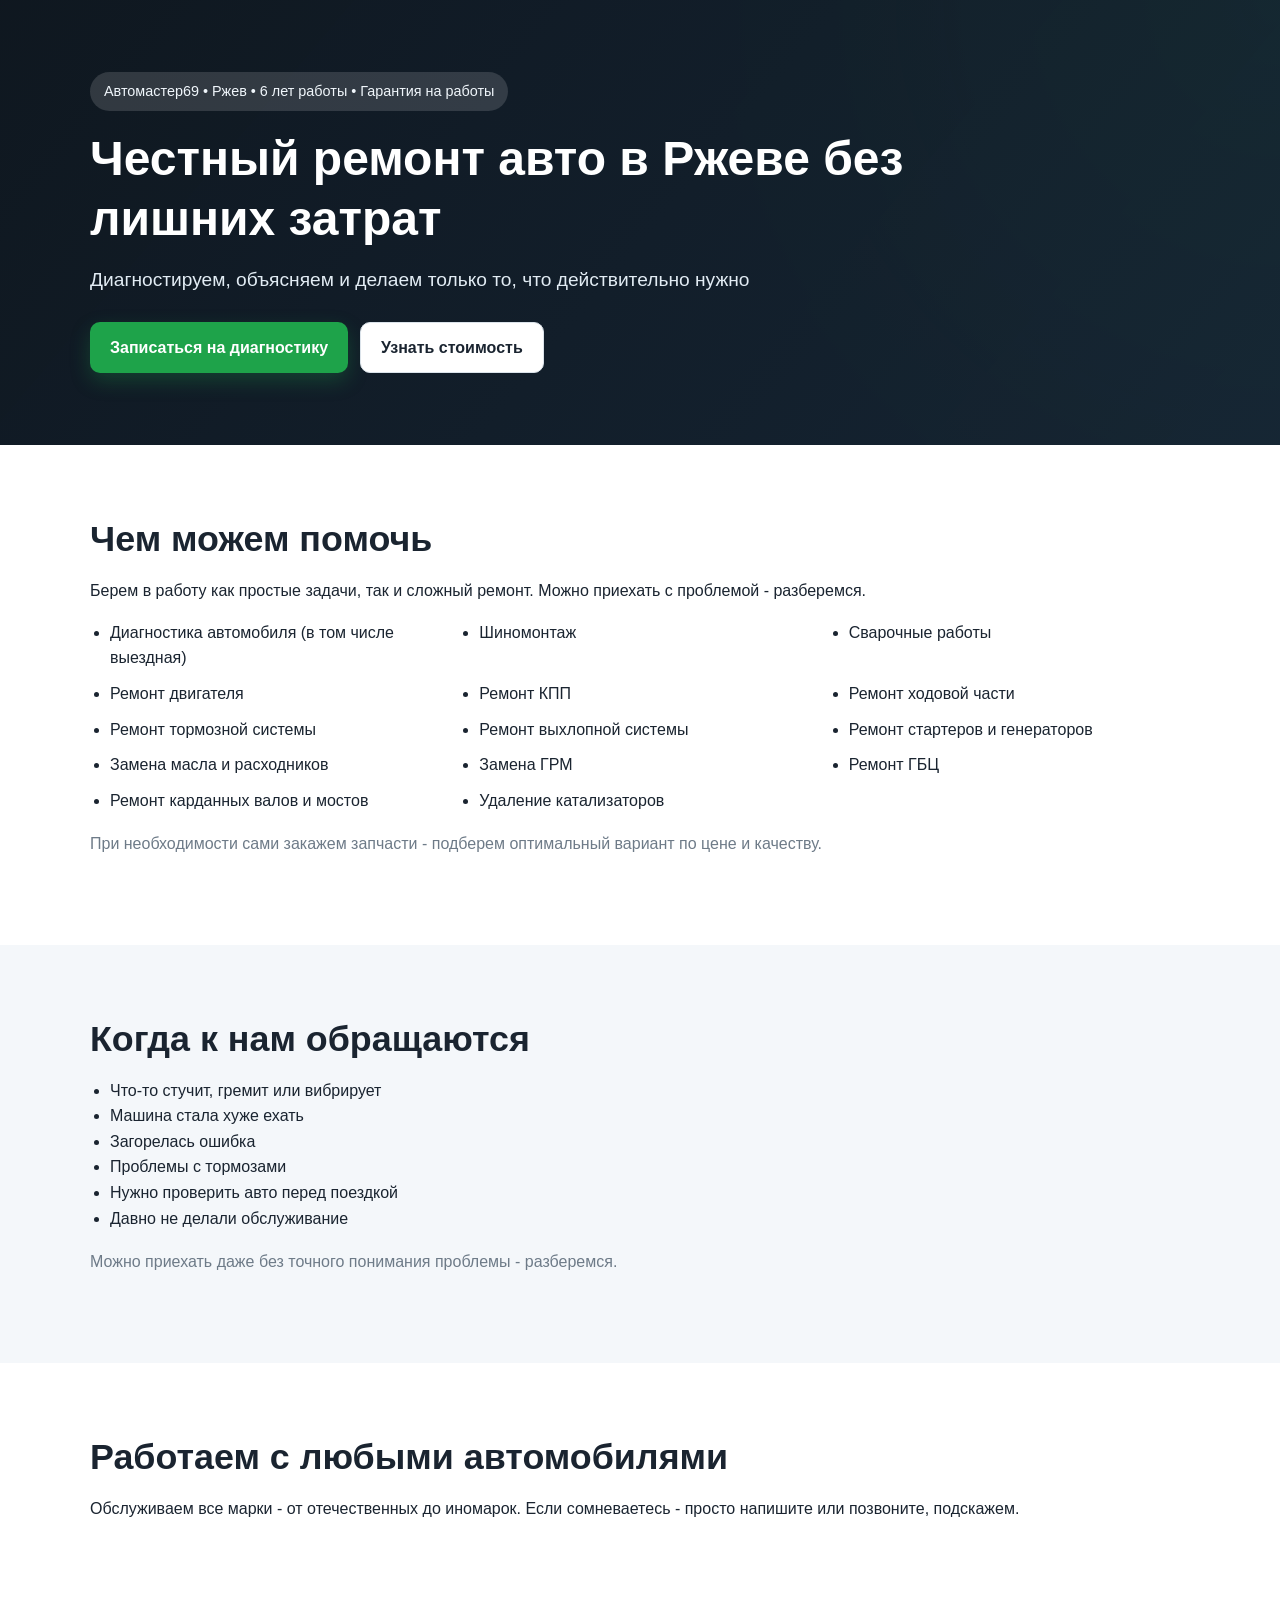
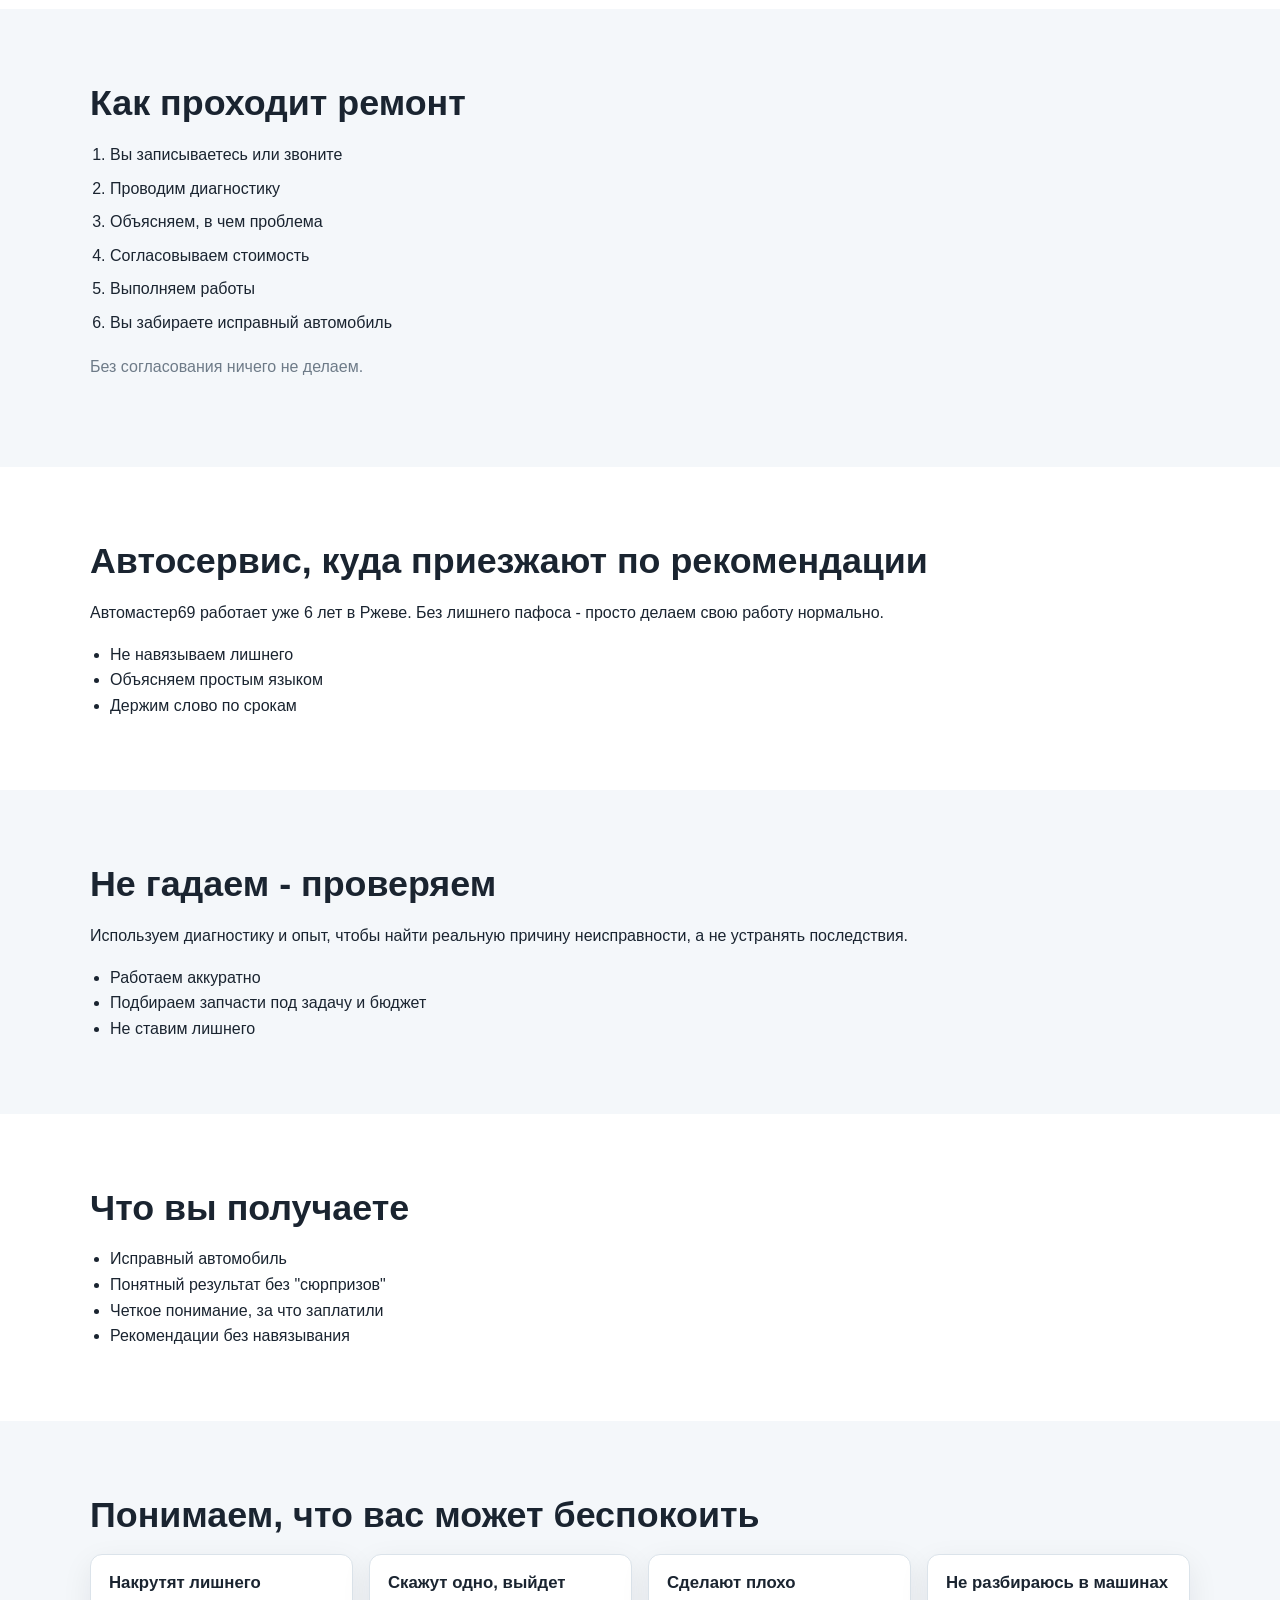
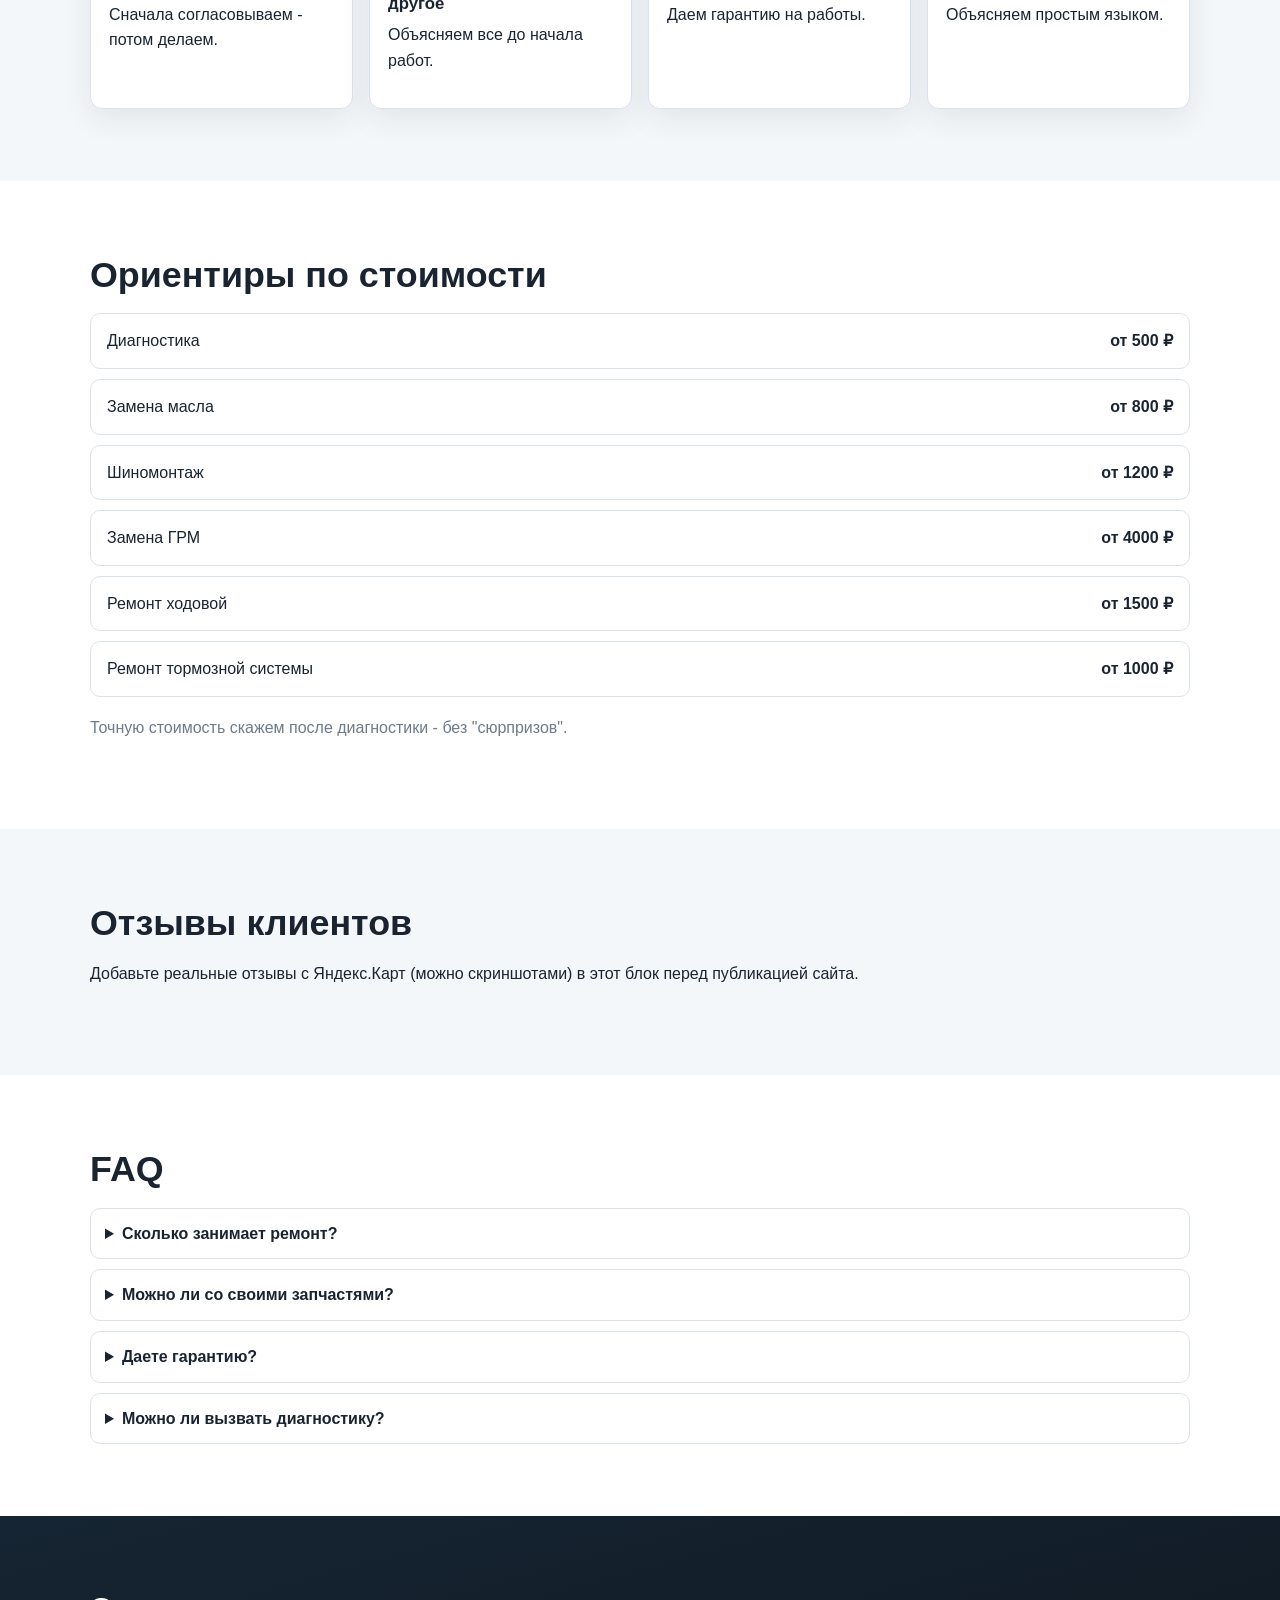
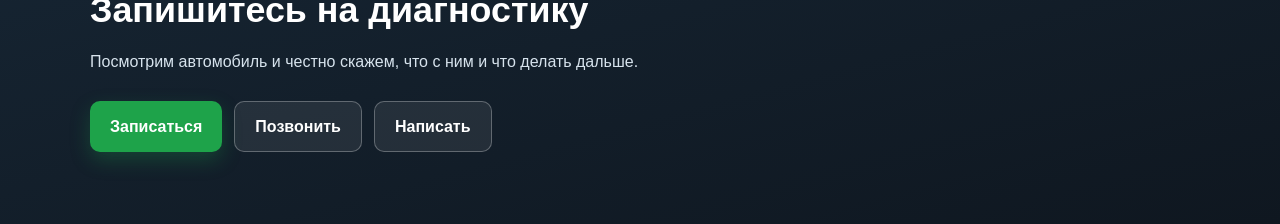
==== index.html @ cd86e425 "изменения" ====
<!DOCTYPE html>
<html lang="ru">
<head>
  <meta charset="UTF-8">
  <meta name="viewport" content="width=device-width, initial-scale=1.0">
  <meta name="description" content="Автомастер69 в Ржеве - честный ремонт авто без лишних затрат. Диагностика, ремонт, шиномонтаж, гарантия на работы.">
  <title>Автомастер69 - Ремонт авто в Ржеве</title>
  <link rel="stylesheet" href="styles.css">
</head>
<body>
  <header class="hero section">
    <div class="container">
      <p class="label">Автомастер69 • Ржев • 6 лет работы • Гарантия на работы</p>
      <h1>Честный ремонт авто в Ржеве без лишних затрат</h1>
      <p class="lead">Диагностируем, объясняем и делаем только то, что действительно нужно</p>
      <div class="actions">
        <a class="btn btn-primary" href="#contact">Записаться на диагностику</a>
        <a class="btn btn-secondary" href="#prices">Узнать стоимость</a>
      </div>
    </div>
  </header>

  <main>
    <section class="section">
      <div class="container">
        <h2>Чем можем помочь</h2>
        <p>Берем в работу как простые задачи, так и сложный ремонт. Можно приехать с проблемой - разберемся.</p>
        <ul class="grid-list">
          <li>Диагностика автомобиля (в том числе выездная)</li>
          <li>Шиномонтаж</li>
          <li>Сварочные работы</li>
          <li>Ремонт двигателя</li>
          <li>Ремонт КПП</li>
          <li>Ремонт ходовой части</li>
          <li>Ремонт тормозной системы</li>
          <li>Ремонт выхлопной системы</li>
          <li>Ремонт стартеров и генераторов</li>
          <li>Замена масла и расходников</li>
          <li>Замена ГРМ</li>
          <li>Ремонт ГБЦ</li>
          <li>Ремонт карданных валов и мостов</li>
          <li>Удаление катализаторов</li>
        </ul>
        <p class="note">При необходимости сами закажем запчасти - подберем оптимальный вариант по цене и качеству.</p>
      </div>
    </section>

    <section class="section alt">
      <div class="container">
        <h2>Когда к нам обращаются</h2>
        <ul class="simple-list">
          <li>Что-то стучит, гремит или вибрирует</li>
          <li>Машина стала хуже ехать</li>
          <li>Загорелась ошибка</li>
          <li>Проблемы с тормозами</li>
          <li>Нужно проверить авто перед поездкой</li>
          <li>Давно не делали обслуживание</li>
        </ul>
        <p class="note">Можно приехать даже без точного понимания проблемы - разберемся.</p>
      </div>
    </section>

    <section class="section">
      <div class="container">
        <h2>Работаем с любыми автомобилями</h2>
        <p>Обслуживаем все марки - от отечественных до иномарок. Если сомневаетесь - просто напишите или позвоните, подскажем.</p>
      </div>
    </section>

    <section class="section alt">
      <div class="container">
        <h2>Как проходит ремонт</h2>
        <ol class="steps">
          <li>Вы записываетесь или звоните</li>
          <li>Проводим диагностику</li>
          <li>Объясняем, в чем проблема</li>
          <li>Согласовываем стоимость</li>
          <li>Выполняем работы</li>
          <li>Вы забираете исправный автомобиль</li>
        </ol>
        <p class="note">Без согласования ничего не делаем.</p>
      </div>
    </section>

    <section class="section">
      <div class="container">
        <h2>Автосервис, куда приезжают по рекомендации</h2>
        <p>Автомастер69 работает уже 6 лет в Ржеве. Без лишнего пафоса - просто делаем свою работу нормально.</p>
        <ul class="simple-list">
          <li>Не навязываем лишнего</li>
          <li>Объясняем простым языком</li>
          <li>Держим слово по срокам</li>
        </ul>
      </div>
    </section>

    <section class="section alt">
      <div class="container">
        <h2>Не гадаем - проверяем</h2>
        <p>Используем диагностику и опыт, чтобы найти реальную причину неисправности, а не устранять последствия.</p>
        <ul class="simple-list">
          <li>Работаем аккуратно</li>
          <li>Подбираем запчасти под задачу и бюджет</li>
          <li>Не ставим лишнего</li>
        </ul>
      </div>
    </section>

    <section class="section">
      <div class="container">
        <h2>Что вы получаете</h2>
        <ul class="simple-list">
          <li>Исправный автомобиль</li>
          <li>Понятный результат без "сюрпризов"</li>
          <li>Четкое понимание, за что заплатили</li>
          <li>Рекомендации без навязывания</li>
        </ul>
      </div>
    </section>

    <section class="section alt">
      <div class="container">
        <h2>Понимаем, что вас может беспокоить</h2>
        <div class="fear-list">
          <article class="fear-item">
            <h3>Накрутят лишнего</h3>
            <p>Сначала согласовываем - потом делаем.</p>
          </article>
          <article class="fear-item">
            <h3>Скажут одно, выйдет другое</h3>
            <p>Объясняем все до начала работ.</p>
          </article>
          <article class="fear-item">
            <h3>Сделают плохо</h3>
            <p>Даем гарантию на работы.</p>
          </article>
          <article class="fear-item">
            <h3>Не разбираюсь в машинах</h3>
            <p>Объясняем простым языком.</p>
          </article>
        </div>
      </div>
    </section>

    <section class="section" id="prices">
      <div class="container">
        <h2>Ориентиры по стоимости</h2>
        <ul class="price-list">
          <li><span>Диагностика</span><strong>от 500 ₽</strong></li>
          <li><span>Замена масла</span><strong>от 800 ₽</strong></li>
          <li><span>Шиномонтаж</span><strong>от 1200 ₽</strong></li>
          <li><span>Замена ГРМ</span><strong>от 4000 ₽</strong></li>
          <li><span>Ремонт ходовой</span><strong>от 1500 ₽</strong></li>
          <li><span>Ремонт тормозной системы</span><strong>от 1000 ₽</strong></li>
        </ul>
        <p class="note">Точную стоимость скажем после диагностики - без "сюрпризов".</p>
      </div>
    </section>

    <section class="section alt">
      <div class="container">
        <h2>Отзывы клиентов</h2>
        <p>Добавьте реальные отзывы с Яндекс.Карт (можно скриншотами) в этот блок перед публикацией сайта.</p>
      </div>
    </section>

    <section class="section">
      <div class="container">
        <h2>FAQ</h2>
        <div class="faq-list">
          <details>
            <summary>Сколько занимает ремонт?</summary>
            <p>Зависит от задачи - скажем после диагностики.</p>
          </details>
          <details>
            <summary>Можно ли со своими запчастями?</summary>
            <p>Да, можно.</p>
          </details>
          <details>
            <summary>Даете гарантию?</summary>
            <p>Да, на выполненные работы.</p>
          </details>
          <details>
            <summary>Можно ли вызвать диагностику?</summary>
            <p>Да, есть выезд.</p>
          </details>
        </div>
      </div>
    </section>

    <section class="section cta" id="contact">
      <div class="container">
        <h2>Запишитесь на диагностику</h2>
        <p>Посмотрим автомобиль и честно скажем, что с ним и что делать дальше.</p>
        <div class="actions">
          <a class="btn btn-primary" href="tel:+79000000000">Записаться</a>
          <a class="btn btn-secondary" href="tel:+79000000000">Позвонить</a>
          <a class="btn btn-secondary" href="https://wa.me/79000000000">Написать</a>
        </div>
      </div>
    </section>
  </main>
</body>
</html>
---- styles.css ----
:root {
  --bg: #0f1720;
  --surface: #ffffff;
  --surface-muted: #f4f7fa;
  --text: #1a2430;
  --text-light: #6e7b88;
  --primary: #1ea34a;
  --primary-dark: #13823a;
  --border: #dbe3ea;
  --shadow: 0 10px 30px rgba(7, 24, 39, 0.08);
}

*,
*::before,
*::after {
  box-sizing: border-box;
}

body {
  margin: 0;
  font-family: "Segoe UI", Tahoma, Arial, sans-serif;
  color: var(--text);
  background: #eef2f5;
  line-height: 1.6;
}

.container {
  width: min(1100px, 92%);
  margin: 0 auto;
}

.section {
  padding: 72px 0;
  background: var(--surface);
}

.section.alt {
  background: var(--surface-muted);
}

h1,
h2,
h3 {
  margin: 0 0 16px;
  line-height: 1.25;
}

h1 {
  font-size: clamp(2rem, 4vw, 3rem);
  max-width: 900px;
}

h2 {
  font-size: clamp(1.6rem, 2.8vw, 2.25rem);
}

p {
  margin: 0 0 16px;
}

.hero {
  color: #fff;
  background: linear-gradient(130deg, rgba(15, 23, 32, 0.93), rgba(22, 38, 53, 0.9)),
    radial-gradient(circle at top right, rgba(30, 163, 74, 0.45), transparent 45%),
    var(--bg);
}

.hero .lead {
  font-size: clamp(1rem, 2vw, 1.2rem);
  max-width: 700px;
  color: #e2ecf4;
}

.label {
  display: inline-block;
  margin-bottom: 18px;
  padding: 8px 14px;
  border-radius: 999px;
  background: rgba(255, 255, 255, 0.14);
  color: #f0f6fb;
  font-size: 0.9rem;
}

.actions {
  display: flex;
  flex-wrap: wrap;
  gap: 12px;
  margin-top: 26px;
}

.btn {
  display: inline-flex;
  align-items: center;
  justify-content: center;
  padding: 12px 20px;
  border-radius: 10px;
  text-decoration: none;
  font-weight: 600;
  transition: transform 0.2s ease, box-shadow 0.2s ease, background 0.2s ease;
}

.btn:hover {
  transform: translateY(-2px);
}

.btn-primary {
  color: #fff;
  background: var(--primary);
  box-shadow: 0 8px 20px rgba(30, 163, 74, 0.28);
}

.btn-primary:hover {
  background: var(--primary-dark);
}

.btn-secondary {
  color: var(--text);
  background: #fff;
  border: 1px solid var(--border);
}

.grid-list,
.simple-list,
.steps,
.price-list {
  margin: 0;
  padding-left: 20px;
}

.grid-list {
  display: grid;
  grid-template-columns: repeat(auto-fit, minmax(260px, 1fr));
  gap: 10px 28px;
  padding-left: 20px;
}

.note {
  margin-top: 18px;
  color: var(--text-light);
}

.steps li {
  margin-bottom: 8px;
}

.fear-list {
  display: grid;
  grid-template-columns: repeat(auto-fit, minmax(230px, 1fr));
  gap: 16px;
}

.fear-item {
  padding: 18px;
  border: 1px solid var(--border);
  border-radius: 12px;
  background: #fff;
  box-shadow: var(--shadow);
}

.fear-item h3 {
  font-size: 1.05rem;
  margin-bottom: 8px;
}

.price-list {
  list-style: none;
  padding: 0;
}

.price-list li {
  display: flex;
  justify-content: space-between;
  gap: 20px;
  margin-bottom: 10px;
  padding: 14px 16px;
  border-radius: 10px;
  border: 1px solid var(--border);
  background: #fff;
}

.faq-list {
  display: grid;
  gap: 10px;
}

details {
  border: 1px solid var(--border);
  border-radius: 10px;
  background: #fff;
  padding: 12px 14px;
}

summary {
  cursor: pointer;
  font-weight: 600;
}

details p {
  margin-top: 10px;
  color: var(--text-light);
}

.cta {
  background: linear-gradient(165deg, #162533, #0f1720);
  color: #fff;
}

.cta p {
  color: #d7e3ed;
  max-width: 700px;
}

.cta .btn-secondary {
  background: rgba(255, 255, 255, 0.08);
  color: #fff;
  border-color: rgba(255, 255, 255, 0.28);
}

@media (max-width: 640px) {
  .section {
    padding: 56px 0;
  }

  .price-list li {
    flex-direction: column;
    align-items: flex-start;
    gap: 4px;
  }
}
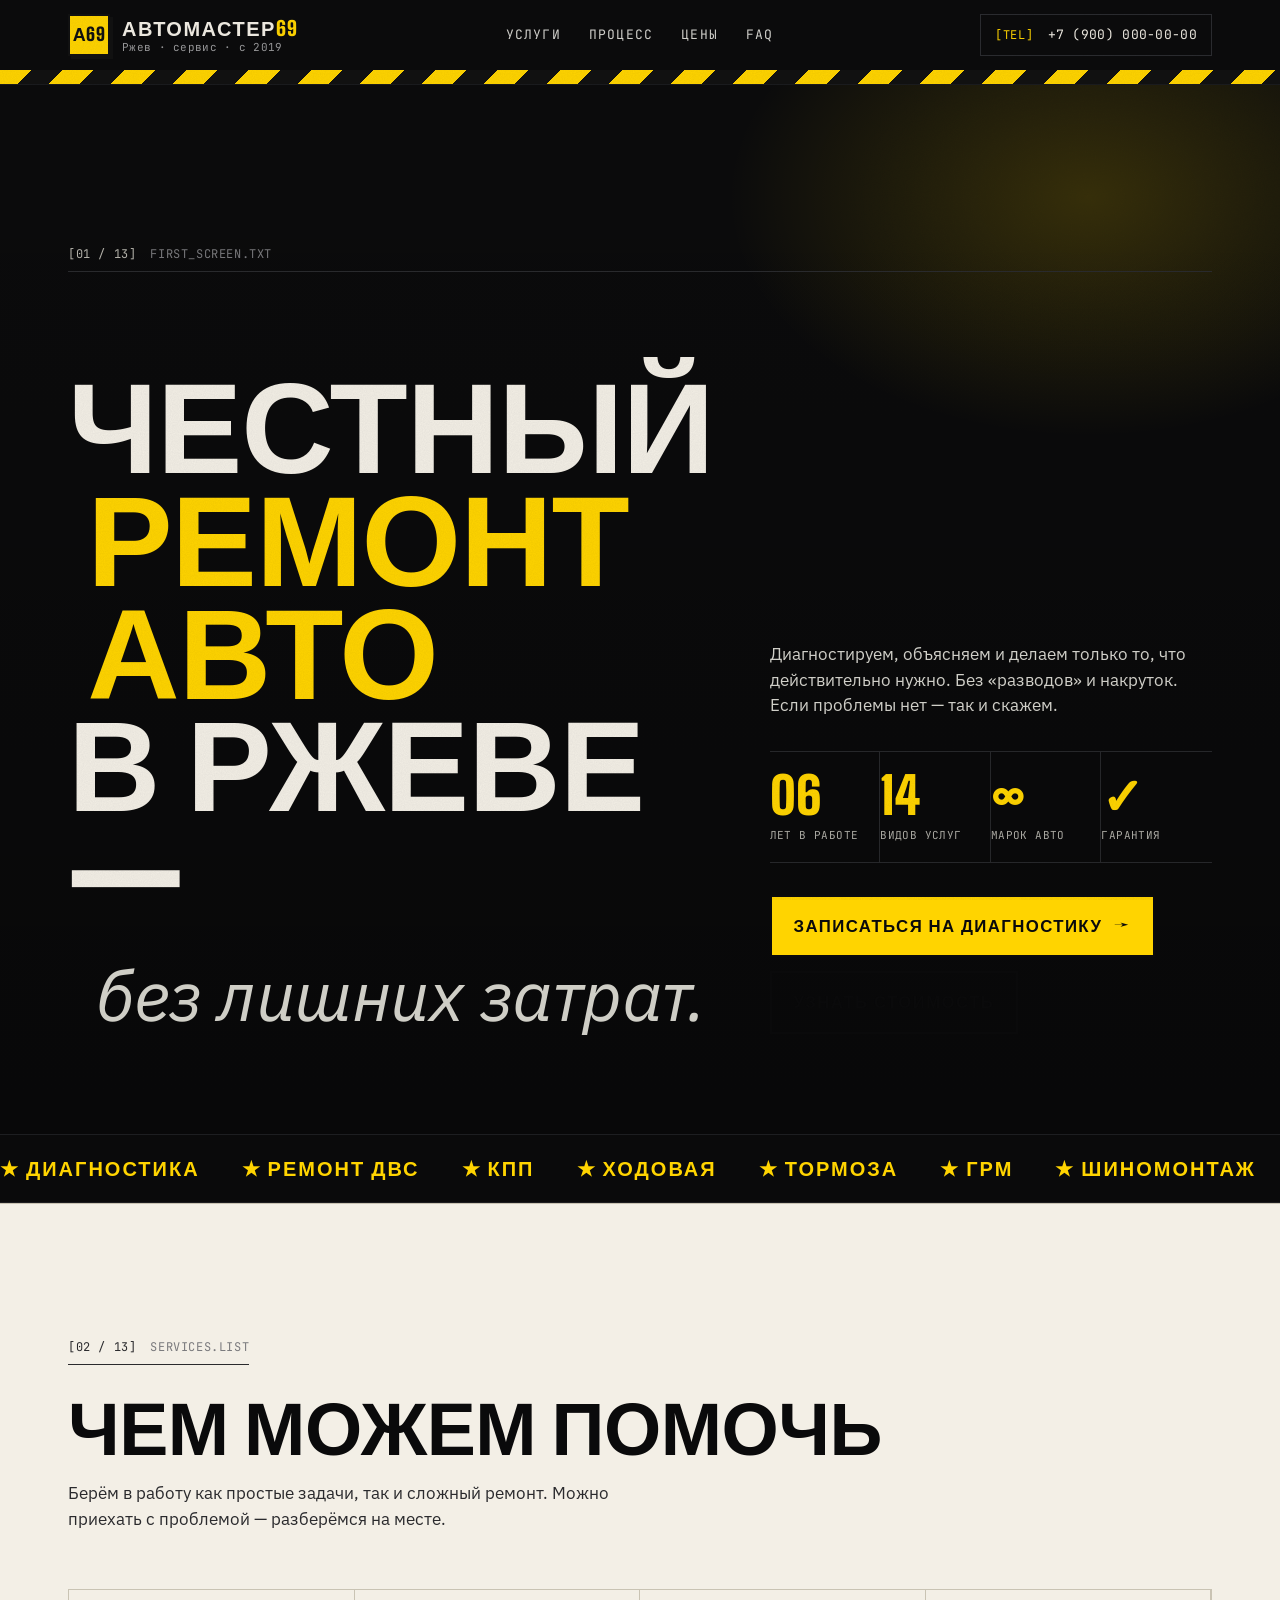
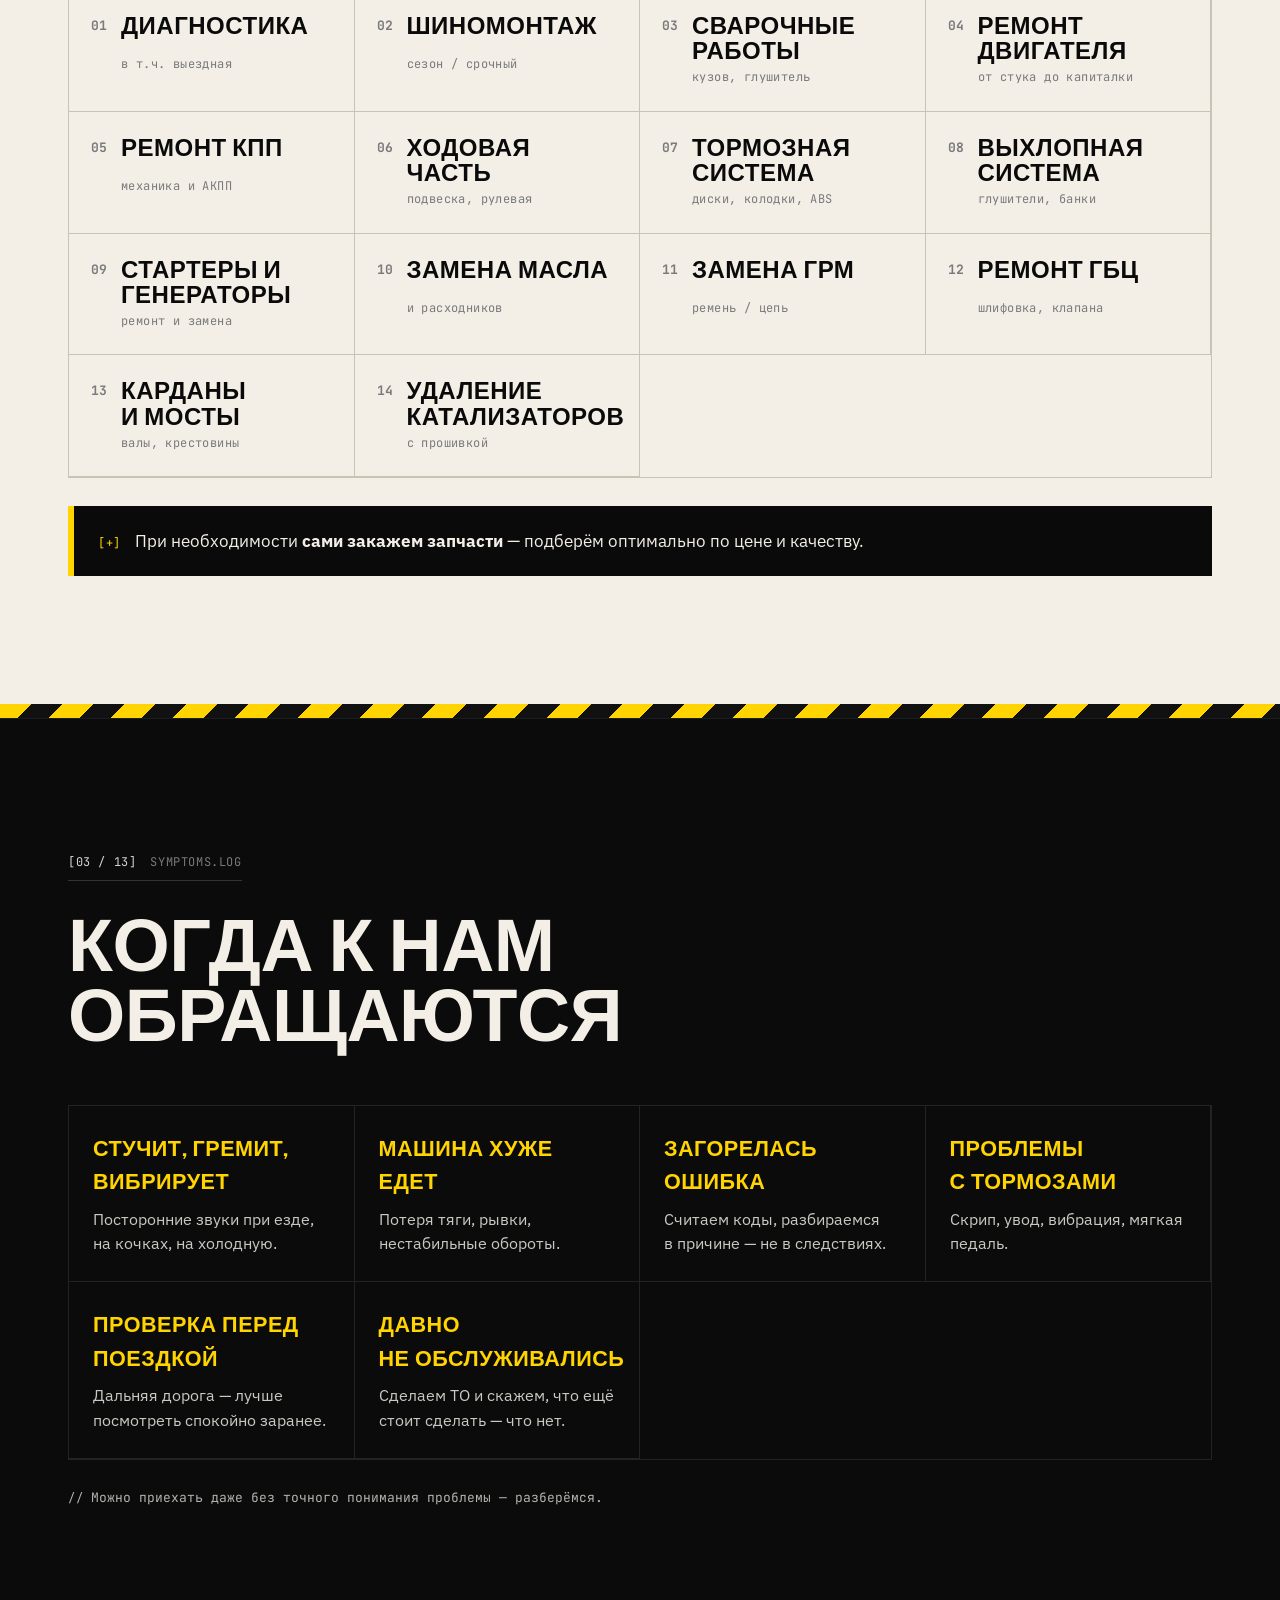
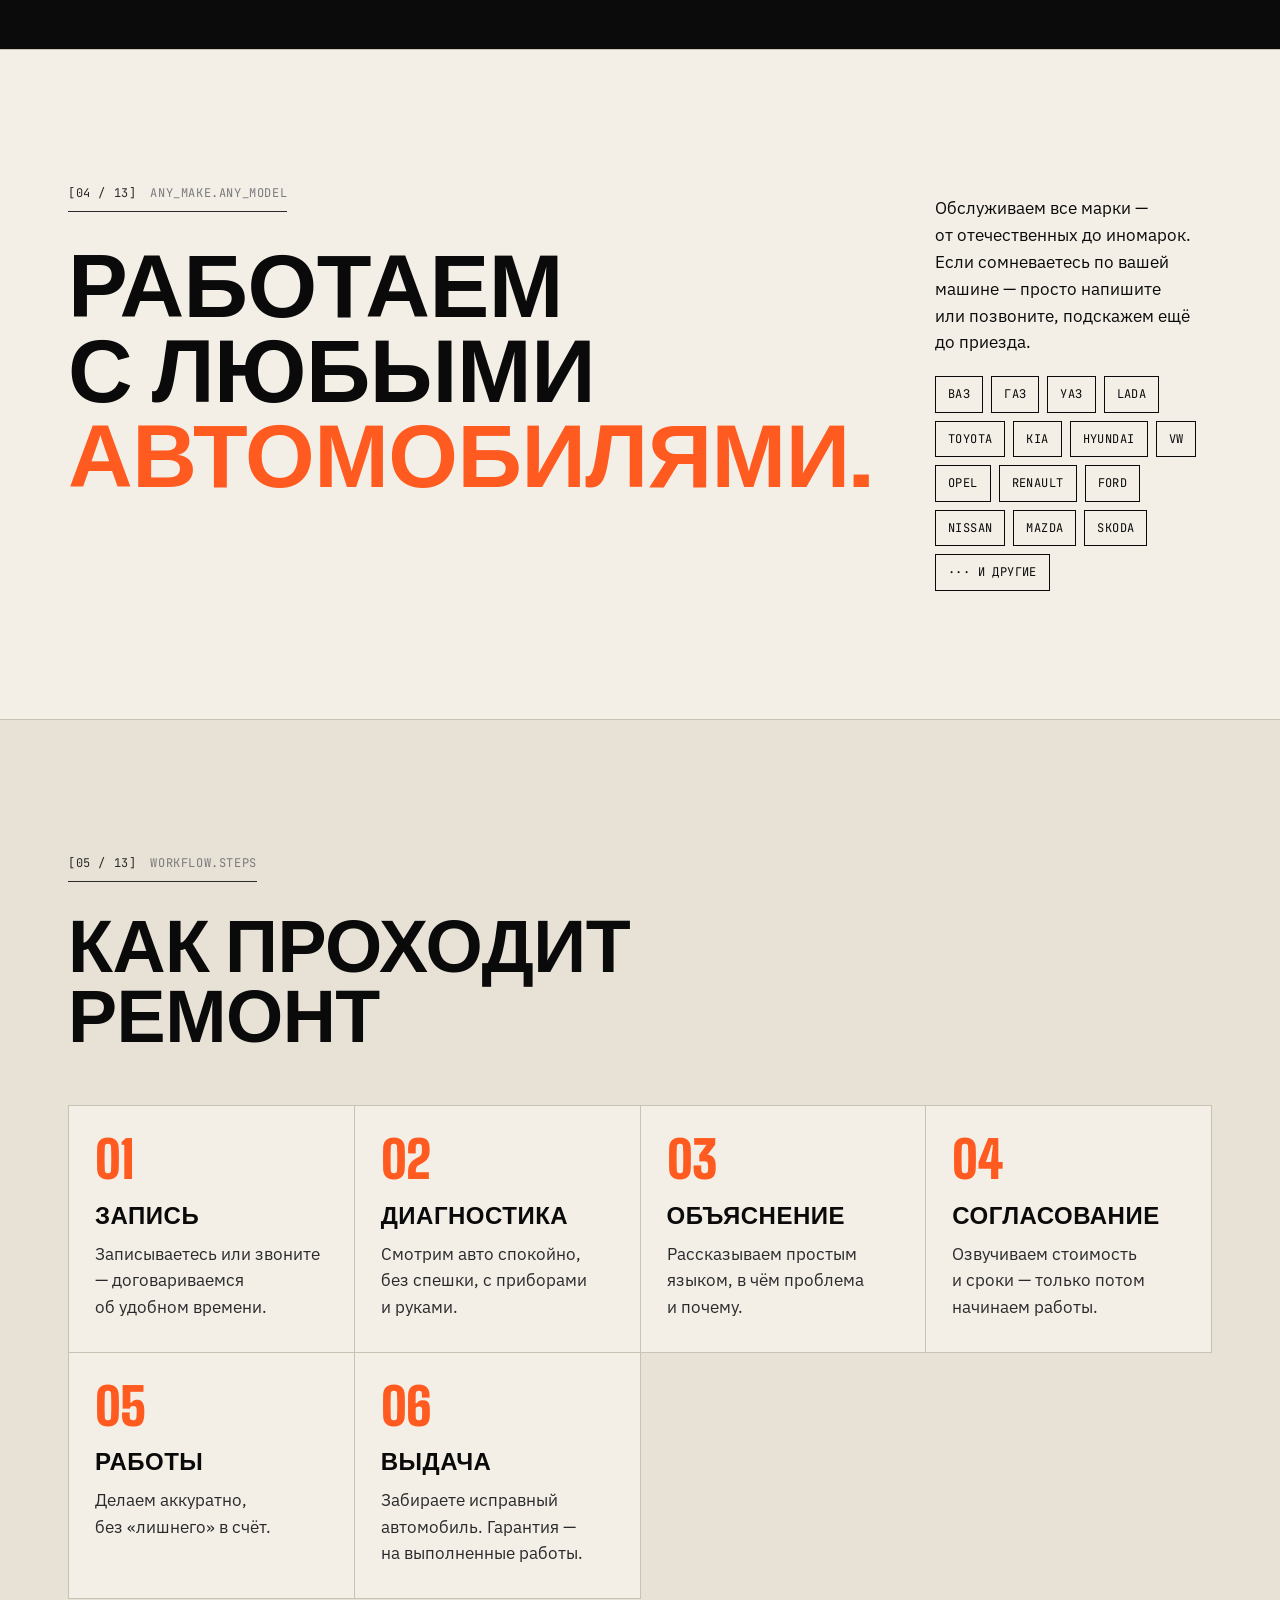
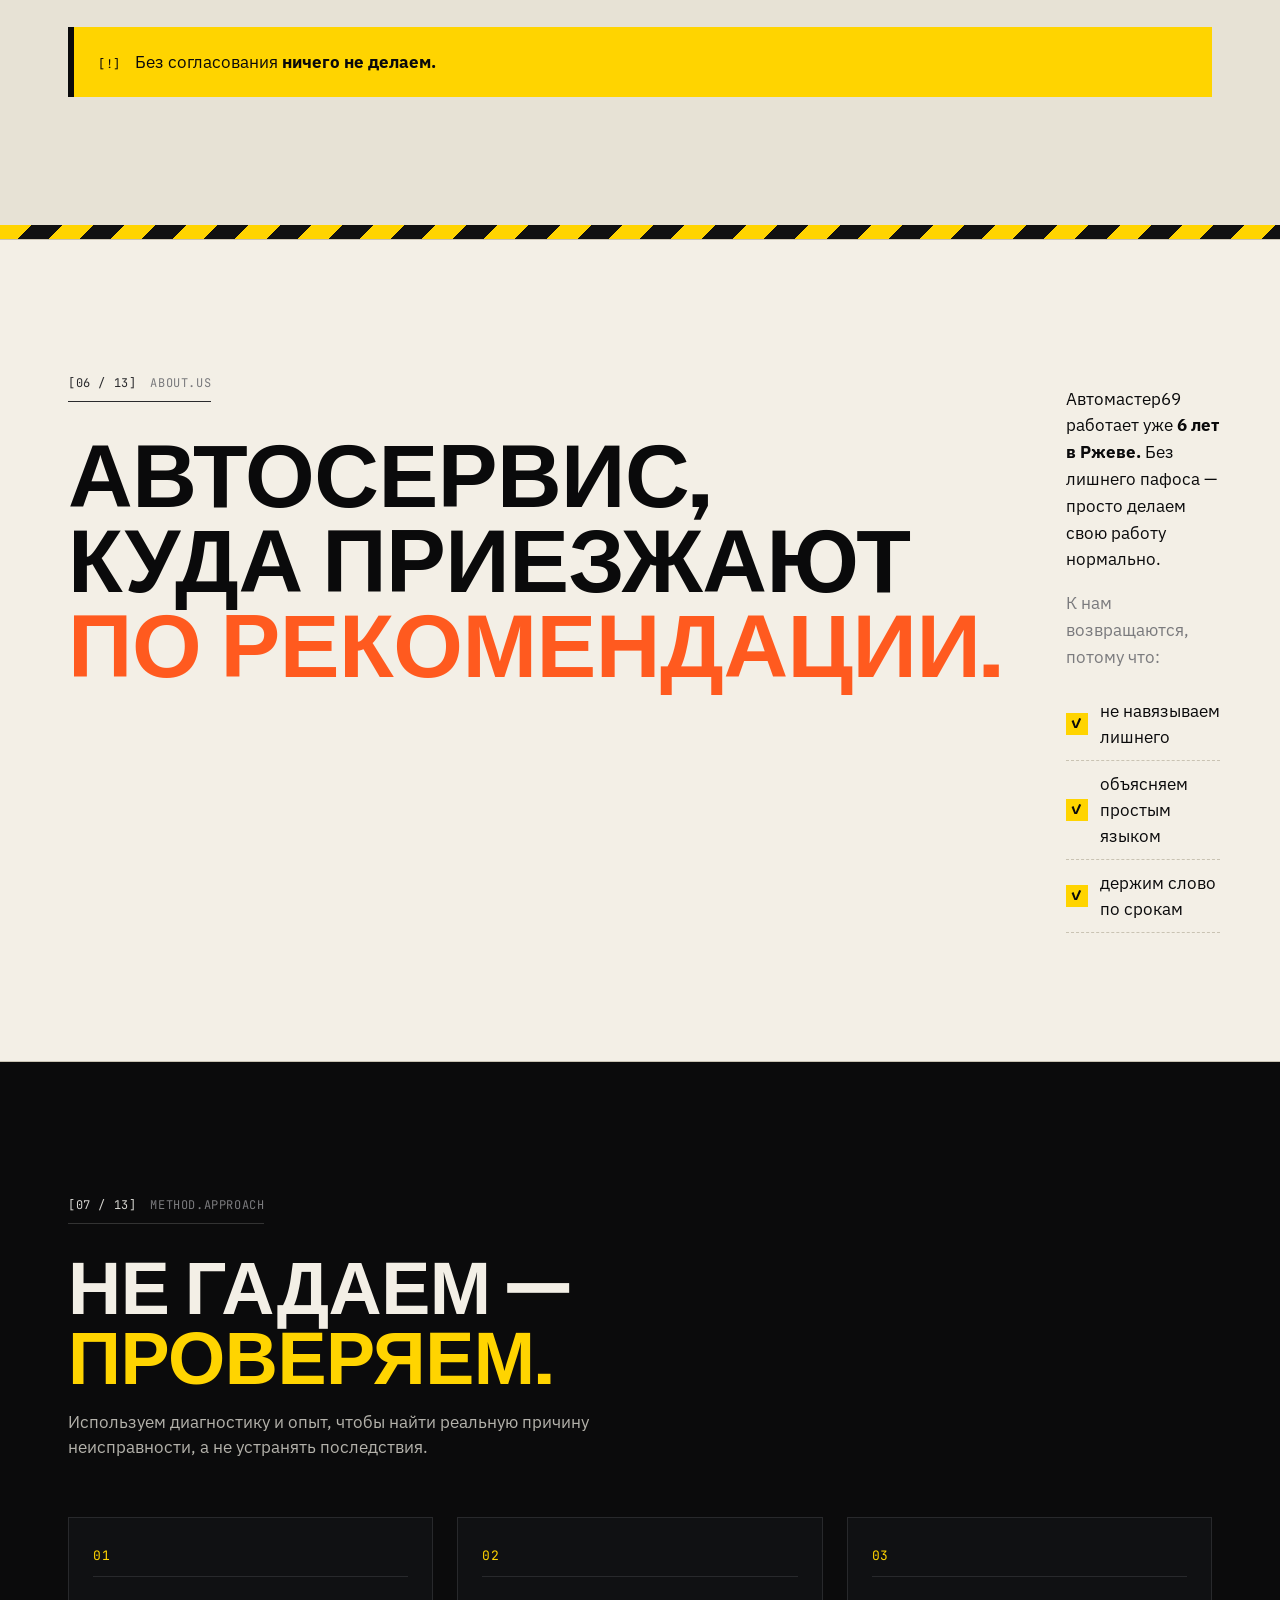
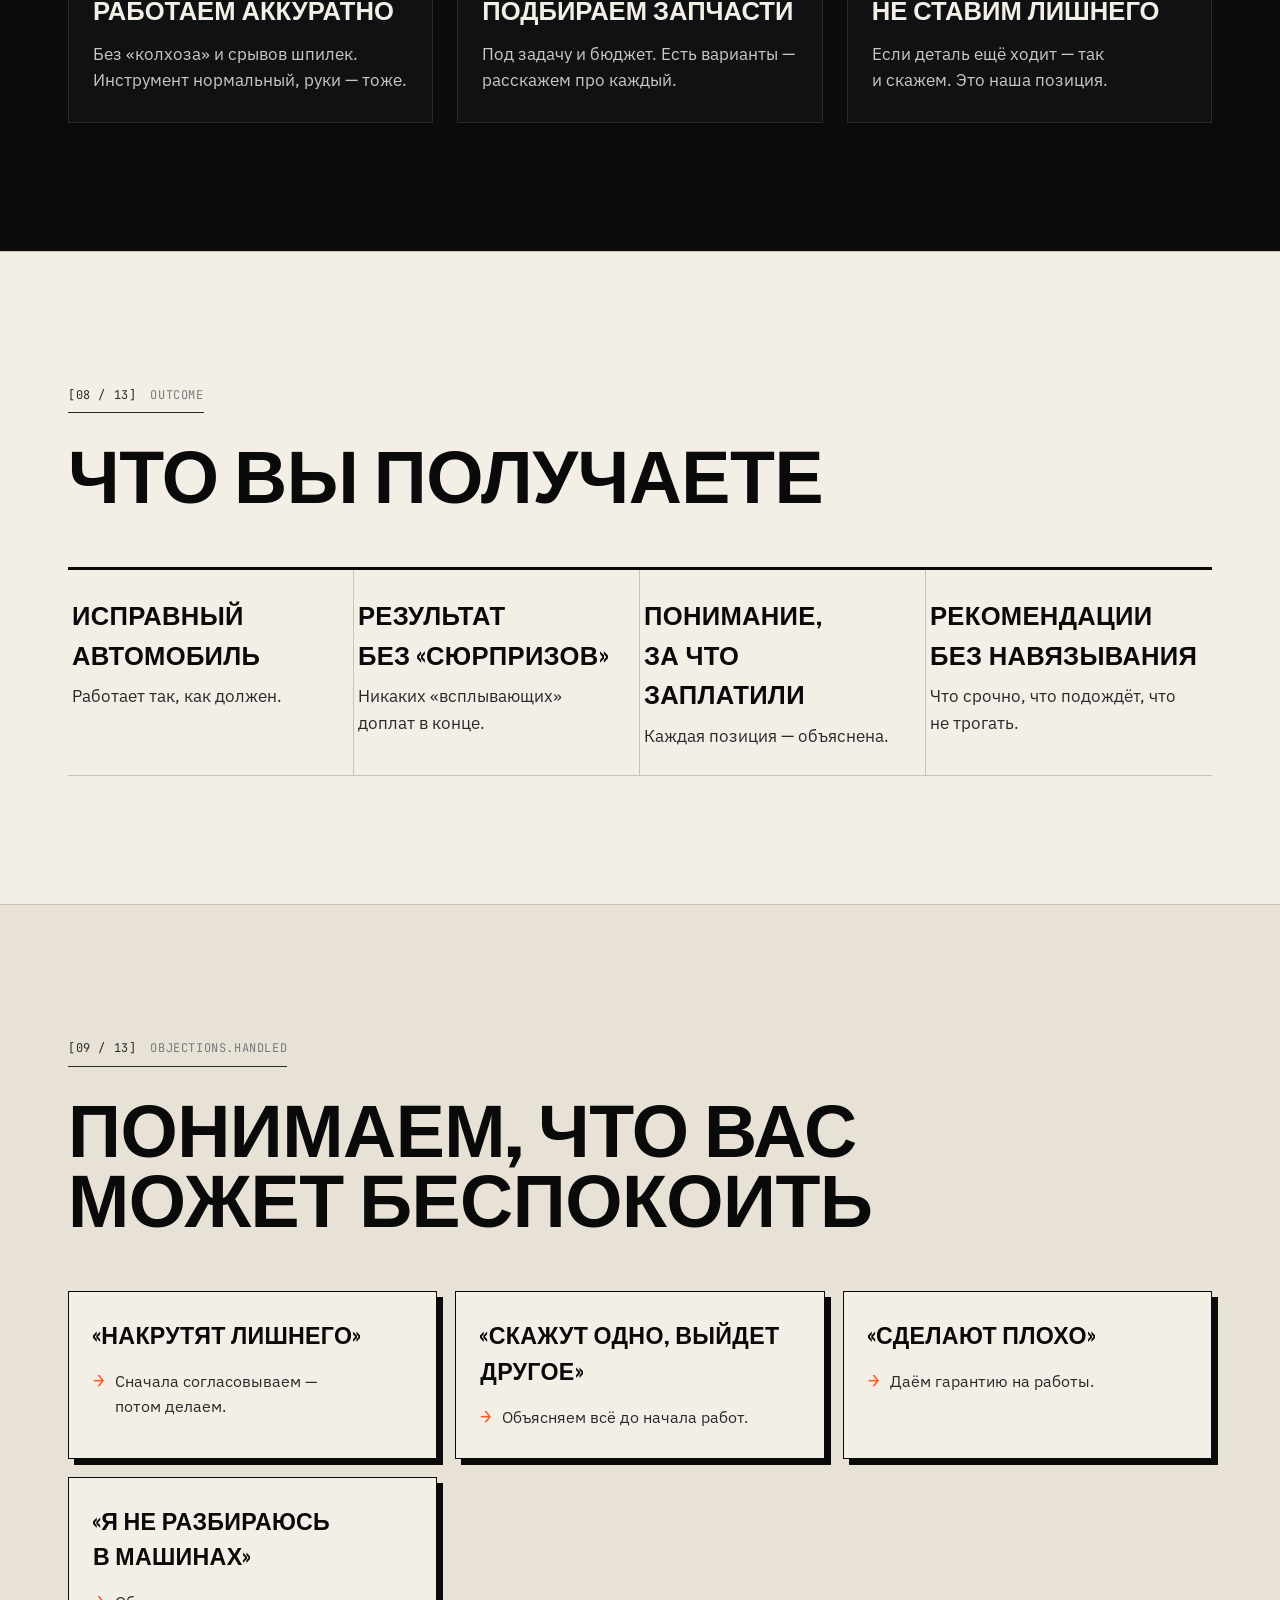
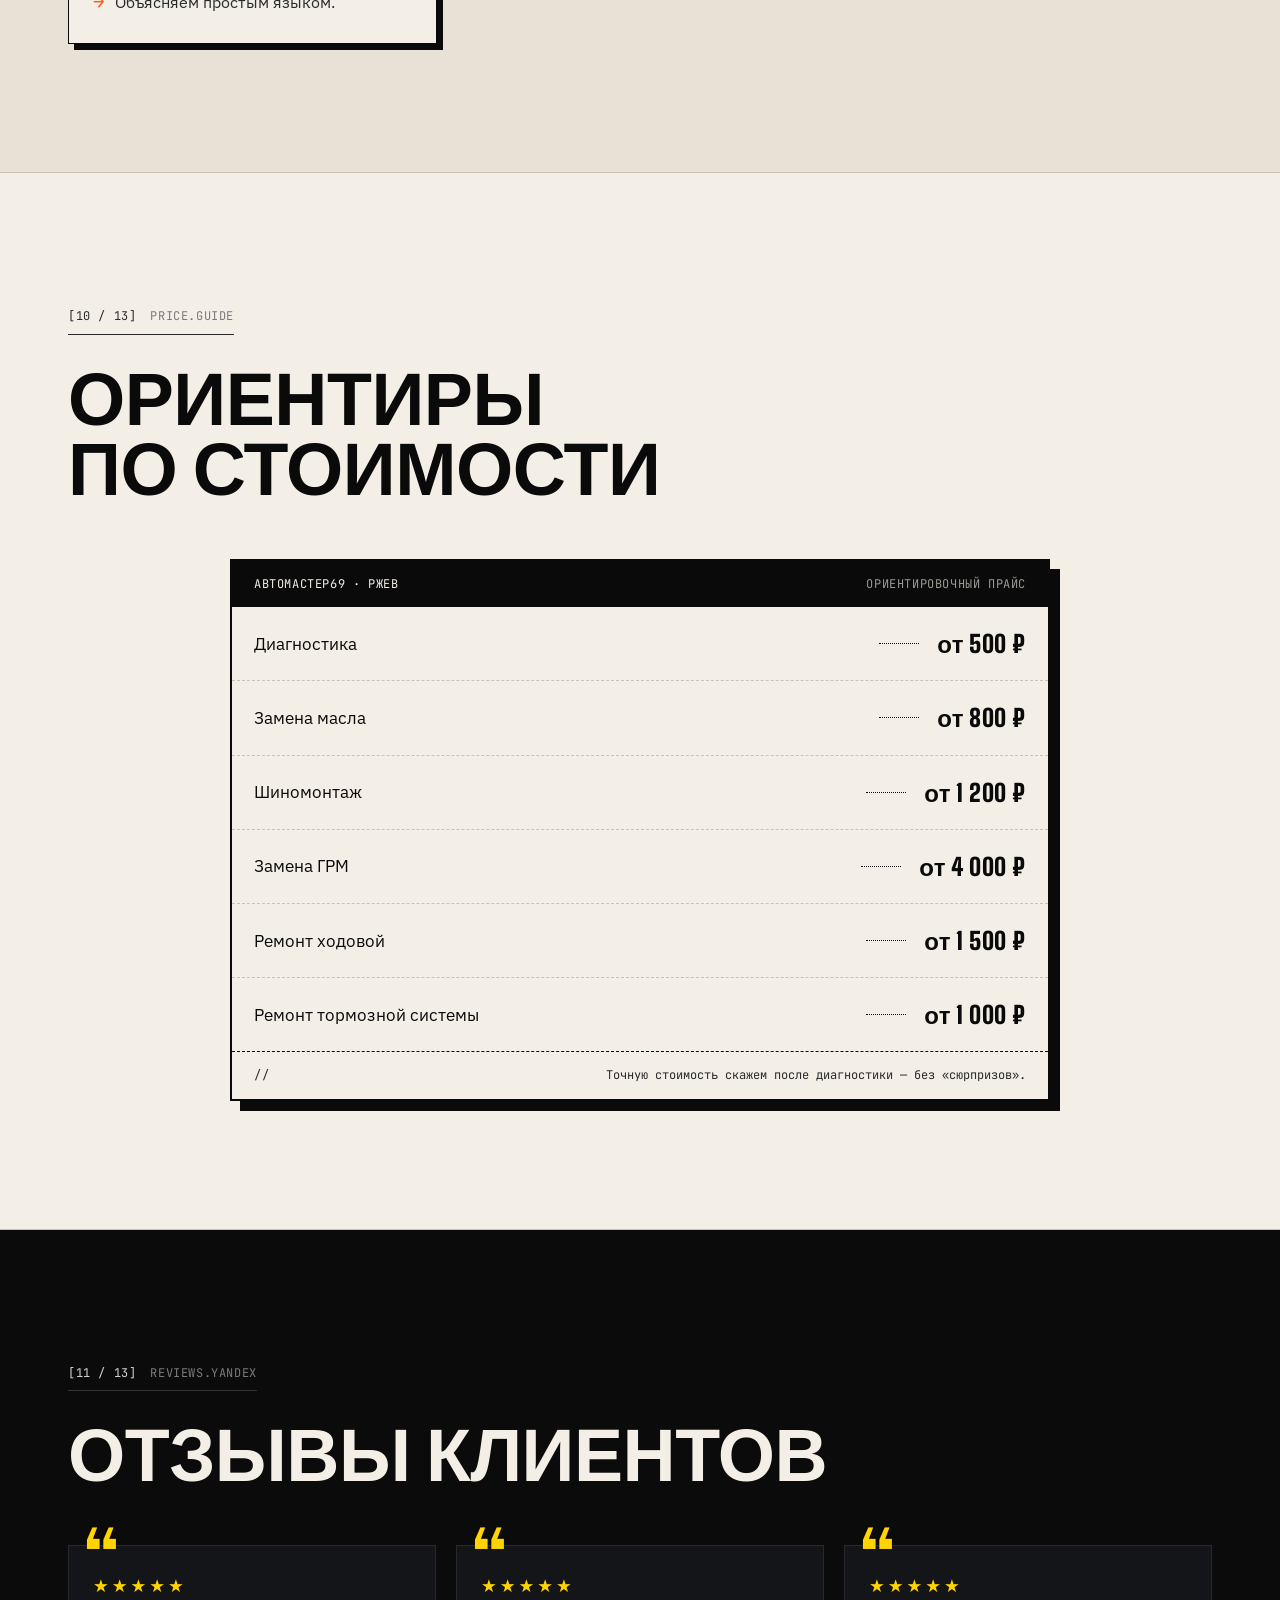
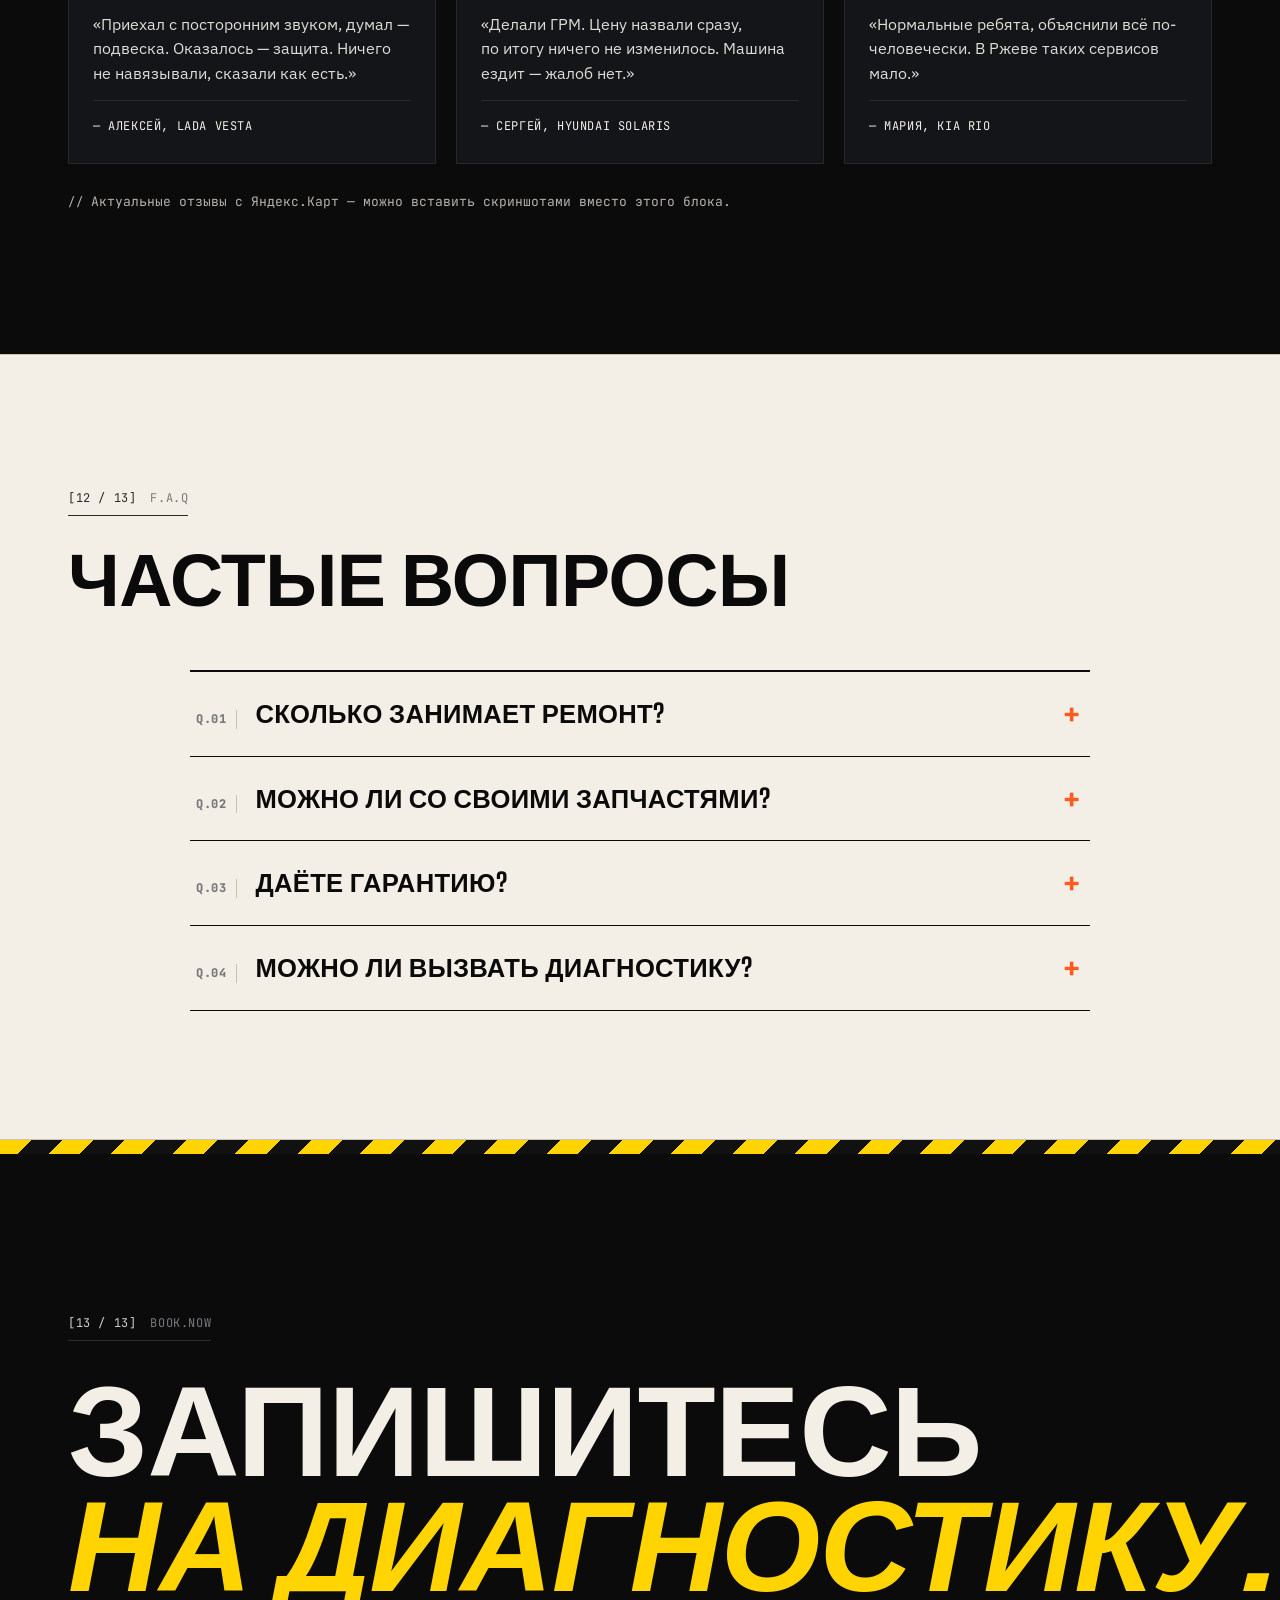
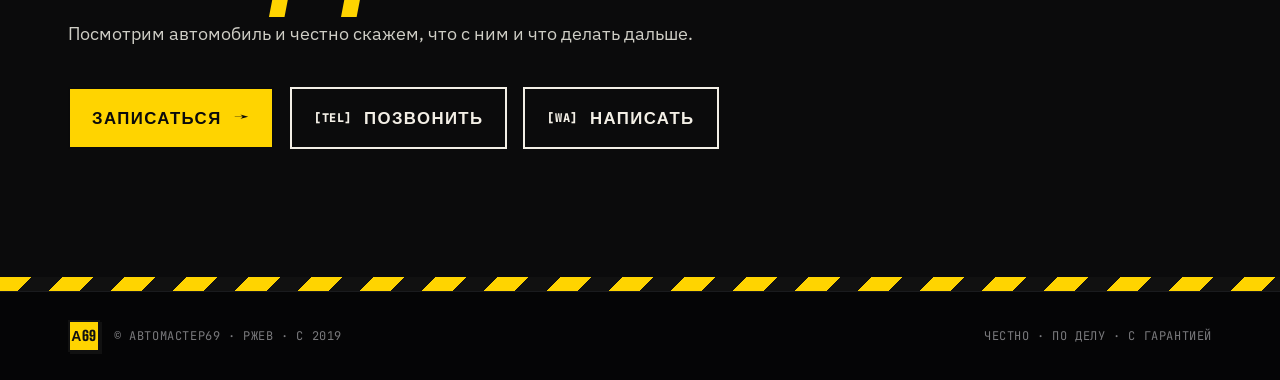
==== commit 37bba45b: "изменение стиля" ====
--- a/index.html
+++ b/index.html
@@ -3,202 +3,458 @@
 <head>
   <meta charset="UTF-8">
   <meta name="viewport" content="width=device-width, initial-scale=1.0">
-  <meta name="description" content="Автомастер69 в Ржеве - честный ремонт авто без лишних затрат. Диагностика, ремонт, шиномонтаж, гарантия на работы.">
-  <title>Автомастер69 - Ремонт авто в Ржеве</title>
+  <meta name="description" content="Автомастер69 — автосервис в Ржеве. Честный ремонт, диагностика, гарантия на работы. 6 лет опыта.">
+  <title>Автомастер69 · Ржев — Честный ремонт авто</title>
+
+  <link rel="preconnect" href="https://fonts.googleapis.com">
+  <link rel="preconnect" href="https://fonts.gstatic.com" crossorigin>
+  <link href="https://fonts.googleapis.com/css2?family=Big+Shoulders+Display:wght@700;800;900&family=IBM+Plex+Sans:wght@400;500;600&family=JetBrains+Mono:wght@400;500;700&display=swap" rel="stylesheet">
+
   <link rel="stylesheet" href="styles.css">
 </head>
 <body>
-  <header class="hero section">
-    <div class="container">
-      <p class="label">Автомастер69 • Ржев • 6 лет работы • Гарантия на работы</p>
-      <h1>Честный ремонт авто в Ржеве без лишних затрат</h1>
-      <p class="lead">Диагностируем, объясняем и делаем только то, что действительно нужно</p>
-      <div class="actions">
-        <a class="btn btn-primary" href="#contact">Записаться на диагностику</a>
-        <a class="btn btn-secondary" href="#prices">Узнать стоимость</a>
-      </div>
+
+  <div class="grain" aria-hidden="true"></div>
+
+  <header class="topbar">
+    <div class="container topbar__inner">
+      <a class="brand" href="#top" aria-label="Автомастер69">
+        <span class="brand__mark">А69</span>
+        <span class="brand__meta">
+          <span class="brand__name">АВТОМАСТЕР<span class="brand__num">69</span></span>
+          <span class="brand__sub">Ржев · сервис · с 2019</span>
+        </span>
+      </a>
+      <nav class="topnav" aria-label="Разделы">
+        <a href="#services">Услуги</a>
+        <a href="#process">Процесс</a>
+        <a href="#prices">Цены</a>
+        <a href="#faq">FAQ</a>
+      </nav>
+      <a class="topphone" href="tel:+79000000000">
+        <span class="mono">[TEL]</span> +7 (900) 000-00-00
+      </a>
     </div>
+    <div class="hazard" aria-hidden="true"></div>
   </header>
 
-  <main>
-    <section class="section">
-      <div class="container">
-        <h2>Чем можем помочь</h2>
-        <p>Берем в работу как простые задачи, так и сложный ремонт. Можно приехать с проблемой - разберемся.</p>
-        <ul class="grid-list">
-          <li>Диагностика автомобиля (в том числе выездная)</li>
-          <li>Шиномонтаж</li>
-          <li>Сварочные работы</li>
-          <li>Ремонт двигателя</li>
-          <li>Ремонт КПП</li>
-          <li>Ремонт ходовой части</li>
-          <li>Ремонт тормозной системы</li>
-          <li>Ремонт выхлопной системы</li>
-          <li>Ремонт стартеров и генераторов</li>
-          <li>Замена масла и расходников</li>
-          <li>Замена ГРМ</li>
-          <li>Ремонт ГБЦ</li>
-          <li>Ремонт карданных валов и мостов</li>
-          <li>Удаление катализаторов</li>
+  <main id="top">
+
+    <!-- 01 HERO -->
+    <section class="hero" data-section="01">
+      <div class="container hero__inner">
+        <div class="section-tag">
+          <span class="mono">[01 / 13]</span>
+          <span class="mono muted">FIRST_SCREEN.TXT</span>
+        </div>
+
+        <h1 class="hero__title">
+          <span class="line">ЧЕСТНЫЙ</span>
+          <span class="line line--accent">РЕМОНТ АВТО</span>
+          <span class="line">В РЖЕВЕ —</span>
+          <span class="line line--thin">без лишних затрат.</span>
+        </h1>
+
+        <div class="hero__aside">
+          <p class="lead">
+            Диагностируем, объясняем и делаем только то, что действительно нужно.
+            Без «разводов» и накруток. Если проблемы нет — так и скажем.
+          </p>
+
+          <ul class="stats">
+            <li><span class="stats__num">06</span><span class="stats__lbl">лет&nbsp;в работе</span></li>
+            <li><span class="stats__num">14</span><span class="stats__lbl">видов услуг</span></li>
+            <li><span class="stats__num">∞</span><span class="stats__lbl">марок&nbsp;авто</span></li>
+            <li><span class="stats__num">✓</span><span class="stats__lbl">гарантия</span></li>
+          </ul>
+
+          <div class="actions">
+            <a class="btn btn--primary" href="#contact">
+              <span>Записаться на диагностику</span>
+              <span class="btn__arr" aria-hidden="true">→</span>
+            </a>
+            <a class="btn btn--ghost" href="#prices">
+              <span>Узнать стоимость</span>
+            </a>
+          </div>
+        </div>
+      </div>
+
+      <div class="ticker" aria-hidden="true">
+        <div class="ticker__track">
+          <span>★ ДИАГНОСТИКА</span><span>★ РЕМОНТ ДВС</span><span>★ КПП</span><span>★ ХОДОВАЯ</span><span>★ ТОРМОЗА</span><span>★ ГРМ</span><span>★ ШИНОМОНТАЖ</span><span>★ СВАРКА</span><span>★ ВЫЕЗДНАЯ ДИАГНОСТИКА</span>
+          <span>★ ДИАГНОСТИКА</span><span>★ РЕМОНТ ДВС</span><span>★ КПП</span><span>★ ХОДОВАЯ</span><span>★ ТОРМОЗА</span><span>★ ГРМ</span><span>★ ШИНОМОНТАЖ</span><span>★ СВАРКА</span><span>★ ВЫЕЗДНАЯ ДИАГНОСТИКА</span>
+        </div>
+      </div>
+    </section>
+
+    <!-- 02 SERVICES -->
+    <section class="section services" id="services" data-section="02">
+      <div class="container">
+        <div class="section-head">
+          <div class="section-tag">
+            <span class="mono">[02 / 13]</span>
+            <span class="mono muted">SERVICES.LIST</span>
+          </div>
+          <h2 class="section-title">Чем&nbsp;можем помочь</h2>
+          <p class="section-sub">
+            Берём в работу как простые задачи, так и сложный ремонт.
+            Можно приехать с проблемой — разберёмся на месте.
+          </p>
+        </div>
+
+        <ol class="svc-grid">
+          <li><i>01</i><b>Диагностика</b><span>в&nbsp;т.ч. выездная</span></li>
+          <li><i>02</i><b>Шиномонтаж</b><span>сезон / срочный</span></li>
+          <li><i>03</i><b>Сварочные работы</b><span>кузов, глушитель</span></li>
+          <li><i>04</i><b>Ремонт двигателя</b><span>от стука до капиталки</span></li>
+          <li><i>05</i><b>Ремонт КПП</b><span>механика и АКПП</span></li>
+          <li><i>06</i><b>Ходовая часть</b><span>подвеска, рулевая</span></li>
+          <li><i>07</i><b>Тормозная система</b><span>диски, колодки, ABS</span></li>
+          <li><i>08</i><b>Выхлопная система</b><span>глушители, банки</span></li>
+          <li><i>09</i><b>Стартеры и генераторы</b><span>ремонт и&nbsp;замена</span></li>
+          <li><i>10</i><b>Замена масла</b><span>и&nbsp;расходников</span></li>
+          <li><i>11</i><b>Замена ГРМ</b><span>ремень / цепь</span></li>
+          <li><i>12</i><b>Ремонт ГБЦ</b><span>шлифовка, клапана</span></li>
+          <li><i>13</i><b>Карданы и&nbsp;мосты</b><span>валы, крестовины</span></li>
+          <li><i>14</i><b>Удаление катализаторов</b><span>с&nbsp;прошивкой</span></li>
+        </ol>
+
+        <div class="callout">
+          <span class="mono">[+]</span>
+          При необходимости <b>сами закажем запчасти</b> — подберём оптимально по цене и качеству.
+        </div>
+      </div>
+    </section>
+
+    <div class="hazard" aria-hidden="true"></div>
+
+    <!-- 03 PROBLEMS -->
+    <section class="section section--dark" data-section="03">
+      <div class="container">
+        <div class="section-head">
+          <div class="section-tag">
+            <span class="mono">[03 / 13]</span>
+            <span class="mono muted">SYMPTOMS.LOG</span>
+          </div>
+          <h2 class="section-title">Когда к&nbsp;нам обращаются</h2>
+        </div>
+
+        <div class="symptoms">
+          <article><h3>Стучит, гремит, вибрирует</h3><p>Посторонние звуки при езде, на&nbsp;кочках, на&nbsp;холодную.</p></article>
+          <article><h3>Машина хуже едет</h3><p>Потеря тяги, рывки, нестабильные обороты.</p></article>
+          <article><h3>Загорелась ошибка</h3><p>Считаем коды, разбираемся в&nbsp;причине — не&nbsp;в&nbsp;следствиях.</p></article>
+          <article><h3>Проблемы с&nbsp;тормозами</h3><p>Скрип, увод, вибрация, мягкая педаль.</p></article>
+          <article><h3>Проверка перед поездкой</h3><p>Дальняя дорога — лучше посмотреть спокойно заранее.</p></article>
+          <article><h3>Давно не&nbsp;обслуживались</h3><p>Сделаем ТО и&nbsp;скажем, что ещё стоит сделать — что&nbsp;нет.</p></article>
+        </div>
+
+        <p class="note">
+          <span class="mono">//</span> Можно приехать даже без точного понимания проблемы — разберёмся.
+        </p>
+      </div>
+    </section>
+
+    <!-- 04 ANY CARS -->
+    <section class="section" data-section="04">
+      <div class="container split">
+        <div>
+          <div class="section-tag">
+            <span class="mono">[04 / 13]</span>
+            <span class="mono muted">ANY_MAKE.ANY_MODEL</span>
+          </div>
+          <h2 class="section-title section-title--lg">
+            Работаем с&nbsp;любыми <em>автомобилями.</em>
+          </h2>
+        </div>
+        <div class="split__text">
+          <p>
+            Обслуживаем все марки — от&nbsp;отечественных до&nbsp;иномарок.
+            Если сомневаетесь по&nbsp;вашей машине — просто напишите или&nbsp;позвоните,
+            подскажем ещё до&nbsp;приезда.
+          </p>
+          <div class="tags">
+            <span>ВАЗ</span><span>ГАЗ</span><span>УАЗ</span><span>Lada</span>
+            <span>Toyota</span><span>Kia</span><span>Hyundai</span><span>VW</span>
+            <span>Opel</span><span>Renault</span><span>Ford</span><span>Nissan</span>
+            <span>Mazda</span><span>Skoda</span><span>··· и&nbsp;другие</span>
+          </div>
+        </div>
+      </div>
+    </section>
+
+    <!-- 05 PROCESS -->
+    <section class="section section--mute" id="process" data-section="05">
+      <div class="container">
+        <div class="section-head">
+          <div class="section-tag">
+            <span class="mono">[05 / 13]</span>
+            <span class="mono muted">WORKFLOW.STEPS</span>
+          </div>
+          <h2 class="section-title">Как&nbsp;проходит ремонт</h2>
+        </div>
+
+        <ol class="steps">
+          <li><span class="step__num">01</span><h3>Запись</h3><p>Записываетесь или звоните — договариваемся об&nbsp;удобном времени.</p></li>
+          <li><span class="step__num">02</span><h3>Диагностика</h3><p>Смотрим авто спокойно, без&nbsp;спешки, с&nbsp;приборами и&nbsp;руками.</p></li>
+          <li><span class="step__num">03</span><h3>Объяснение</h3><p>Рассказываем простым языком, в&nbsp;чём проблема и&nbsp;почему.</p></li>
+          <li><span class="step__num">04</span><h3>Согласование</h3><p>Озвучиваем стоимость и&nbsp;сроки — только потом начинаем работы.</p></li>
+          <li><span class="step__num">05</span><h3>Работы</h3><p>Делаем аккуратно, без&nbsp;«лишнего» в&nbsp;счёт.</p></li>
+          <li><span class="step__num">06</span><h3>Выдача</h3><p>Забираете исправный автомобиль. Гарантия — на&nbsp;выполненные работы.</p></li>
+        </ol>
+
+        <div class="callout callout--accent">
+          <span class="mono">[!]</span>
+          Без согласования <b>ничего&nbsp;не&nbsp;делаем.</b>
+        </div>
+      </div>
+    </section>
+
+    <div class="hazard" aria-hidden="true"></div>
+
+    <!-- 06 ABOUT -->
+    <section class="section" data-section="06">
+      <div class="container split">
+        <div>
+          <div class="section-tag">
+            <span class="mono">[06 / 13]</span>
+            <span class="mono muted">ABOUT.US</span>
+          </div>
+          <h2 class="section-title section-title--lg">
+            Автосервис, куда&nbsp;приезжают <em>по&nbsp;рекомендации.</em>
+          </h2>
+        </div>
+        <div class="split__text">
+          <p>
+            Автомастер69 работает уже <b>6&nbsp;лет в&nbsp;Ржеве.</b>
+            Без лишнего пафоса — просто делаем свою работу нормально.
+          </p>
+          <p class="muted">К нам возвращаются, потому что:</p>
+          <ul class="ticks">
+            <li>не&nbsp;навязываем лишнего</li>
+            <li>объясняем простым языком</li>
+            <li>держим слово по&nbsp;срокам</li>
+          </ul>
+        </div>
+      </div>
+    </section>
+
+    <!-- 07 APPROACH -->
+    <section class="section section--dark" data-section="07">
+      <div class="container">
+        <div class="section-head">
+          <div class="section-tag">
+            <span class="mono">[07 / 13]</span>
+            <span class="mono muted">METHOD.APPROACH</span>
+          </div>
+          <h2 class="section-title">Не&nbsp;гадаем — <em>проверяем.</em></h2>
+          <p class="section-sub">
+            Используем диагностику и&nbsp;опыт, чтобы найти реальную причину
+            неисправности, а&nbsp;не&nbsp;устранять последствия.
+          </p>
+        </div>
+        <div class="approach">
+          <article><span class="mono">01</span><h3>Работаем аккуратно</h3><p>Без «колхоза» и&nbsp;срывов шпилек. Инструмент нормальный, руки&nbsp;— тоже.</p></article>
+          <article><span class="mono">02</span><h3>Подбираем запчасти</h3><p>Под&nbsp;задачу и&nbsp;бюджет. Есть варианты — расскажем про&nbsp;каждый.</p></article>
+          <article><span class="mono">03</span><h3>Не&nbsp;ставим лишнего</h3><p>Если деталь ещё&nbsp;ходит — так и&nbsp;скажем. Это наша позиция.</p></article>
+        </div>
+      </div>
+    </section>
+
+    <!-- 08 RESULT -->
+    <section class="section" data-section="08">
+      <div class="container">
+        <div class="section-head">
+          <div class="section-tag">
+            <span class="mono">[08 / 13]</span>
+            <span class="mono muted">OUTCOME</span>
+          </div>
+          <h2 class="section-title">Что&nbsp;вы получаете</h2>
+        </div>
+        <ul class="result">
+          <li><b>Исправный автомобиль</b><span>Работает так, как должен.</span></li>
+          <li><b>Результат без&nbsp;«сюрпризов»</b><span>Никаких «всплывающих» доплат в&nbsp;конце.</span></li>
+          <li><b>Понимание, за&nbsp;что заплатили</b><span>Каждая позиция — объяснена.</span></li>
+          <li><b>Рекомендации без&nbsp;навязывания</b><span>Что срочно, что подождёт, что не&nbsp;трогать.</span></li>
         </ul>
-        <p class="note">При необходимости сами закажем запчасти - подберем оптимальный вариант по цене и качеству.</p>
-      </div>
-    </section>
-
-    <section class="section alt">
-      <div class="container">
-        <h2>Когда к нам обращаются</h2>
-        <ul class="simple-list">
-          <li>Что-то стучит, гремит или вибрирует</li>
-          <li>Машина стала хуже ехать</li>
-          <li>Загорелась ошибка</li>
-          <li>Проблемы с тормозами</li>
-          <li>Нужно проверить авто перед поездкой</li>
-          <li>Давно не делали обслуживание</li>
-        </ul>
-        <p class="note">Можно приехать даже без точного понимания проблемы - разберемся.</p>
-      </div>
-    </section>
-
-    <section class="section">
-      <div class="container">
-        <h2>Работаем с любыми автомобилями</h2>
-        <p>Обслуживаем все марки - от отечественных до иномарок. Если сомневаетесь - просто напишите или позвоните, подскажем.</p>
-      </div>
-    </section>
-
-    <section class="section alt">
-      <div class="container">
-        <h2>Как проходит ремонт</h2>
-        <ol class="steps">
-          <li>Вы записываетесь или звоните</li>
-          <li>Проводим диагностику</li>
-          <li>Объясняем, в чем проблема</li>
-          <li>Согласовываем стоимость</li>
-          <li>Выполняем работы</li>
-          <li>Вы забираете исправный автомобиль</li>
-        </ol>
-        <p class="note">Без согласования ничего не делаем.</p>
-      </div>
-    </section>
-
-    <section class="section">
-      <div class="container">
-        <h2>Автосервис, куда приезжают по рекомендации</h2>
-        <p>Автомастер69 работает уже 6 лет в Ржеве. Без лишнего пафоса - просто делаем свою работу нормально.</p>
-        <ul class="simple-list">
-          <li>Не навязываем лишнего</li>
-          <li>Объясняем простым языком</li>
-          <li>Держим слово по срокам</li>
-        </ul>
-      </div>
-    </section>
-
-    <section class="section alt">
-      <div class="container">
-        <h2>Не гадаем - проверяем</h2>
-        <p>Используем диагностику и опыт, чтобы найти реальную причину неисправности, а не устранять последствия.</p>
-        <ul class="simple-list">
-          <li>Работаем аккуратно</li>
-          <li>Подбираем запчасти под задачу и бюджет</li>
-          <li>Не ставим лишнего</li>
-        </ul>
-      </div>
-    </section>
-
-    <section class="section">
-      <div class="container">
-        <h2>Что вы получаете</h2>
-        <ul class="simple-list">
-          <li>Исправный автомобиль</li>
-          <li>Понятный результат без "сюрпризов"</li>
-          <li>Четкое понимание, за что заплатили</li>
-          <li>Рекомендации без навязывания</li>
-        </ul>
-      </div>
-    </section>
-
-    <section class="section alt">
-      <div class="container">
-        <h2>Понимаем, что вас может беспокоить</h2>
-        <div class="fear-list">
-          <article class="fear-item">
-            <h3>Накрутят лишнего</h3>
-            <p>Сначала согласовываем - потом делаем.</p>
-          </article>
-          <article class="fear-item">
-            <h3>Скажут одно, выйдет другое</h3>
-            <p>Объясняем все до начала работ.</p>
-          </article>
-          <article class="fear-item">
-            <h3>Сделают плохо</h3>
-            <p>Даем гарантию на работы.</p>
-          </article>
-          <article class="fear-item">
-            <h3>Не разбираюсь в машинах</h3>
-            <p>Объясняем простым языком.</p>
-          </article>
-        </div>
-      </div>
-    </section>
-
-    <section class="section" id="prices">
-      <div class="container">
-        <h2>Ориентиры по стоимости</h2>
-        <ul class="price-list">
-          <li><span>Диагностика</span><strong>от 500 ₽</strong></li>
-          <li><span>Замена масла</span><strong>от 800 ₽</strong></li>
-          <li><span>Шиномонтаж</span><strong>от 1200 ₽</strong></li>
-          <li><span>Замена ГРМ</span><strong>от 4000 ₽</strong></li>
-          <li><span>Ремонт ходовой</span><strong>от 1500 ₽</strong></li>
-          <li><span>Ремонт тормозной системы</span><strong>от 1000 ₽</strong></li>
-        </ul>
-        <p class="note">Точную стоимость скажем после диагностики - без "сюрпризов".</p>
-      </div>
-    </section>
-
-    <section class="section alt">
-      <div class="container">
-        <h2>Отзывы клиентов</h2>
-        <p>Добавьте реальные отзывы с Яндекс.Карт (можно скриншотами) в этот блок перед публикацией сайта.</p>
-      </div>
-    </section>
-
-    <section class="section">
-      <div class="container">
-        <h2>FAQ</h2>
-        <div class="faq-list">
+      </div>
+    </section>
+
+    <!-- 09 FEARS -->
+    <section class="section section--mute" data-section="09">
+      <div class="container">
+        <div class="section-head">
+          <div class="section-tag">
+            <span class="mono">[09 / 13]</span>
+            <span class="mono muted">OBJECTIONS.HANDLED</span>
+          </div>
+          <h2 class="section-title">Понимаем, что&nbsp;вас может беспокоить</h2>
+        </div>
+
+        <div class="fears">
+          <article>
+            <p class="fears__q">«Накрутят лишнего»</p>
+            <p class="fears__a"><span class="arr">→</span> Сначала согласовываем — потом&nbsp;делаем.</p>
+          </article>
+          <article>
+            <p class="fears__q">«Скажут одно, выйдет другое»</p>
+            <p class="fears__a"><span class="arr">→</span> Объясняем всё до&nbsp;начала работ.</p>
+          </article>
+          <article>
+            <p class="fears__q">«Сделают плохо»</p>
+            <p class="fears__a"><span class="arr">→</span> Даём гарантию на&nbsp;работы.</p>
+          </article>
+          <article>
+            <p class="fears__q">«Я&nbsp;не&nbsp;разбираюсь в&nbsp;машинах»</p>
+            <p class="fears__a"><span class="arr">→</span> Объясняем простым языком.</p>
+          </article>
+        </div>
+      </div>
+    </section>
+
+    <!-- 10 PRICES -->
+    <section class="section" id="prices" data-section="10">
+      <div class="container">
+        <div class="section-head">
+          <div class="section-tag">
+            <span class="mono">[10 / 13]</span>
+            <span class="mono muted">PRICE.GUIDE</span>
+          </div>
+          <h2 class="section-title">Ориентиры по&nbsp;стоимости</h2>
+        </div>
+
+        <div class="invoice">
+          <header class="invoice__head">
+            <span class="mono">АВТОМАСТЕР69 · РЖЕВ</span>
+            <span class="mono muted">ОРИЕНТИРОВОЧНЫЙ ПРАЙС</span>
+          </header>
+          <ul class="invoice__list">
+            <li><span>Диагностика</span><em></em><strong>от&nbsp;500&nbsp;₽</strong></li>
+            <li><span>Замена масла</span><em></em><strong>от&nbsp;800&nbsp;₽</strong></li>
+            <li><span>Шиномонтаж</span><em></em><strong>от&nbsp;1&nbsp;200&nbsp;₽</strong></li>
+            <li><span>Замена ГРМ</span><em></em><strong>от&nbsp;4&nbsp;000&nbsp;₽</strong></li>
+            <li><span>Ремонт ходовой</span><em></em><strong>от&nbsp;1&nbsp;500&nbsp;₽</strong></li>
+            <li><span>Ремонт тормозной системы</span><em></em><strong>от&nbsp;1&nbsp;000&nbsp;₽</strong></li>
+          </ul>
+          <footer class="invoice__foot">
+            <span class="mono">//</span>
+            Точную стоимость скажем после диагностики — без «сюрпризов».
+          </footer>
+        </div>
+      </div>
+    </section>
+
+    <!-- 11 REVIEWS -->
+    <section class="section section--dark" data-section="11">
+      <div class="container">
+        <div class="section-head">
+          <div class="section-tag">
+            <span class="mono">[11 / 13]</span>
+            <span class="mono muted">REVIEWS.YANDEX</span>
+          </div>
+          <h2 class="section-title">Отзывы клиентов</h2>
+        </div>
+
+        <div class="reviews">
+          <article>
+            <div class="reviews__stars" aria-label="5 из 5">★★★★★</div>
+            <p>«Приехал с&nbsp;посторонним звуком, думал — подвеска. Оказалось — защита. Ничего не&nbsp;навязывали, сказали как&nbsp;есть.»</p>
+            <footer><span class="mono">— Алексей, Lada Vesta</span></footer>
+          </article>
+          <article>
+            <div class="reviews__stars" aria-label="5 из 5">★★★★★</div>
+            <p>«Делали ГРМ. Цену назвали сразу, по&nbsp;итогу ничего не&nbsp;изменилось. Машина ездит — жалоб нет.»</p>
+            <footer><span class="mono">— Сергей, Hyundai Solaris</span></footer>
+          </article>
+          <article>
+            <div class="reviews__stars" aria-label="5 из 5">★★★★★</div>
+            <p>«Нормальные ребята, объяснили всё по-человечески. В&nbsp;Ржеве таких сервисов мало.»</p>
+            <footer><span class="mono">— Мария, Kia Rio</span></footer>
+          </article>
+        </div>
+
+        <p class="note">
+          <span class="mono">//</span> Актуальные отзывы с&nbsp;Яндекс.Карт — можно вставить скриншотами вместо этого блока.
+        </p>
+      </div>
+    </section>
+
+    <!-- 12 FAQ -->
+    <section class="section" id="faq" data-section="12">
+      <div class="container">
+        <div class="section-head">
+          <div class="section-tag">
+            <span class="mono">[12 / 13]</span>
+            <span class="mono muted">F.A.Q</span>
+          </div>
+          <h2 class="section-title">Частые вопросы</h2>
+        </div>
+
+        <div class="faq">
           <details>
-            <summary>Сколько занимает ремонт?</summary>
-            <p>Зависит от задачи - скажем после диагностики.</p>
+            <summary><span class="mono">Q.01</span> Сколько занимает ремонт?</summary>
+            <p>Зависит от&nbsp;задачи — скажем после диагностики. Мелкий ремонт&nbsp;— в&nbsp;день обращения.</p>
           </details>
           <details>
-            <summary>Можно ли со своими запчастями?</summary>
-            <p>Да, можно.</p>
+            <summary><span class="mono">Q.02</span> Можно ли со&nbsp;своими запчастями?</summary>
+            <p>Да, можно. Если есть сомнения по&nbsp;детали — подскажем до&nbsp;установки.</p>
           </details>
           <details>
-            <summary>Даете гарантию?</summary>
-            <p>Да, на выполненные работы.</p>
+            <summary><span class="mono">Q.03</span> Даёте гарантию?</summary>
+            <p>Да, на&nbsp;выполненные работы. По&nbsp;деталям — гарантия производителя/поставщика.</p>
           </details>
           <details>
-            <summary>Можно ли вызвать диагностику?</summary>
-            <p>Да, есть выезд.</p>
+            <summary><span class="mono">Q.04</span> Можно ли вызвать диагностику?</summary>
+            <p>Да, есть выездная диагностика по&nbsp;Ржеву и&nbsp;окрестностям.</p>
           </details>
         </div>
       </div>
     </section>
 
-    <section class="section cta" id="contact">
-      <div class="container">
-        <h2>Запишитесь на диагностику</h2>
-        <p>Посмотрим автомобиль и честно скажем, что с ним и что делать дальше.</p>
-        <div class="actions">
-          <a class="btn btn-primary" href="tel:+79000000000">Записаться</a>
-          <a class="btn btn-secondary" href="tel:+79000000000">Позвонить</a>
-          <a class="btn btn-secondary" href="https://wa.me/79000000000">Написать</a>
-        </div>
-      </div>
+    <!-- 13 CTA -->
+    <section class="section cta" id="contact" data-section="13">
+      <div class="hazard hazard--top" aria-hidden="true"></div>
+      <div class="container cta__inner">
+        <div class="section-tag">
+          <span class="mono">[13 / 13]</span>
+          <span class="mono muted">BOOK.NOW</span>
+        </div>
+
+        <h2 class="cta__title">
+          Запишитесь<br>
+          <span class="cta__em">на&nbsp;диагностику.</span>
+        </h2>
+        <p class="cta__lead">
+          Посмотрим автомобиль и&nbsp;честно скажем, что&nbsp;с&nbsp;ним и&nbsp;что&nbsp;делать дальше.
+        </p>
+
+        <div class="actions actions--lg">
+          <a class="btn btn--primary" href="tel:+79000000000">
+            <span>Записаться</span><span class="btn__arr" aria-hidden="true">→</span>
+          </a>
+          <a class="btn btn--ghost-light" href="tel:+79000000000">
+            <span class="mono">[TEL]</span> Позвонить
+          </a>
+          <a class="btn btn--ghost-light" href="https://wa.me/79000000000">
+            <span class="mono">[WA]</span> Написать
+          </a>
+        </div>
+      </div>
+      <div class="hazard" aria-hidden="true"></div>
     </section>
   </main>
+
+  <footer class="footer">
+    <div class="container footer__inner">
+      <div>
+        <span class="brand__mark brand__mark--sm">А69</span>
+        <span class="mono muted">© АВТОМАСТЕР69 · РЖЕВ · С&nbsp;2019</span>
+      </div>
+      <div class="footer__meta mono muted">
+        <span>ЧЕСТНО · ПО&nbsp;ДЕЛУ · С&nbsp;ГАРАНТИЕЙ</span>
+      </div>
+    </div>
+  </footer>
+
 </body>
 </html>
--- a/styles.css
+++ b/styles.css
@@ -1,229 +1,790 @@
+/* =========================================================
+   АВТОМАСТЕР69 · РЖЕВ
+   Aesthetic: industrial / workshop-manual / editorial brutalism
+   Palette:   matte black · hazard amber · concrete · bone white
+   Fonts:     Big Shoulders Display (disp) · IBM Plex Sans (body) · JetBrains Mono (tech)
+   ========================================================= */
+
 :root {
-  --bg: #0f1720;
-  --surface: #ffffff;
-  --surface-muted: #f4f7fa;
-  --text: #1a2430;
-  --text-light: #6e7b88;
-  --primary: #1ea34a;
-  --primary-dark: #13823a;
-  --border: #dbe3ea;
-  --shadow: 0 10px 30px rgba(7, 24, 39, 0.08);
-}
-
-*,
-*::before,
-*::after {
-  box-sizing: border-box;
-}
+  --bg:          #0b0b0c;
+  --bg-2:        #111214;
+  --surface:     #f3efe6;   /* bone white */
+  --surface-2:   #e7e2d5;   /* concrete   */
+  --ink:         #0a0a0b;
+  --ink-soft:    #2a2a2d;
+  --muted:       #7a7a7d;
+  --rule:        #1d1e21;
+  --rule-light:  #c9c3b3;
+
+  --accent:      #ffd400;   /* hazard amber */
+  --accent-2:    #ff5a1f;   /* signal orange */
+
+  --f-disp: "Big Shoulders Display", "Oswald", "Impact", sans-serif;
+  --f-body: "IBM Plex Sans", system-ui, sans-serif;
+  --f-mono: "JetBrains Mono", ui-monospace, Menlo, monospace;
+
+  --container: 1240px;
+  --pad: clamp(20px, 4vw, 48px);
+}
+
+* { box-sizing: border-box; }
+
+html { scroll-behavior: smooth; }
 
 body {
   margin: 0;
-  font-family: "Segoe UI", Tahoma, Arial, sans-serif;
-  color: var(--text);
-  background: #eef2f5;
-  line-height: 1.6;
-}
-
+  font-family: var(--f-body);
+  font-size: 17px;
+  line-height: 1.55;
+  color: var(--ink);
+  background: var(--surface);
+  -webkit-font-smoothing: antialiased;
+  text-rendering: optimizeLegibility;
+  overflow-x: hidden;
+}
+
+img, svg { display: block; max-width: 100%; }
+
+a { color: inherit; text-decoration: none; }
+
+/* Grain overlay ---------------------------------------------------------- */
+.grain {
+  pointer-events: none;
+  position: fixed; inset: 0; z-index: 99;
+  opacity: .06; mix-blend-mode: multiply;
+  background-image: url("data:image/svg+xml;utf8,<svg xmlns='http://www.w3.org/2000/svg' width='180' height='180'><filter id='n'><feTurbulence type='fractalNoise' baseFrequency='0.9' numOctaves='2' stitchTiles='stitch'/><feColorMatrix type='matrix' values='0 0 0 0 0  0 0 0 0 0  0 0 0 0 0  0 0 0 0.9 0'/></filter><rect width='100%' height='100%' filter='url(%23n)'/></svg>");
+}
+
+/* Container / sections --------------------------------------------------- */
 .container {
-  width: min(1100px, 92%);
+  width: 100%;
+  max-width: var(--container);
   margin: 0 auto;
+  padding-left: var(--pad);
+  padding-right: var(--pad);
 }
 
 .section {
-  padding: 72px 0;
+  position: relative;
+  padding: clamp(72px, 10vw, 140px) 0;
+  border-top: 1px solid var(--rule-light);
+}
+.section + .section { border-top: 1px solid var(--rule-light); }
+
+.section--mute { background: var(--surface-2); }
+
+.section--dark {
+  background: var(--bg);
+  color: var(--surface);
+  border-color: #1c1d20;
+}
+.section--dark .section-sub,
+.section--dark .note { color: #b4b2ab; }
+
+/* Hazard stripes --------------------------------------------------------- */
+.hazard {
+  height: 14px;
+  background: repeating-linear-gradient(
+    135deg,
+    var(--accent) 0 22px,
+    #111 22px 44px
+  );
+}
+.hazard--top { position: absolute; top: 0; left: 0; right: 0; }
+
+/* Topbar ----------------------------------------------------------------- */
+.topbar {
+  position: sticky; top: 0; z-index: 50;
+  background: var(--bg);
+  color: var(--surface);
+  border-bottom: 1px solid #1a1b1e;
+}
+.topbar__inner {
+  display: grid;
+  grid-template-columns: auto 1fr auto;
+  align-items: center;
+  gap: 24px;
+  padding-top: 14px; padding-bottom: 14px;
+}
+
+.brand {
+  display: inline-flex; align-items: center; gap: 12px;
+  color: var(--surface);
+}
+.brand__mark {
+  display: inline-grid; place-items: center;
+  width: 42px; height: 42px;
+  font-family: var(--f-disp); font-weight: 900;
+  font-size: 18px; letter-spacing: .5px;
+  color: #111; background: var(--accent);
+  border: 2px solid #111;
+  box-shadow: 3px 3px 0 #111;
+}
+.brand__mark--sm { width: 32px; height: 32px; font-size: 14px; box-shadow: 2px 2px 0 #111; }
+.brand__meta { display: flex; flex-direction: column; line-height: 1; }
+.brand__name {
+  font-family: var(--f-disp); font-weight: 900;
+  font-size: 20px; letter-spacing: 1.5px;
+}
+.brand__num { color: var(--accent); }
+.brand__sub {
+  font-family: var(--f-mono); font-size: 11px;
+  color: #9a9a9c; margin-top: 4px; letter-spacing: .3px;
+}
+
+.topnav {
+  justify-self: center;
+  display: flex; gap: 28px;
+  font-family: var(--f-mono); font-size: 13px;
+  text-transform: uppercase; letter-spacing: 1.2px;
+}
+.topnav a { position: relative; padding: 6px 0; color: #d6d5d0; }
+.topnav a:hover { color: var(--accent); }
+.topnav a::after {
+  content: ""; position: absolute; left: 0; right: 100%; bottom: 0;
+  height: 2px; background: var(--accent); transition: right .25s ease;
+}
+.topnav a:hover::after { right: 0; }
+
+.topphone {
+  font-family: var(--f-mono); font-size: 13px; letter-spacing: .3px;
+  color: var(--surface);
+  padding: 10px 14px;
+  border: 1px solid #2b2c30;
+}
+.topphone:hover { border-color: var(--accent); color: var(--accent); }
+.topphone .mono { color: var(--accent); margin-right: 6px; }
+
+@media (max-width: 960px) {
+  .topbar__inner { grid-template-columns: auto 1fr; row-gap: 10px; }
+  .topnav { grid-column: 1 / -1; justify-self: start; overflow-x: auto; gap: 18px; }
+  .topphone { grid-column: 2 / 3; justify-self: end; padding: 8px 10px; font-size: 12px; }
+}
+
+/* Typography primitives -------------------------------------------------- */
+.mono {
+  font-family: var(--f-mono);
+  font-size: 12px;
+  letter-spacing: .6px;
+  text-transform: uppercase;
+}
+.muted { color: var(--muted); }
+
+.section-tag {
+  display: inline-flex; align-items: center; gap: 14px;
+  padding: 6px 0 8px;
+  border-bottom: 1px solid currentColor;
+  margin-bottom: 28px;
+  color: var(--ink-soft);
+}
+.section--dark .section-tag { color: #d6d5d0; border-color: #333; }
+
+.section-head { margin-bottom: clamp(32px, 5vw, 56px); max-width: 880px; }
+
+.section-title {
+  font-family: var(--f-disp); font-weight: 900;
+  font-size: clamp(2.4rem, 6vw, 4.6rem);
+  line-height: .95; letter-spacing: -0.5px;
+  text-transform: uppercase;
+  margin: 0 0 18px;
+}
+.section-title em {
+  font-style: normal;
+  color: var(--accent-2);
+}
+.section--dark .section-title em { color: var(--accent); }
+.section-title--lg { font-size: clamp(2.8rem, 7vw, 6rem); }
+
+.section-sub {
+  font-size: clamp(1rem, 1.3vw, 1.15rem);
+  color: var(--ink-soft);
+  max-width: 60ch;
+}
+
+.note {
+  margin-top: 28px;
+  font-family: var(--f-mono); font-size: 13px;
+  color: var(--ink-soft);
+}
+
+/* Buttons ---------------------------------------------------------------- */
+.actions {
+  display: flex; flex-wrap: wrap; gap: 14px;
+  margin-top: 32px;
+}
+.actions--lg { gap: 16px; margin-top: 40px; }
+
+.btn {
+  --bg: var(--ink);
+  --fg: var(--surface);
+  position: relative;
+  display: inline-flex; align-items: center; gap: 12px;
+  padding: 16px 22px;
+  font-family: var(--f-disp); font-weight: 800;
+  font-size: 1.05rem; letter-spacing: 1.4px;
+  text-transform: uppercase;
+  background: var(--bg); color: var(--fg);
+  border: 2px solid var(--ink);
+  transition: transform .2s ease, background .2s ease, color .2s ease, box-shadow .2s ease;
+  cursor: pointer;
+}
+.btn:hover { transform: translate(-2px, -2px); box-shadow: 4px 4px 0 var(--ink); }
+.btn:active { transform: translate(0,0); box-shadow: 0 0 0 var(--ink); }
+
+.btn--primary {
+  --bg: var(--accent);
+  --fg: #0a0a0b;
+  border-color: #0a0a0b;
+}
+
+.btn--ghost {
+  --bg: transparent;
+  --fg: var(--ink);
+}
+
+.btn--ghost-light {
+  --bg: transparent;
+  --fg: var(--surface);
+  border-color: var(--surface);
+}
+.btn--ghost-light:hover { box-shadow: 4px 4px 0 var(--accent); }
+
+.btn__arr { font-weight: 800; transition: transform .2s ease; }
+.btn:hover .btn__arr { transform: translateX(4px); }
+
+/* ============ HERO ============ */
+.hero {
+  position: relative;
+  background: var(--bg);
+  color: var(--surface);
+  padding: clamp(80px, 12vw, 160px) 0 0;
+  overflow: hidden;
+  border-top: none;
+}
+
+.hero::before {
+  content: "";
+  position: absolute; inset: 0;
+  background:
+    radial-gradient(600px 400px at 85% 10%, rgba(255,212,0,.18), transparent 60%),
+    radial-gradient(900px 500px at 10% 120%, rgba(255,90,31,.10), transparent 60%),
+    linear-gradient(180deg, transparent 0%, rgba(0,0,0,.3) 100%);
+  pointer-events: none;
+}
+
+.hero__inner {
+  position: relative;
+  display: grid;
+  grid-template-columns: 1.4fr 1fr;
+  gap: 56px;
+  align-items: end;
+  padding-bottom: clamp(60px, 8vw, 100px);
+}
+.hero .section-tag { grid-column: 1 / -1; color: #b8b6ae; border-color: #2a2b2e; margin-bottom: 40px; }
+
+.hero__title {
+  margin: 0;
+  font-family: var(--f-disp); font-weight: 900;
+  text-transform: uppercase;
+  line-height: .88;
+  letter-spacing: -1px;
+  font-size: clamp(3rem, 10vw, 9rem);
+}
+.hero__title .line { display: block; }
+.hero__title .line--accent {
+  color: var(--accent);
+  position: relative;
+  padding-left: .15em;
+}
+.hero__title .line--thin {
+  font-weight: 700;
+  font-style: italic;
+  color: #cfcec6;
+  font-size: .55em;
+  letter-spacing: -.5px;
+  padding-left: .4em;
+  margin-top: .35em;
+  text-transform: none;
+  font-family: var(--f-body);
+  line-height: 1.1;
+  font-weight: 400;
+}
+
+.hero__aside .lead {
+  font-size: clamp(1rem, 1.3vw, 1.15rem);
+  color: #d6d5ce;
+  max-width: 46ch;
+}
+
+.stats {
+  list-style: none; padding: 0; margin: 32px 0 0;
+  display: grid;
+  grid-template-columns: repeat(4, 1fr);
+  border-top: 1px solid #27282b;
+  border-bottom: 1px solid #27282b;
+}
+.stats li {
+  padding: 18px 10px 18px 0;
+  border-right: 1px solid #27282b;
+}
+.stats li:last-child { border-right: none; }
+.stats__num {
+  display: block;
+  font-family: var(--f-disp); font-weight: 900;
+  font-size: clamp(2.2rem, 4vw, 3.4rem);
+  line-height: 1; color: var(--accent);
+}
+.stats__lbl {
+  display: block; margin-top: 6px;
+  font-family: var(--f-mono); font-size: 11px;
+  color: #aeada6; letter-spacing: .4px; text-transform: uppercase;
+}
+
+@media (max-width: 860px) {
+  .hero__inner { grid-template-columns: 1fr; gap: 32px; }
+  .stats { grid-template-columns: repeat(2, 1fr); }
+  .stats li:nth-child(2) { border-right: none; }
+  .stats li:nth-child(-n+2) { border-bottom: 1px solid #27282b; }
+}
+
+/* Ticker ---------------------------------------------------------------- */
+.ticker {
+  position: relative;
+  overflow: hidden;
+  border-top: 1px solid #1d1e21;
+  border-bottom: 1px solid #1d1e21;
+  background: #0a0a0b;
+  padding: 18px 0;
+  color: var(--accent);
+}
+.ticker__track {
+  display: inline-flex;
+  gap: 42px;
+  white-space: nowrap;
+  animation: tick 45s linear infinite;
+  font-family: var(--f-disp); font-weight: 800;
+  font-size: 1.25rem; letter-spacing: 2px;
+  text-transform: uppercase;
+}
+.ticker__track span { color: var(--accent); }
+@keyframes tick {
+  from { transform: translateX(0); }
+  to   { transform: translateX(-50%); }
+}
+
+/* ============ SERVICES ============ */
+.svc-grid {
+  list-style: none; padding: 0; margin: 0;
+  display: grid;
+  grid-template-columns: repeat(auto-fill, minmax(260px, 1fr));
+  border: 1px solid var(--rule-light);
+}
+.svc-grid li {
+  position: relative;
+  padding: 22px 22px 24px;
+  display: grid;
+  grid-template-columns: auto 1fr;
+  grid-template-rows: auto auto;
+  column-gap: 14px;
+  border-right: 1px solid var(--rule-light);
+  border-bottom: 1px solid var(--rule-light);
   background: var(--surface);
-}
-
-.section.alt {
-  background: var(--surface-muted);
-}
-
-h1,
-h2,
-h3 {
-  margin: 0 0 16px;
-  line-height: 1.25;
-}
-
-h1 {
-  font-size: clamp(2rem, 4vw, 3rem);
+  transition: background .2s ease, transform .2s ease;
+}
+.svc-grid li:hover { background: #fff; }
+.svc-grid li:hover i { color: var(--accent-2); }
+
+.svc-grid i {
+  grid-row: 1 / span 2;
+  font-style: normal;
+  font-family: var(--f-mono);
+  font-weight: 700;
+  font-size: 13px;
+  color: var(--muted);
+  align-self: start;
+  padding-top: 4px;
+}
+.svc-grid b {
+  font-family: var(--f-disp); font-weight: 800;
+  font-size: 1.5rem;
+  letter-spacing: .5px;
+  text-transform: uppercase;
+  line-height: 1.05;
+}
+.svc-grid span {
+  grid-column: 2;
+  font-family: var(--f-mono); font-size: 12px;
+  color: var(--muted); margin-top: 6px;
+  letter-spacing: .4px;
+}
+
+.callout {
+  margin-top: 28px;
+  padding: 22px 24px;
+  background: var(--ink);
+  color: var(--surface);
+  border-left: 6px solid var(--accent);
+  font-size: 1.05rem;
+}
+.callout .mono { color: var(--accent); margin-right: 10px; }
+.callout--accent { background: var(--accent); color: #0a0a0b; border-left-color: #0a0a0b; }
+.callout--accent .mono { color: #0a0a0b; }
+
+/* ============ SYMPTOMS ============ */
+.symptoms {
+  display: grid;
+  grid-template-columns: repeat(auto-fit, minmax(260px, 1fr));
+  gap: 0;
+  border: 1px solid #222326;
+}
+.symptoms article {
+  padding: 26px 24px;
+  border-right: 1px solid #222326;
+  border-bottom: 1px solid #222326;
+  transition: background .2s ease;
+}
+.symptoms article:hover { background: #141518; }
+.symptoms h3 {
+  font-family: var(--f-disp); font-weight: 800;
+  font-size: 1.35rem; text-transform: uppercase;
+  letter-spacing: .5px; margin: 0 0 8px;
+  color: var(--accent);
+}
+.symptoms p { margin: 0; color: #c9c8c1; font-size: .98rem; }
+
+/* ============ SPLIT (any cars, about) ============ */
+.split {
+  display: grid;
+  grid-template-columns: 1.1fr 1fr;
+  gap: clamp(30px, 5vw, 80px);
+  align-items: start;
+}
+.split__text p { font-size: 1.08rem; }
+@media (max-width: 860px) { .split { grid-template-columns: 1fr; } }
+
+.tags {
+  display: flex; flex-wrap: wrap; gap: 8px;
+  margin-top: 20px;
+}
+.tags span {
+  font-family: var(--f-mono);
+  font-size: 12px;
+  padding: 8px 12px;
+  border: 1px solid var(--ink);
+  background: var(--surface);
+  text-transform: uppercase; letter-spacing: .4px;
+}
+
+.ticks { list-style: none; padding: 0; margin: 12px 0 0; }
+.ticks li {
+  position: relative;
+  padding: 10px 0 10px 34px;
+  border-bottom: 1px dashed var(--rule-light);
+  font-size: 1.05rem;
+}
+.ticks li::before {
+  content: "✓";
+  position: absolute; left: 0; top: 50%; transform: translateY(-50%);
+  width: 22px; height: 22px;
+  display: grid; place-items: center;
+  background: var(--accent); color: #0a0a0b;
+  font-weight: 900; font-size: 14px;
+}
+
+/* ============ STEPS ============ */
+.steps {
+  list-style: none; padding: 0; margin: 0;
+  counter-reset: step;
+  display: grid;
+  grid-template-columns: repeat(auto-fit, minmax(280px, 1fr));
+  gap: 0;
+  border-top: 1px solid var(--rule-light);
+  border-left: 1px solid var(--rule-light);
+}
+.steps li {
+  padding: 28px 26px 32px;
+  border-right: 1px solid var(--rule-light);
+  border-bottom: 1px solid var(--rule-light);
+  background: var(--surface);
+  position: relative;
+  transition: background .2s ease, transform .2s ease;
+}
+.steps li:hover { background: #fff; transform: translateY(-3px); }
+.step__num {
+  display: inline-block;
+  font-family: var(--f-disp); font-weight: 900;
+  font-size: 3.2rem; line-height: 1;
+  color: var(--accent-2);
+  margin-bottom: 10px;
+  letter-spacing: -1px;
+}
+.steps h3 {
+  font-family: var(--f-disp); font-weight: 800;
+  font-size: 1.5rem; text-transform: uppercase;
+  letter-spacing: .5px; margin: 0 0 8px;
+}
+.steps p { margin: 0; color: var(--ink-soft); }
+
+/* ============ APPROACH ============ */
+.approach {
+  display: grid;
+  grid-template-columns: repeat(auto-fit, minmax(260px, 1fr));
+  gap: 24px;
+}
+.approach article {
+  padding: 28px 24px;
+  border: 1px solid #28292c;
+  background: #101113;
+  position: relative;
+  transition: transform .2s ease, border-color .2s ease;
+}
+.approach article:hover { transform: translateY(-4px); border-color: var(--accent); }
+.approach .mono {
+  color: var(--accent); font-size: 13px;
+  border-bottom: 1px solid #28292c;
+  padding-bottom: 10px; margin-bottom: 14px;
+  display: block;
+}
+.approach h3 {
+  font-family: var(--f-disp); font-weight: 800;
+  font-size: 1.6rem; text-transform: uppercase;
+  margin: 0 0 10px; color: var(--surface);
+}
+.approach p { margin: 0; color: #c9c8c1; }
+
+/* ============ RESULT ============ */
+.result {
+  list-style: none; padding: 0; margin: 0;
+  display: grid;
+  grid-template-columns: repeat(auto-fit, minmax(280px, 1fr));
+  border-top: 3px solid var(--ink);
+}
+.result li {
+  padding: 26px 4px;
+  border-bottom: 1px solid var(--rule-light);
+  border-right: 1px solid var(--rule-light);
+  padding-right: 24px;
+}
+.result li:last-child { border-right: none; }
+.result b {
+  display: block;
+  font-family: var(--f-disp); font-weight: 800;
+  font-size: 1.6rem; text-transform: uppercase;
+  letter-spacing: .3px; margin-bottom: 8px;
+}
+.result span { color: var(--ink-soft); }
+
+/* ============ FEARS ============ */
+.fears {
+  display: grid;
+  grid-template-columns: repeat(auto-fit, minmax(320px, 1fr));
+  gap: 18px;
+}
+.fears article {
+  padding: 26px 24px;
+  background: var(--surface);
+  border: 1px solid var(--ink);
+  box-shadow: 6px 6px 0 var(--ink);
+  transition: transform .2s ease, box-shadow .2s ease;
+}
+.fears article:hover {
+  transform: translate(-3px, -3px);
+  box-shadow: 9px 9px 0 var(--accent);
+}
+.fears__q {
+  font-family: var(--f-disp); font-weight: 800;
+  font-size: 1.45rem; text-transform: uppercase;
+  letter-spacing: .3px; margin: 0 0 12px;
+  color: var(--ink);
+}
+.fears__a {
+  margin: 0; font-size: 1.02rem; color: var(--ink-soft);
+  display: flex; gap: 10px; align-items: baseline;
+}
+.fears .arr {
+  font-family: var(--f-mono); color: var(--accent-2);
+  font-weight: 700; font-size: 1.2rem;
+}
+
+/* ============ INVOICE (PRICES) ============ */
+.invoice {
+  max-width: 820px;
+  margin: 0 auto;
+  background: var(--surface);
+  border: 2px solid var(--ink);
+  box-shadow: 10px 10px 0 var(--ink);
+  font-family: var(--f-mono);
+}
+.invoice__head,
+.invoice__foot {
+  display: flex; justify-content: space-between; gap: 20px;
+  padding: 14px 22px;
+  font-size: 12px;
+  background: var(--ink); color: var(--surface);
+}
+.invoice__foot { background: transparent; color: var(--ink-soft); border-top: 1px dashed var(--ink); }
+.invoice__head .muted { color: #9a9a94; }
+
+.invoice__list { list-style: none; padding: 0; margin: 0; }
+.invoice__list li {
+  display: grid;
+  grid-template-columns: 1fr auto auto;
+  align-items: center;
+  padding: 18px 22px;
+  border-bottom: 1px dashed var(--rule-light);
+  font-family: var(--f-body);
+}
+.invoice__list li:last-child { border-bottom: none; }
+.invoice__list span { font-size: 1.05rem; }
+.invoice__list em {
+  font-style: normal;
+  height: 1px; margin: 0 18px;
+  border-bottom: 1px dotted var(--ink);
+  min-width: 40px;
+}
+.invoice__list strong {
+  font-family: var(--f-disp); font-weight: 900;
+  font-size: 1.5rem; letter-spacing: .5px;
+  white-space: nowrap;
+}
+
+@media (max-width: 560px) {
+  .invoice__list li { grid-template-columns: 1fr auto; }
+  .invoice__list em { display: none; }
+}
+
+/* ============ REVIEWS ============ */
+.reviews {
+  display: grid;
+  grid-template-columns: repeat(auto-fit, minmax(280px, 1fr));
+  gap: 20px;
+}
+.reviews article {
+  padding: 26px 24px;
+  background: #141518;
+  border: 1px solid #28292c;
+  position: relative;
+}
+.reviews article::before {
+  content: "“";
+  position: absolute; top: -28px; left: 14px;
+  font-family: var(--f-disp); font-size: 7rem;
+  color: var(--accent); line-height: 1;
+}
+.reviews__stars {
+  color: var(--accent);
+  font-size: 1.1rem; letter-spacing: 3px;
+  margin-bottom: 12px;
+}
+.reviews p { color: #dcdbd4; font-size: 1rem; margin: 0 0 14px; }
+.reviews footer { border-top: 1px solid #28292c; padding-top: 10px; }
+
+/* ============ FAQ ============ */
+.faq {
   max-width: 900px;
-}
-
-h2 {
-  font-size: clamp(1.6rem, 2.8vw, 2.25rem);
-}
-
-p {
-  margin: 0 0 16px;
-}
-
-.hero {
-  color: #fff;
-  background: linear-gradient(130deg, rgba(15, 23, 32, 0.93), rgba(22, 38, 53, 0.9)),
-    radial-gradient(circle at top right, rgba(30, 163, 74, 0.45), transparent 45%),
-    var(--bg);
-}
-
-.hero .lead {
-  font-size: clamp(1rem, 2vw, 1.2rem);
-  max-width: 700px;
-  color: #e2ecf4;
-}
-
-.label {
-  display: inline-block;
-  margin-bottom: 18px;
-  padding: 8px 14px;
-  border-radius: 999px;
-  background: rgba(255, 255, 255, 0.14);
-  color: #f0f6fb;
-  font-size: 0.9rem;
-}
-
-.actions {
-  display: flex;
-  flex-wrap: wrap;
-  gap: 12px;
-  margin-top: 26px;
-}
-
-.btn {
-  display: inline-flex;
-  align-items: center;
-  justify-content: center;
-  padding: 12px 20px;
-  border-radius: 10px;
-  text-decoration: none;
-  font-weight: 600;
-  transition: transform 0.2s ease, box-shadow 0.2s ease, background 0.2s ease;
-}
-
-.btn:hover {
-  transform: translateY(-2px);
-}
-
-.btn-primary {
-  color: #fff;
-  background: var(--primary);
-  box-shadow: 0 8px 20px rgba(30, 163, 74, 0.28);
-}
-
-.btn-primary:hover {
-  background: var(--primary-dark);
-}
-
-.btn-secondary {
-  color: var(--text);
-  background: #fff;
-  border: 1px solid var(--border);
-}
-
-.grid-list,
-.simple-list,
-.steps,
-.price-list {
-  margin: 0;
-  padding-left: 20px;
-}
-
-.grid-list {
-  display: grid;
-  grid-template-columns: repeat(auto-fit, minmax(260px, 1fr));
-  gap: 10px 28px;
-  padding-left: 20px;
-}
-
-.note {
-  margin-top: 18px;
-  color: var(--text-light);
-}
-
-.steps li {
-  margin-bottom: 8px;
-}
-
-.fear-list {
-  display: grid;
-  grid-template-columns: repeat(auto-fit, minmax(230px, 1fr));
-  gap: 16px;
-}
-
-.fear-item {
-  padding: 18px;
-  border: 1px solid var(--border);
-  border-radius: 12px;
-  background: #fff;
-  box-shadow: var(--shadow);
-}
-
-.fear-item h3 {
+  margin: 0 auto;
+  border-top: 2px solid var(--ink);
+}
+.faq details {
+  border-bottom: 1px solid var(--ink);
+  padding: 22px 6px;
+  transition: background .2s ease;
+}
+.faq details[open] { background: #fff; }
+.faq summary {
+  cursor: pointer;
+  list-style: none;
+  display: flex; align-items: baseline; gap: 14px;
+  font-family: var(--f-disp); font-weight: 800;
+  font-size: clamp(1.2rem, 2vw, 1.6rem);
+  text-transform: uppercase;
+  letter-spacing: .3px;
+  position: relative;
+  padding-right: 40px;
+}
+.faq summary::-webkit-details-marker { display: none; }
+.faq summary::after {
+  content: "+";
+  position: absolute; right: 4px; top: 50%;
+  transform: translateY(-50%);
+  font-family: var(--f-mono); font-weight: 700;
+  font-size: 1.8rem;
+  color: var(--accent-2);
+  transition: transform .2s ease;
+}
+.faq details[open] summary::after { content: "×"; transform: translateY(-50%) rotate(0deg); }
+.faq summary .mono {
+  color: var(--muted);
+  font-size: 12px;
+  padding-right: 10px;
+  border-right: 1px solid var(--rule-light);
+  margin-right: 4px;
+}
+.faq details p {
+  margin: 14px 0 0;
+  padding-left: calc(12px + 4ch + 10px);
+  color: var(--ink-soft);
   font-size: 1.05rem;
-  margin-bottom: 8px;
-}
-
-.price-list {
-  list-style: none;
-  padding: 0;
-}
-
-.price-list li {
-  display: flex;
-  justify-content: space-between;
-  gap: 20px;
-  margin-bottom: 10px;
-  padding: 14px 16px;
-  border-radius: 10px;
-  border: 1px solid var(--border);
-  background: #fff;
-}
-
-.faq-list {
-  display: grid;
-  gap: 10px;
-}
-
-details {
-  border: 1px solid var(--border);
-  border-radius: 10px;
-  background: #fff;
-  padding: 12px 14px;
-}
-
-summary {
-  cursor: pointer;
-  font-weight: 600;
-}
-
-details p {
-  margin-top: 10px;
-  color: var(--text-light);
-}
-
+  max-width: 70ch;
+}
+
+/* ============ CTA ============ */
 .cta {
-  background: linear-gradient(165deg, #162533, #0f1720);
-  color: #fff;
-}
-
-.cta p {
-  color: #d7e3ed;
-  max-width: 700px;
-}
-
-.cta .btn-secondary {
-  background: rgba(255, 255, 255, 0.08);
-  color: #fff;
-  border-color: rgba(255, 255, 255, 0.28);
-}
-
-@media (max-width: 640px) {
-  .section {
-    padding: 56px 0;
+  background: var(--bg);
+  color: var(--surface);
+  padding-top: 40px;
+  padding-bottom: 0;
+  border-top: none;
+  position: relative;
+}
+.cta__inner {
+  padding-top: clamp(80px, 10vw, 140px);
+  padding-bottom: clamp(80px, 10vw, 140px);
+}
+.cta .section-tag { color: #cfceca; border-color: #2a2b2e; }
+
+.cta__title {
+  font-family: var(--f-disp); font-weight: 900;
+  font-size: clamp(3rem, 10vw, 8rem);
+  line-height: .9;
+  text-transform: uppercase;
+  margin: 0 0 20px;
+  letter-spacing: -1px;
+}
+.cta__em { color: var(--accent); font-style: italic; }
+.cta__lead { max-width: 60ch; color: #cfcec6; font-size: 1.1rem; }
+
+/* ============ FOOTER ============ */
+.footer {
+  background: #050506;
+  color: #8a8a8d;
+  padding: 28px 0;
+  border-top: 1px solid #1a1b1e;
+}
+.footer__inner {
+  display: flex; justify-content: space-between; align-items: center;
+  gap: 20px; flex-wrap: wrap;
+}
+.footer__inner > div { display: inline-flex; align-items: center; gap: 14px; }
+
+/* ============ MICRO-INTERACTIONS ============ */
+@media (prefers-reduced-motion: no-preference) {
+  .hero__title .line {
+    opacity: 0;
+    transform: translateY(30px);
+    animation: rise .8s cubic-bezier(.2,.7,.2,1) forwards;
   }
-
-  .price-list li {
-    flex-direction: column;
-    align-items: flex-start;
-    gap: 4px;
-  }
-}
+  .hero__title .line:nth-child(1) { animation-delay: .05s; }
+  .hero__title .line:nth-child(2) { animation-delay: .20s; }
+  .hero__title .line:nth-child(3) { animation-delay: .35s; }
+  .hero__title .line:nth-child(4) { animation-delay: .55s; }
+
+  .hero__aside { opacity: 0; animation: rise .9s .6s cubic-bezier(.2,.7,.2,1) forwards; }
+  .hero .section-tag { opacity: 0; animation: rise .6s 0s cubic-bezier(.2,.7,.2,1) forwards; }
+}
+@keyframes rise {
+  to { opacity: 1; transform: translateY(0); }
+}
+
+/* ============ SELECTION ============ */
+::selection { background: var(--accent); color: #0a0a0b; }
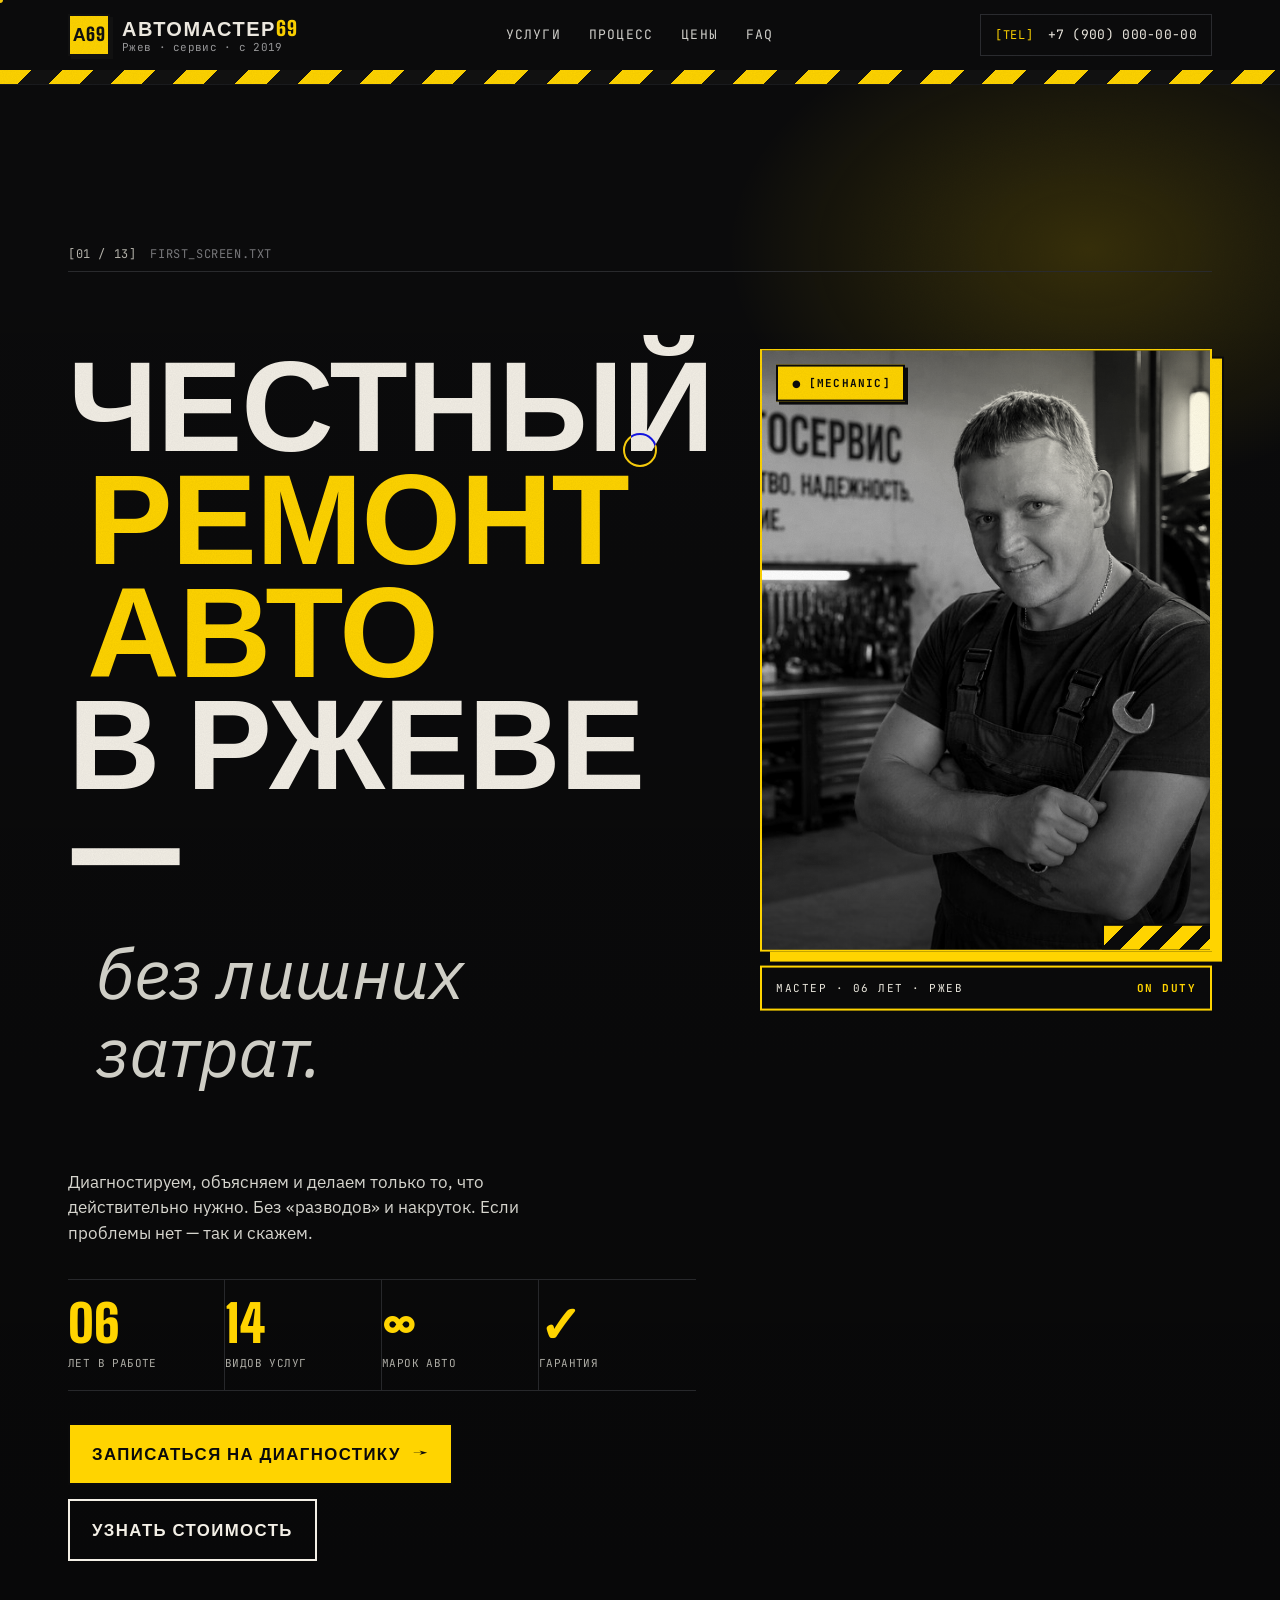
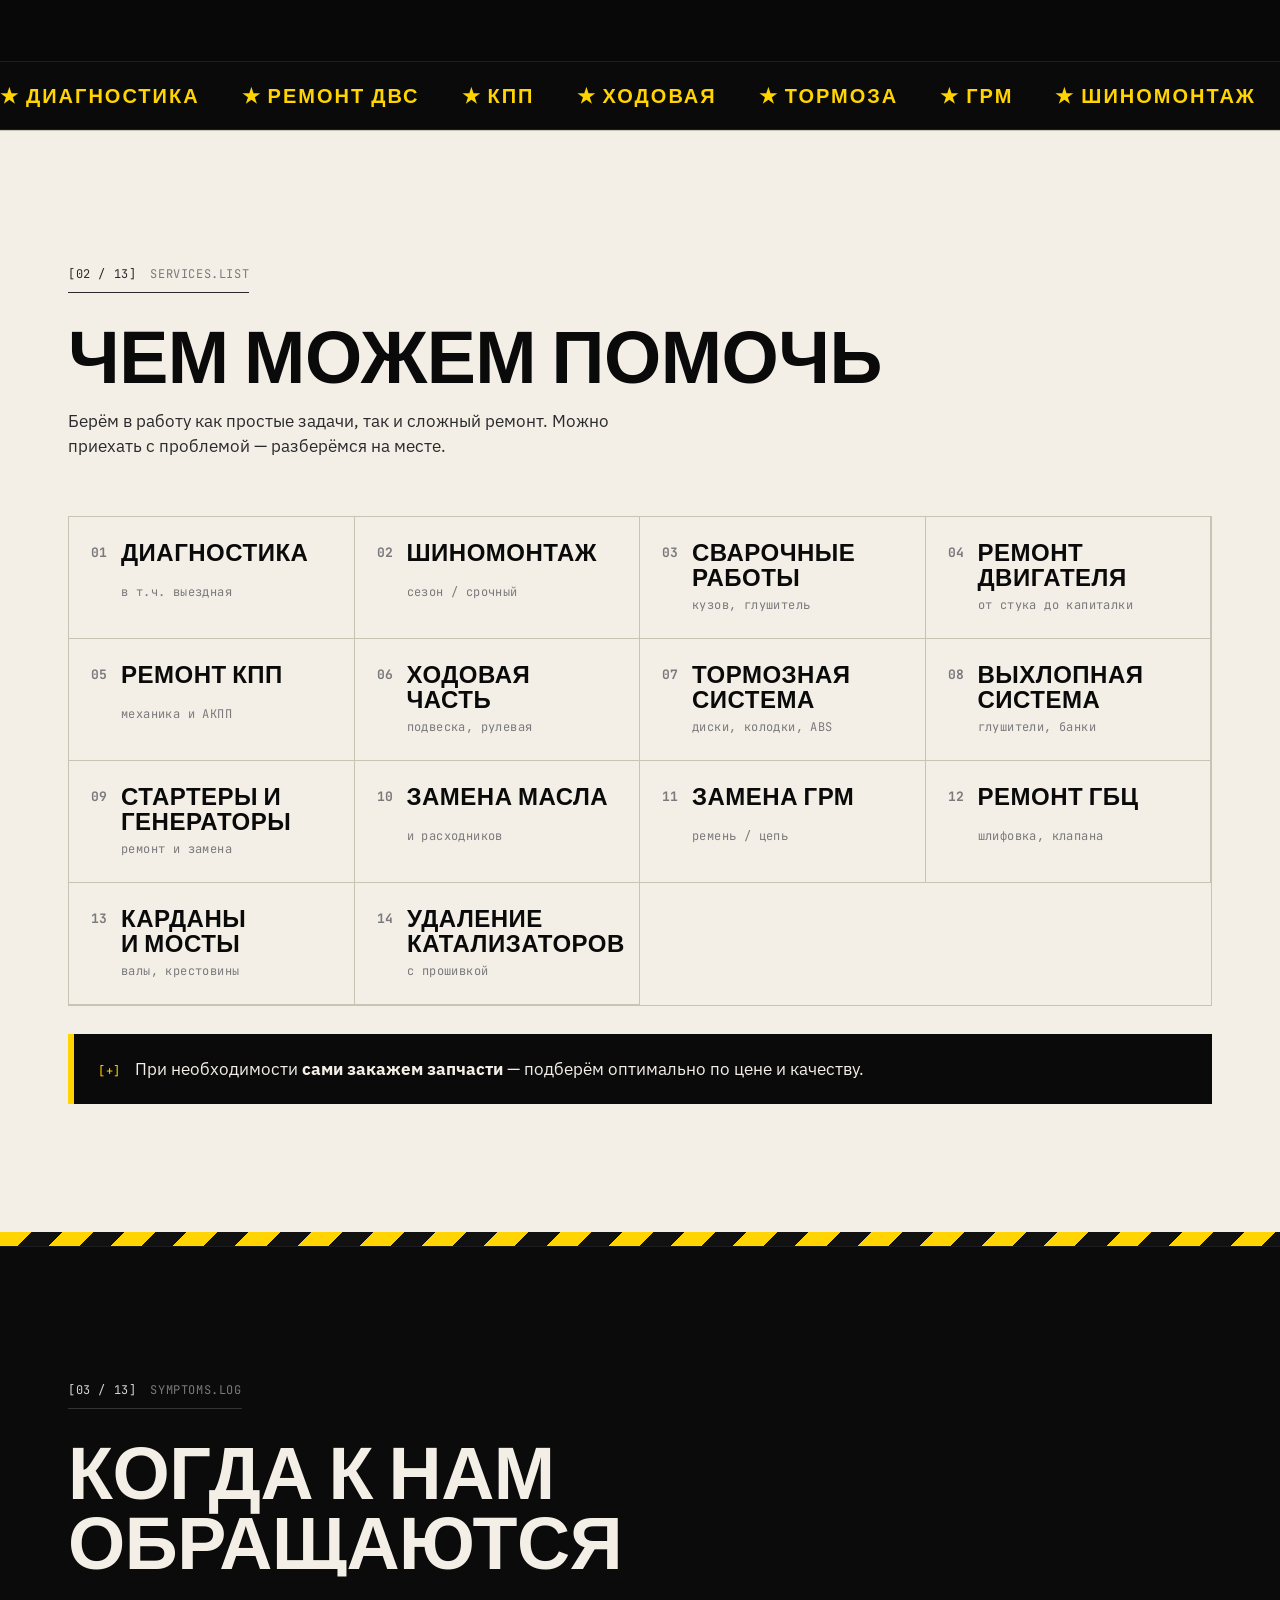
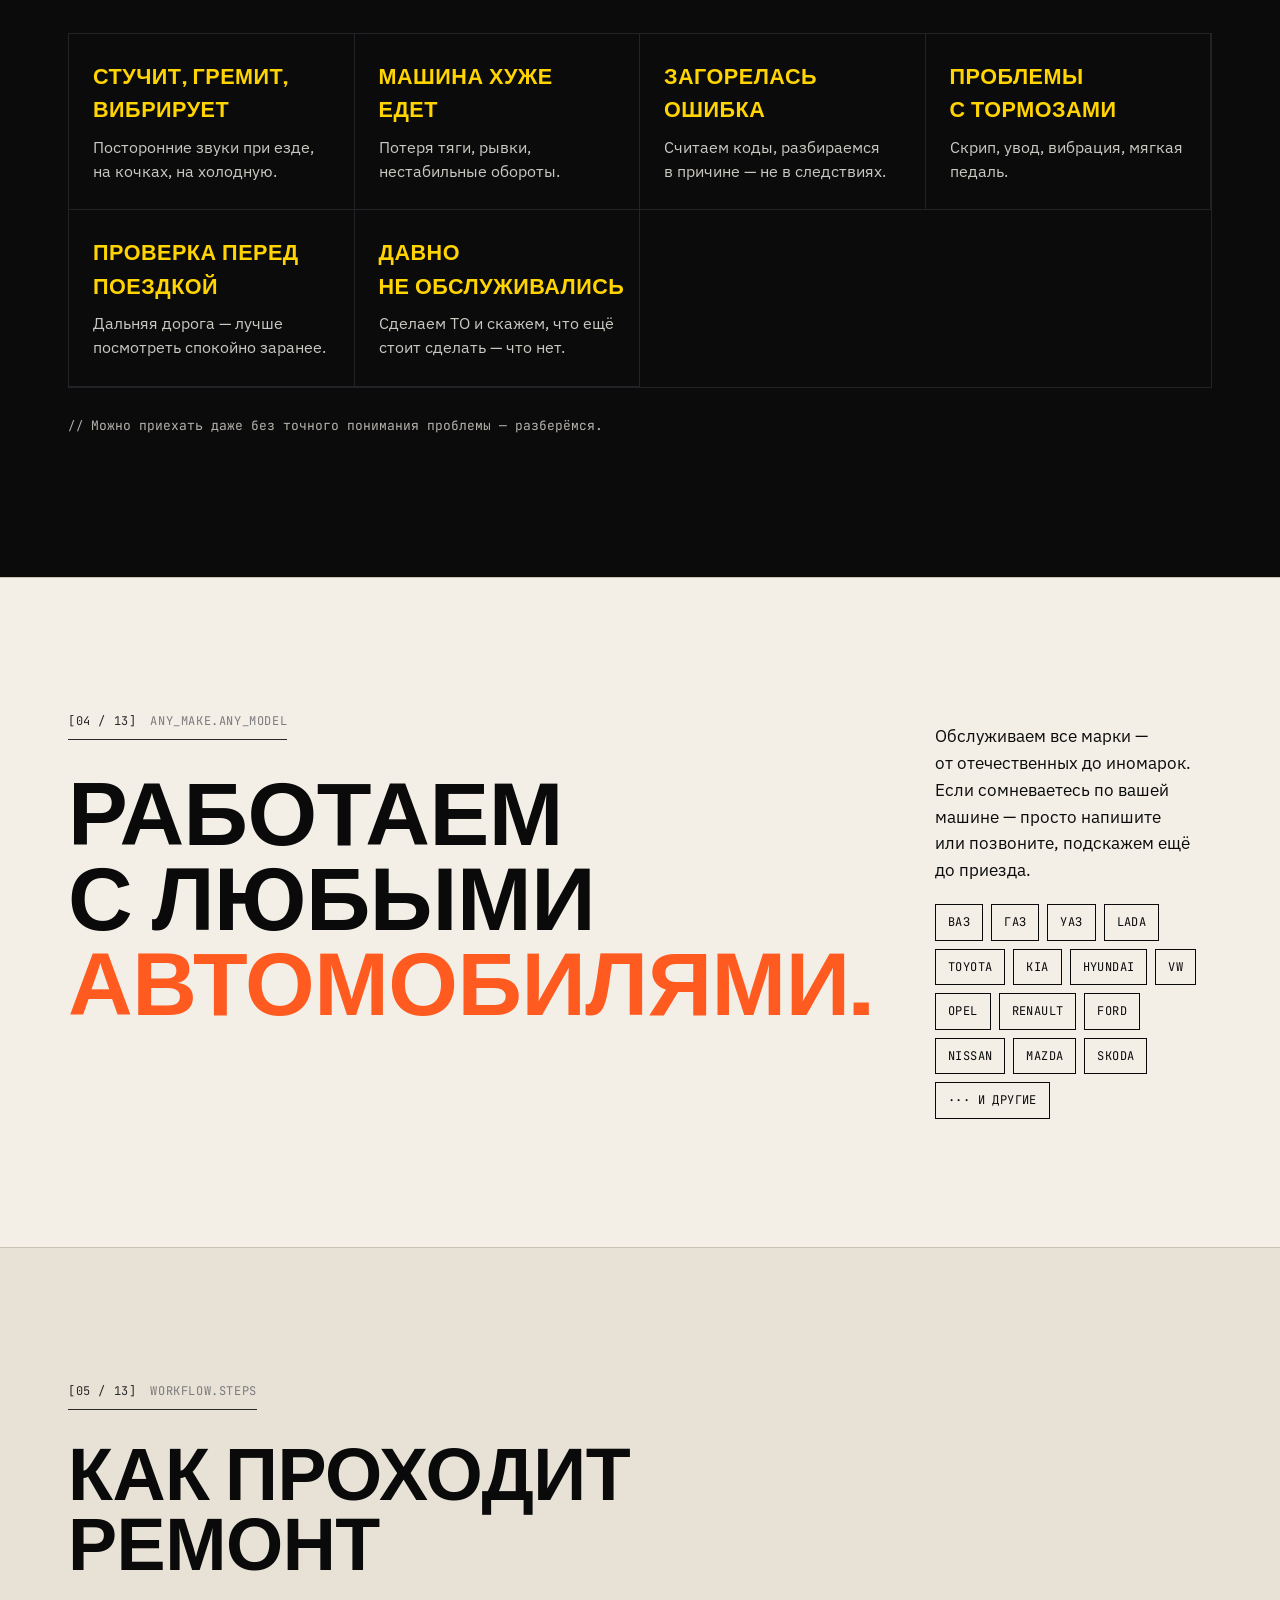
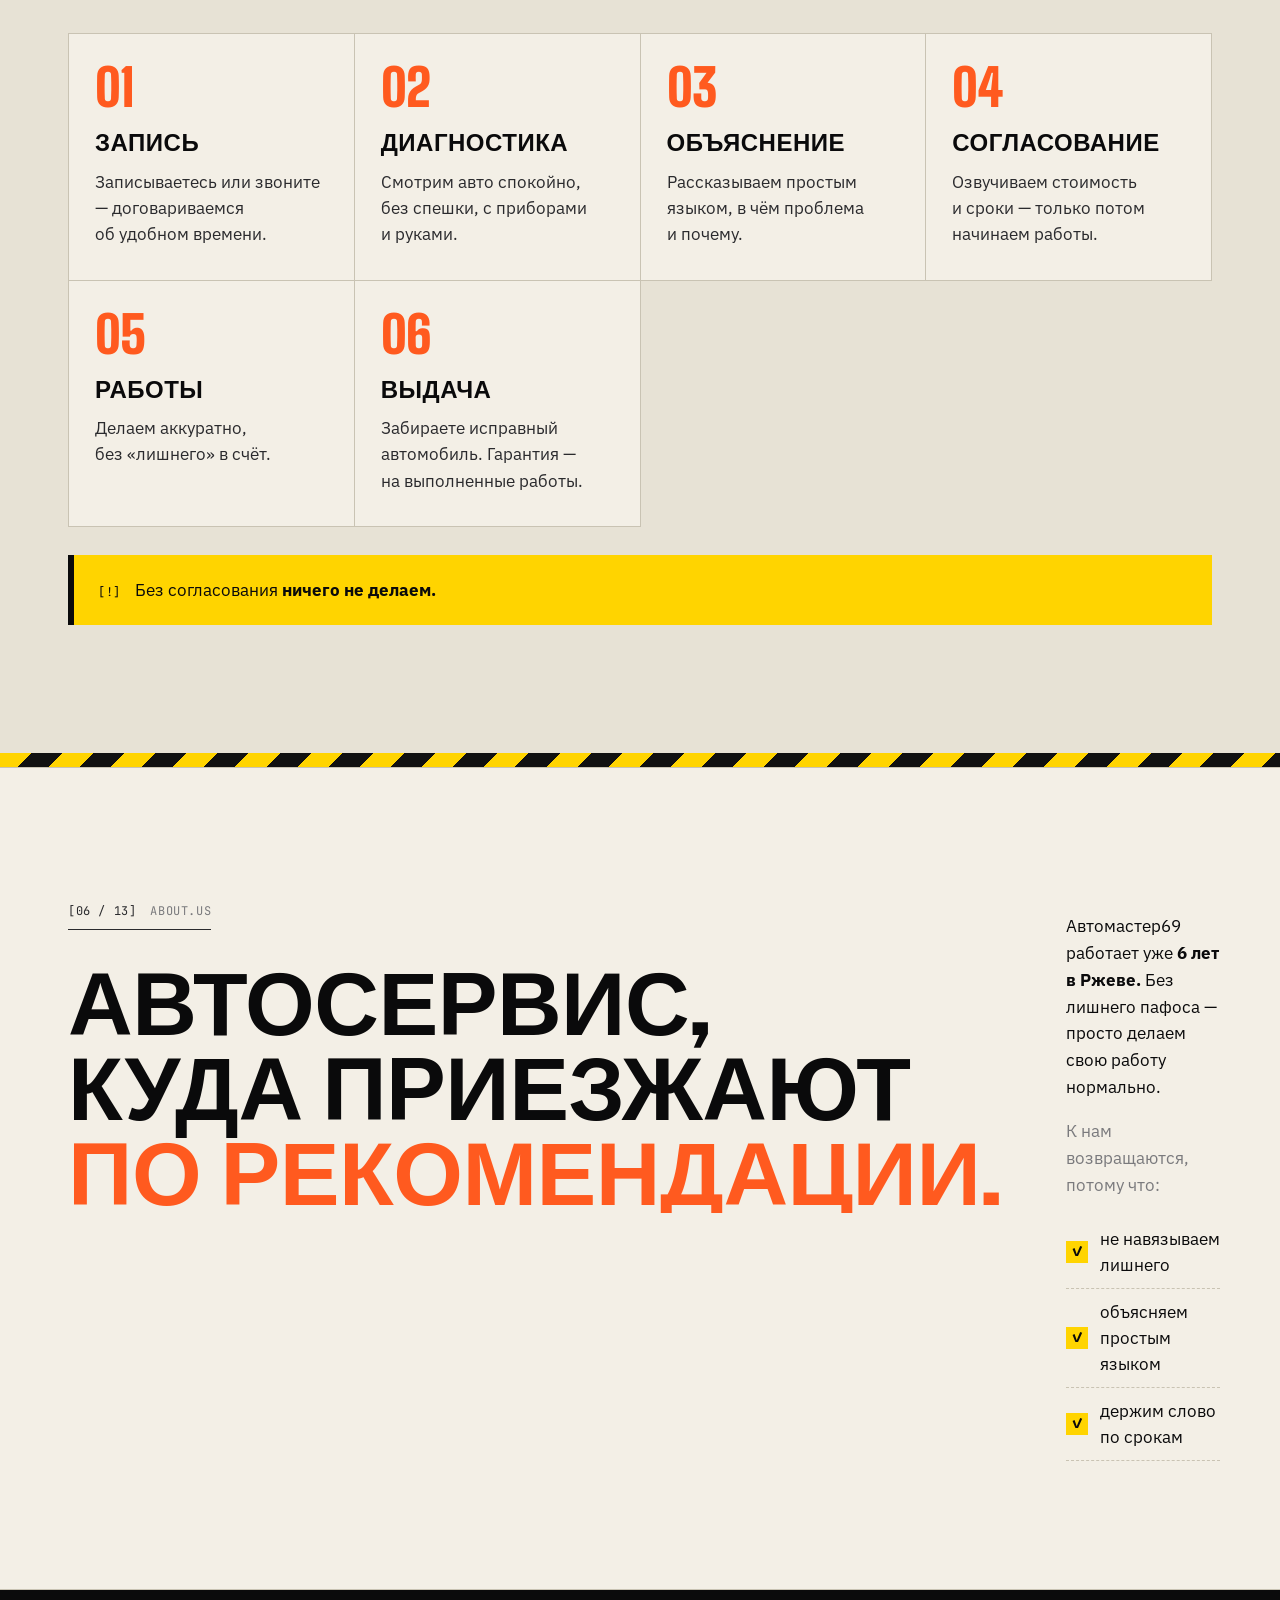
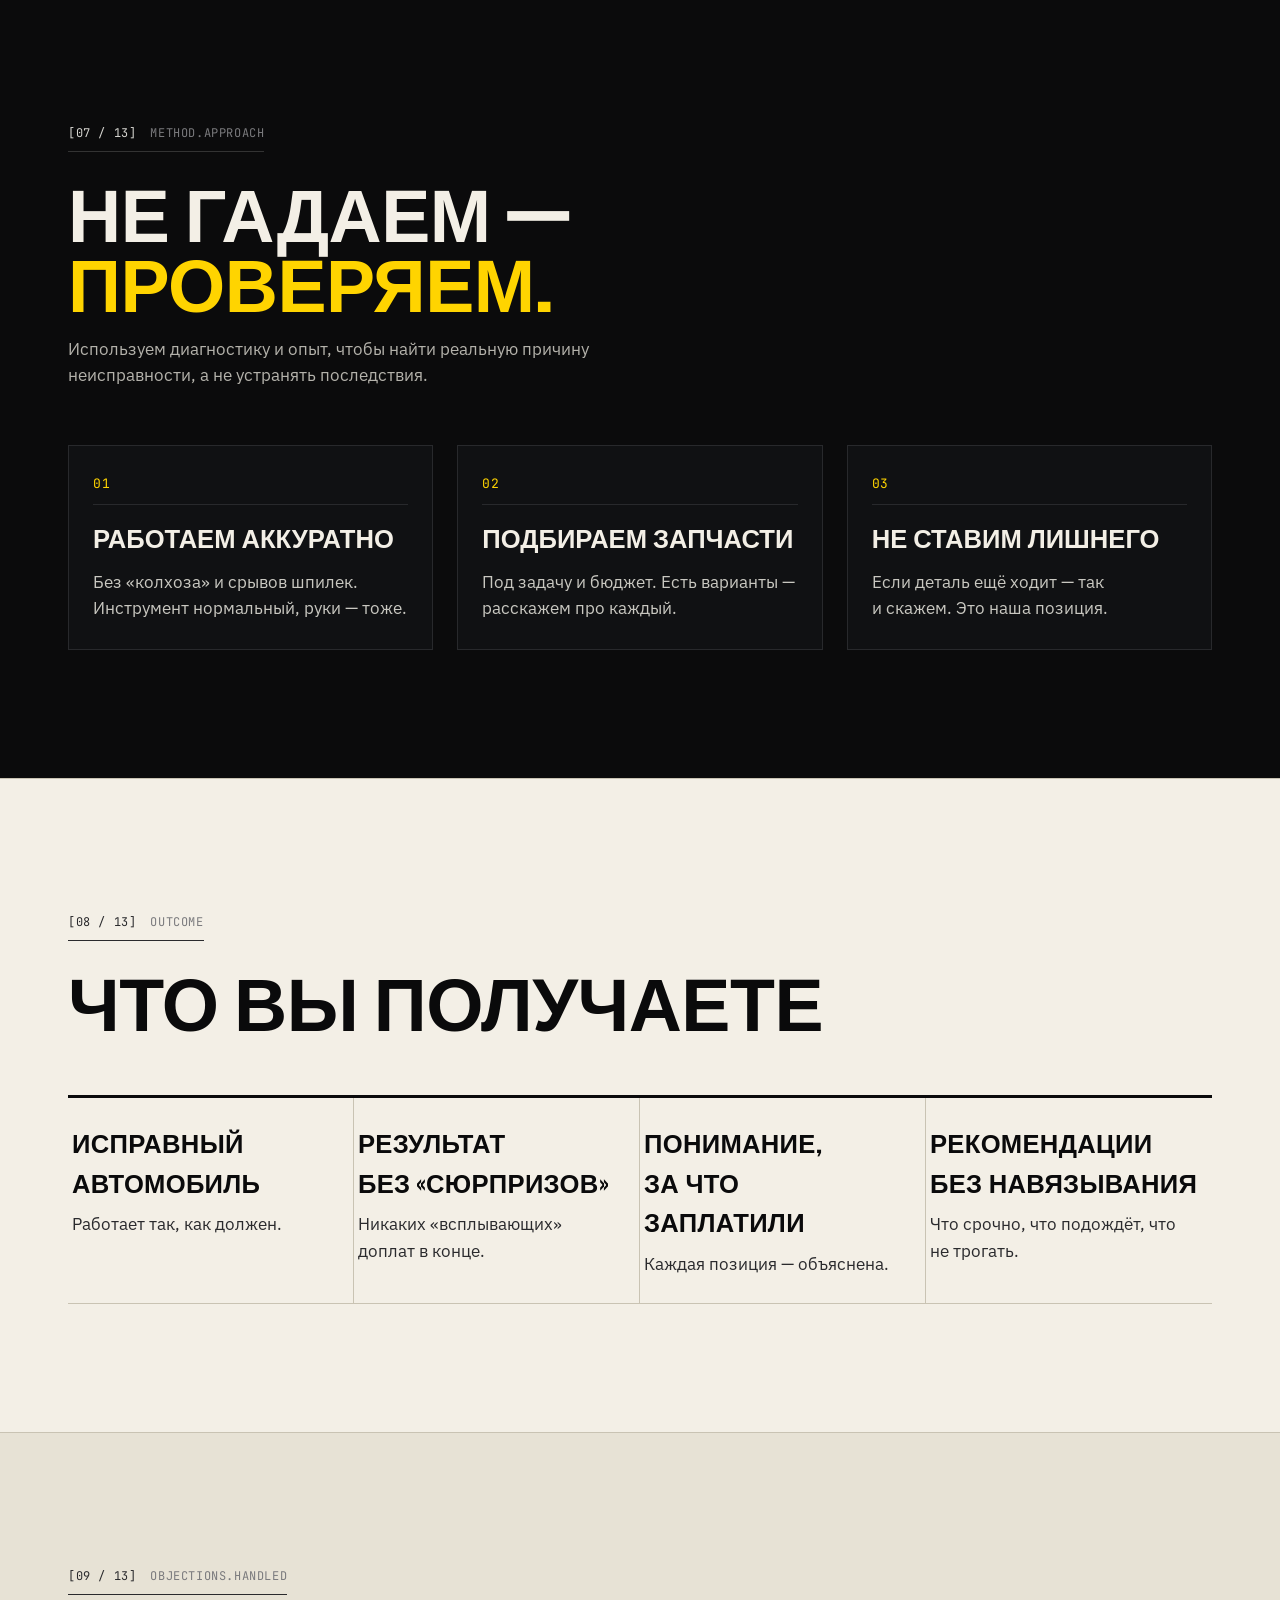
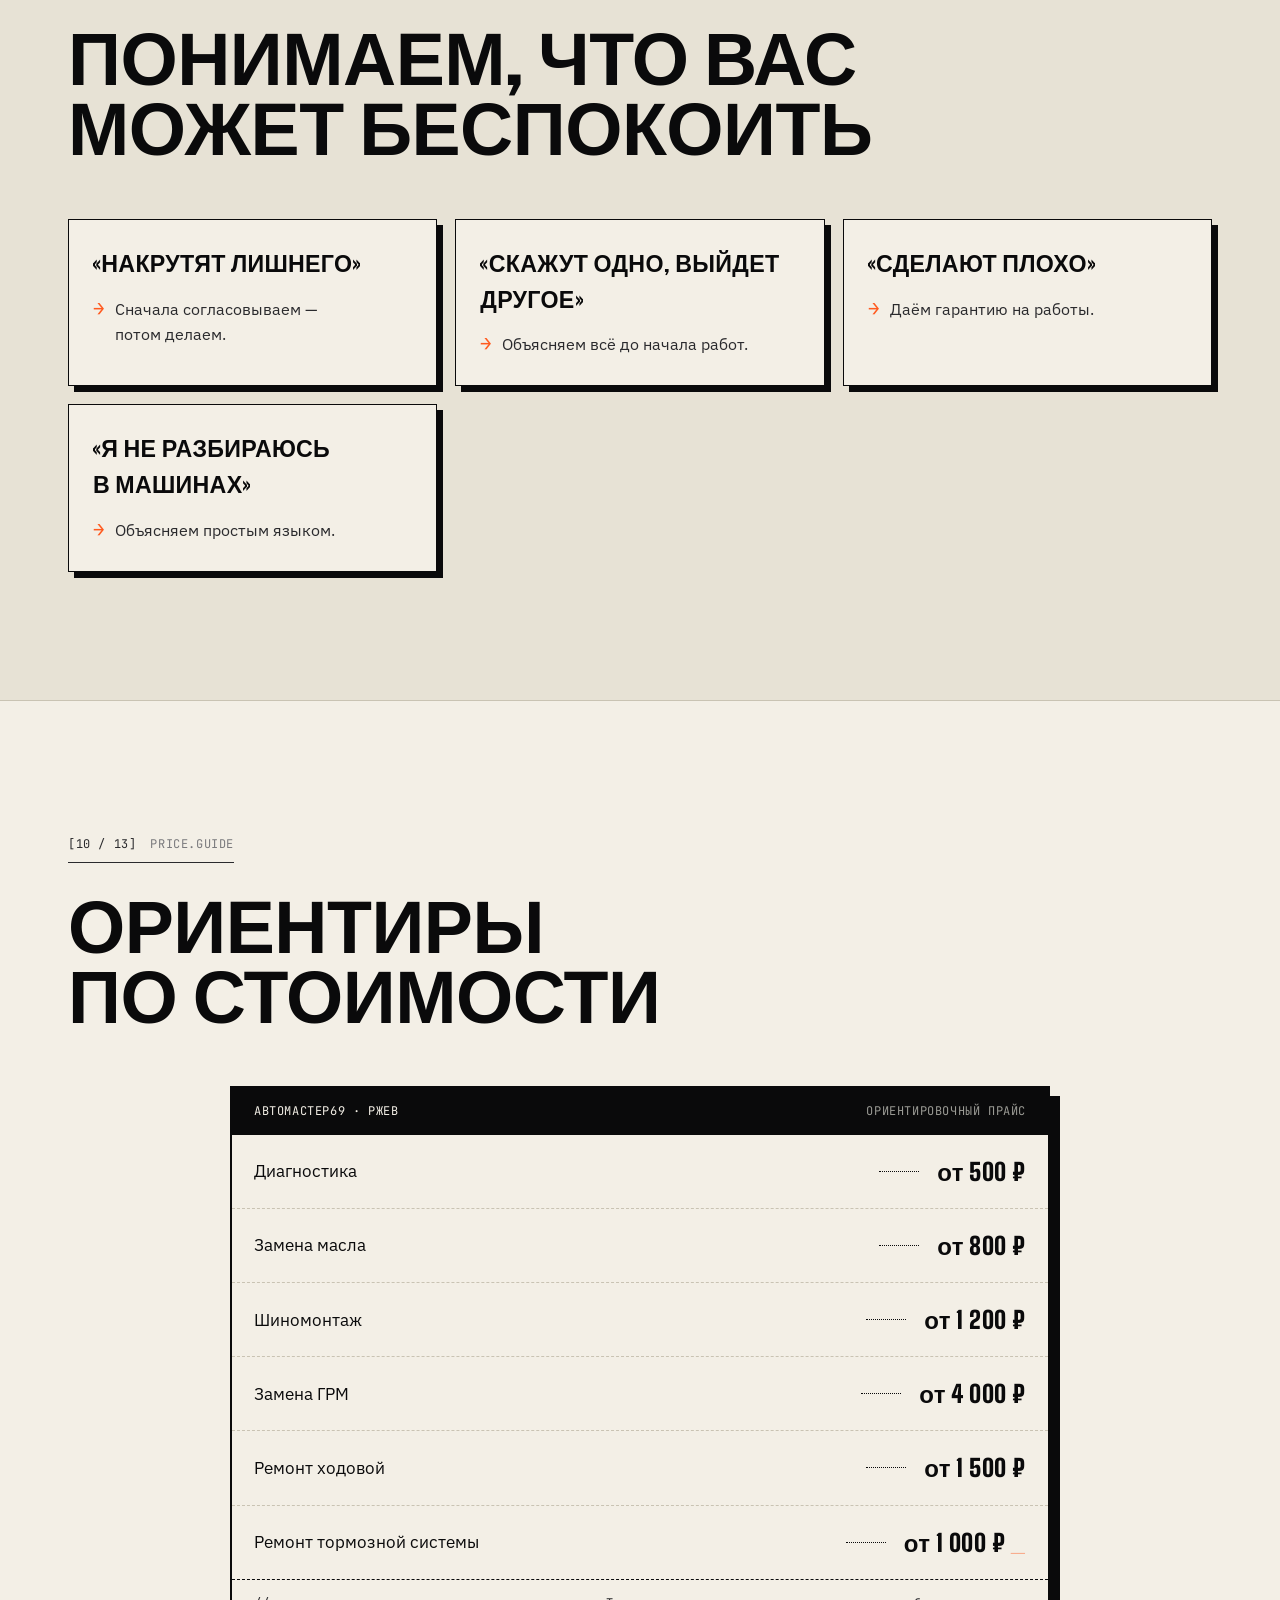
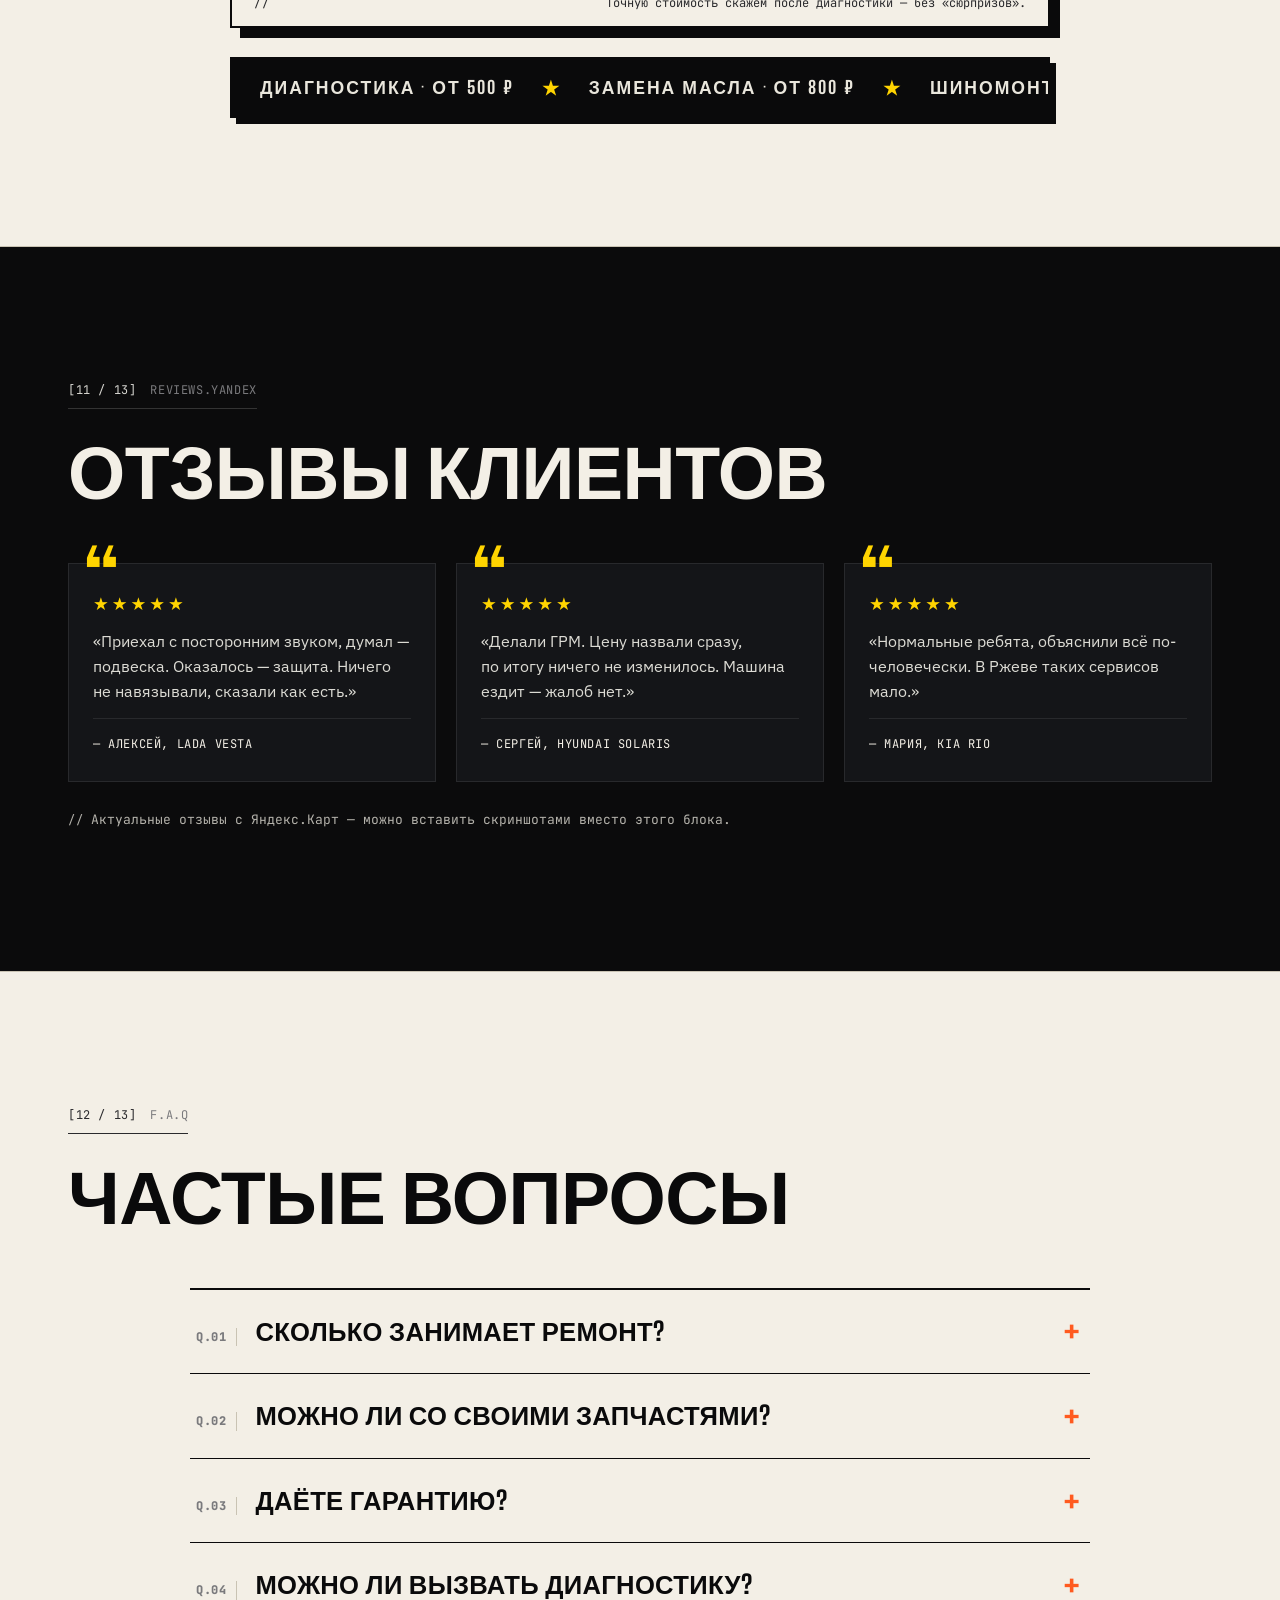
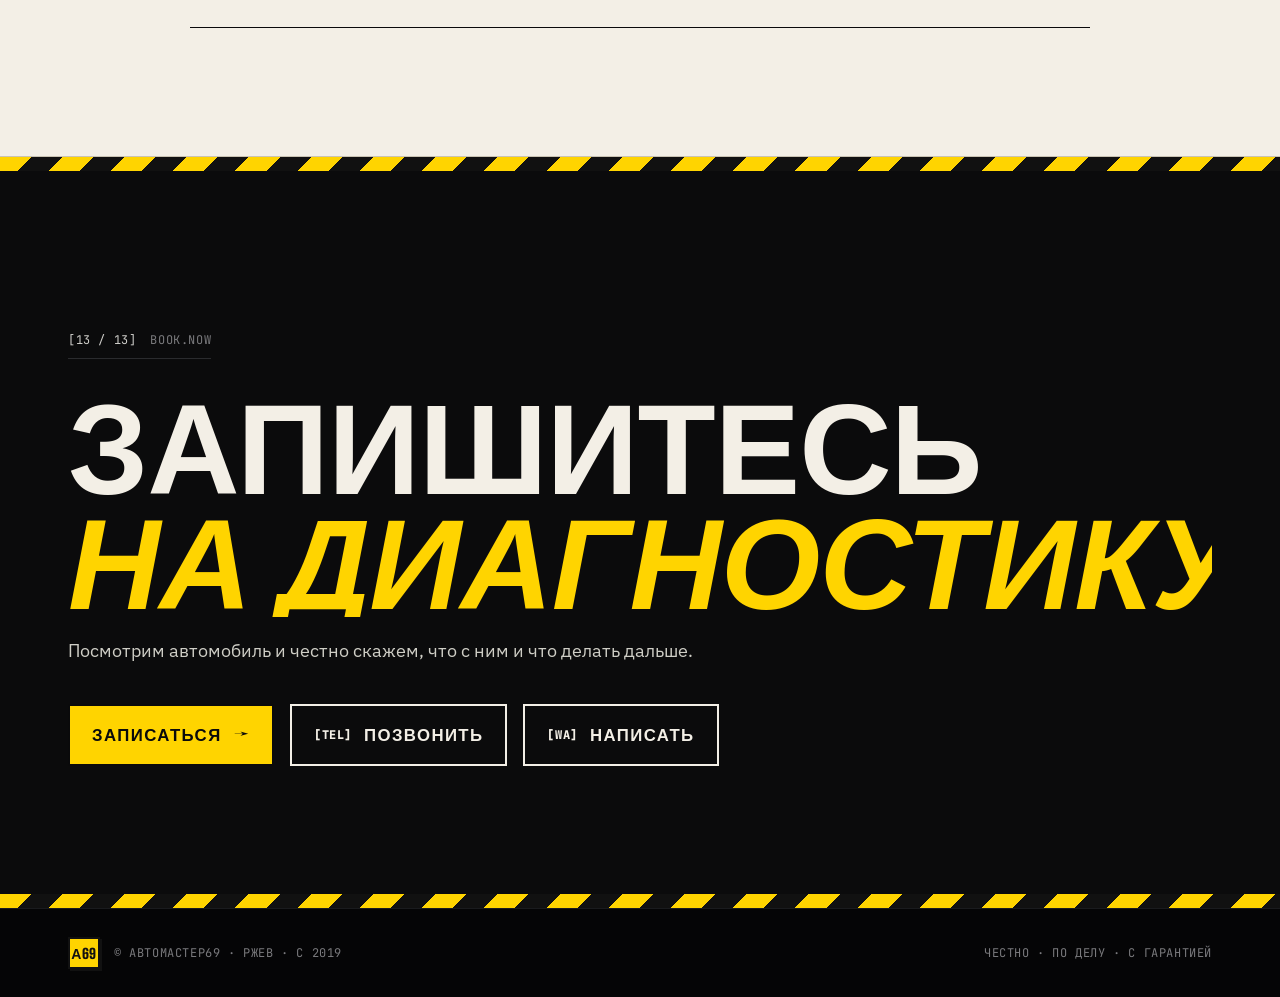
==== commit 57d0b27f: "изменения" ====
--- a/index.html
+++ b/index.html
@@ -14,7 +14,73 @@
 </head>
 <body>
 
+  <!-- SVG duotone filter -->
+  <svg class="svg-defs" width="0" height="0" aria-hidden="true" focusable="false">
+    <defs>
+      <filter id="duotone" color-interpolation-filters="sRGB">
+        <feColorMatrix type="matrix" values="
+          0.33 0.34 0.33 0 0
+          0.33 0.34 0.33 0 0
+          0.33 0.34 0.33 0 0
+          0    0    0    1 0"/>
+        <feComponentTransfer>
+          <feFuncR tableValues="0.05 1.00"/>
+          <feFuncG tableValues="0.04 0.83"/>
+          <feFuncB tableValues="0.05 0.02"/>
+        </feComponentTransfer>
+      </filter>
+    </defs>
+  </svg>
+
+  <!-- Speedometer preloader -->
+  <div class="preloader" id="preloader" aria-hidden="true">
+    <div class="preloader__inner">
+      <svg class="preloader__gauge" viewBox="0 0 220 140">
+        <g stroke="#2d2e31" stroke-width="2" fill="none">
+          <path d="M 25 115 A 85 85 0 0 1 195 115"/>
+        </g>
+        <g stroke="#3a3a3d" stroke-width="2" fill="none" stroke-linecap="square">
+          <line x1="25"  y1="115" x2="35"  y2="110"/>
+          <line x1="40"  y1="78"  x2="50"  y2="80"/>
+          <line x1="70"  y1="48"  x2="78"  y2="54"/>
+          <line x1="110" y1="34"  x2="110" y2="44"/>
+          <line x1="150" y1="48"  x2="142" y2="54"/>
+          <line x1="180" y1="78"  x2="170" y2="80"/>
+          <line x1="195" y1="115" x2="185" y2="110"/>
+        </g>
+        <path class="preloader__arc" d="M 25 115 A 85 85 0 0 1 195 115"
+              stroke="#ffd400" stroke-width="4" fill="none" stroke-linecap="square"
+              pathLength="100" stroke-dasharray="100" stroke-dashoffset="100"/>
+        <g class="preloader__needle-group">
+          <line class="preloader__needle" x1="110" y1="115" x2="110" y2="42"
+                stroke="#ffd400" stroke-width="3" stroke-linecap="round"/>
+        </g>
+        <circle cx="110" cy="115" r="8" fill="#0a0a0b" stroke="#ffd400" stroke-width="2"/>
+      </svg>
+      <div class="preloader__meta">
+        <span class="mono">АВТОМАСТЕР69 · РЖЕВ</span>
+        <span class="mono preloader__pct"><i id="preloader-pct">00</i>%</span>
+      </div>
+      <div class="preloader__bar" aria-hidden="true"><span></span></div>
+    </div>
+  </div>
+
+  <!-- Custom cursor -->
+  <div class="cursor" aria-hidden="true">
+    <div class="cursor__ring"></div>
+    <div class="cursor__dot"></div>
+  </div>
+
   <div class="grain" aria-hidden="true"></div>
+  <div class="scroll-progress" aria-hidden="true"><span></span></div>
+
+  <!-- Section tracker -->
+  <aside class="tracker" aria-hidden="true">
+    <span class="mono tracker__num">01 / 13</span>
+    <span class="tracker__line"></span>
+    <span class="mono tracker__label">FIRST_SCREEN.TXT</span>
+    <span class="tracker__dot"></span>
+  </aside>
 
   <header class="topbar">
     <div class="container topbar__inner">
@@ -41,7 +107,7 @@
   <main id="top">
 
     <!-- 01 HERO -->
-    <section class="hero" data-section="01">
+    <section class="hero" data-section="01" data-label="FIRST_SCREEN.TXT">
       <div class="container hero__inner">
         <div class="section-tag">
           <span class="mono">[01 / 13]</span>
@@ -50,10 +116,24 @@
 
         <h1 class="hero__title">
           <span class="line">ЧЕСТНЫЙ</span>
-          <span class="line line--accent">РЕМОНТ АВТО</span>
+          <span class="line line--accent" data-scramble="РЕМОНТ АВТО">РЕМОНТ АВТО</span>
           <span class="line">В РЖЕВЕ —</span>
           <span class="line line--thin">без лишних затрат.</span>
         </h1>
+
+        <figure class="hero__photo">
+          <div class="hero__photo-frame">
+            <img src="assets/master.png" alt="Мастер Автомастер69 в сервисе" loading="eager">
+            <span class="hero__photo-badge" aria-hidden="true">
+              <span class="mono">[MECHANIC]</span>
+            </span>
+            <span class="hero__photo-corner" aria-hidden="true"></span>
+          </div>
+          <figcaption class="hero__photo-strip">
+            <span class="mono">МАСТЕР · 06 ЛЕТ · РЖЕВ</span>
+            <span class="mono accent">ON&nbsp;DUTY</span>
+          </figcaption>
+        </figure>
 
         <div class="hero__aside">
           <p class="lead">
@@ -62,8 +142,8 @@
           </p>
 
           <ul class="stats">
-            <li><span class="stats__num">06</span><span class="stats__lbl">лет&nbsp;в работе</span></li>
-            <li><span class="stats__num">14</span><span class="stats__lbl">видов услуг</span></li>
+            <li><span class="stats__num" data-count="6" data-pad="2">00</span><span class="stats__lbl">лет&nbsp;в работе</span></li>
+            <li><span class="stats__num" data-count="14" data-pad="2">00</span><span class="stats__lbl">видов услуг</span></li>
             <li><span class="stats__num">∞</span><span class="stats__lbl">марок&nbsp;авто</span></li>
             <li><span class="stats__num">✓</span><span class="stats__lbl">гарантия</span></li>
           </ul>
@@ -73,7 +153,7 @@
               <span>Записаться на диагностику</span>
               <span class="btn__arr" aria-hidden="true">→</span>
             </a>
-            <a class="btn btn--ghost" href="#prices">
+            <a class="btn btn--ghost-light" href="#prices">
               <span>Узнать стоимость</span>
             </a>
           </div>
@@ -89,9 +169,9 @@
     </section>
 
     <!-- 02 SERVICES -->
-    <section class="section services" id="services" data-section="02">
-      <div class="container">
-        <div class="section-head">
+    <section class="section services" id="services" data-section="02" data-label="SERVICES.LIST">
+      <div class="container">
+        <div class="section-head" data-reveal>
           <div class="section-tag">
             <span class="mono">[02 / 13]</span>
             <span class="mono muted">SERVICES.LIST</span>
@@ -103,7 +183,7 @@
           </p>
         </div>
 
-        <ol class="svc-grid">
+        <ol class="svc-grid" data-reveal-group>
           <li><i>01</i><b>Диагностика</b><span>в&nbsp;т.ч. выездная</span></li>
           <li><i>02</i><b>Шиномонтаж</b><span>сезон / срочный</span></li>
           <li><i>03</i><b>Сварочные работы</b><span>кузов, глушитель</span></li>
@@ -120,7 +200,7 @@
           <li><i>14</i><b>Удаление катализаторов</b><span>с&nbsp;прошивкой</span></li>
         </ol>
 
-        <div class="callout">
+        <div class="callout" data-reveal>
           <span class="mono">[+]</span>
           При необходимости <b>сами закажем запчасти</b> — подберём оптимально по цене и качеству.
         </div>
@@ -130,9 +210,9 @@
     <div class="hazard" aria-hidden="true"></div>
 
     <!-- 03 PROBLEMS -->
-    <section class="section section--dark" data-section="03">
-      <div class="container">
-        <div class="section-head">
+    <section class="section section--dark" data-section="03" data-label="SYMPTOMS.LOG">
+      <div class="container">
+        <div class="section-head" data-reveal>
           <div class="section-tag">
             <span class="mono">[03 / 13]</span>
             <span class="mono muted">SYMPTOMS.LOG</span>
@@ -140,7 +220,7 @@
           <h2 class="section-title">Когда к&nbsp;нам обращаются</h2>
         </div>
 
-        <div class="symptoms">
+        <div class="symptoms" data-reveal-group>
           <article><h3>Стучит, гремит, вибрирует</h3><p>Посторонние звуки при езде, на&nbsp;кочках, на&nbsp;холодную.</p></article>
           <article><h3>Машина хуже едет</h3><p>Потеря тяги, рывки, нестабильные обороты.</p></article>
           <article><h3>Загорелась ошибка</h3><p>Считаем коды, разбираемся в&nbsp;причине — не&nbsp;в&nbsp;следствиях.</p></article>
@@ -156,9 +236,9 @@
     </section>
 
     <!-- 04 ANY CARS -->
-    <section class="section" data-section="04">
+    <section class="section" data-section="04" data-label="ANY_MAKE.ANY_MODEL">
       <div class="container split">
-        <div>
+        <div data-reveal="left">
           <div class="section-tag">
             <span class="mono">[04 / 13]</span>
             <span class="mono muted">ANY_MAKE.ANY_MODEL</span>
@@ -167,13 +247,13 @@
             Работаем с&nbsp;любыми <em>автомобилями.</em>
           </h2>
         </div>
-        <div class="split__text">
+        <div class="split__text" data-reveal="right">
           <p>
             Обслуживаем все марки — от&nbsp;отечественных до&nbsp;иномарок.
             Если сомневаетесь по&nbsp;вашей машине — просто напишите или&nbsp;позвоните,
             подскажем ещё до&nbsp;приезда.
           </p>
-          <div class="tags">
+          <div class="tags" data-reveal-group>
             <span>ВАЗ</span><span>ГАЗ</span><span>УАЗ</span><span>Lada</span>
             <span>Toyota</span><span>Kia</span><span>Hyundai</span><span>VW</span>
             <span>Opel</span><span>Renault</span><span>Ford</span><span>Nissan</span>
@@ -184,9 +264,9 @@
     </section>
 
     <!-- 05 PROCESS -->
-    <section class="section section--mute" id="process" data-section="05">
-      <div class="container">
-        <div class="section-head">
+    <section class="section section--mute" id="process" data-section="05" data-label="WORKFLOW.STEPS">
+      <div class="container">
+        <div class="section-head" data-reveal>
           <div class="section-tag">
             <span class="mono">[05 / 13]</span>
             <span class="mono muted">WORKFLOW.STEPS</span>
@@ -194,7 +274,7 @@
           <h2 class="section-title">Как&nbsp;проходит ремонт</h2>
         </div>
 
-        <ol class="steps">
+        <ol class="steps" data-reveal-group>
           <li><span class="step__num">01</span><h3>Запись</h3><p>Записываетесь или звоните — договариваемся об&nbsp;удобном времени.</p></li>
           <li><span class="step__num">02</span><h3>Диагностика</h3><p>Смотрим авто спокойно, без&nbsp;спешки, с&nbsp;приборами и&nbsp;руками.</p></li>
           <li><span class="step__num">03</span><h3>Объяснение</h3><p>Рассказываем простым языком, в&nbsp;чём проблема и&nbsp;почему.</p></li>
@@ -203,7 +283,7 @@
           <li><span class="step__num">06</span><h3>Выдача</h3><p>Забираете исправный автомобиль. Гарантия — на&nbsp;выполненные работы.</p></li>
         </ol>
 
-        <div class="callout callout--accent">
+        <div class="callout callout--accent" data-reveal>
           <span class="mono">[!]</span>
           Без согласования <b>ничего&nbsp;не&nbsp;делаем.</b>
         </div>
@@ -213,9 +293,9 @@
     <div class="hazard" aria-hidden="true"></div>
 
     <!-- 06 ABOUT -->
-    <section class="section" data-section="06">
+    <section class="section" data-section="06" data-label="ABOUT.US">
       <div class="container split">
-        <div>
+        <div data-reveal="left">
           <div class="section-tag">
             <span class="mono">[06 / 13]</span>
             <span class="mono muted">ABOUT.US</span>
@@ -224,7 +304,7 @@
             Автосервис, куда&nbsp;приезжают <em>по&nbsp;рекомендации.</em>
           </h2>
         </div>
-        <div class="split__text">
+        <div class="split__text" data-reveal="right">
           <p>
             Автомастер69 работает уже <b>6&nbsp;лет в&nbsp;Ржеве.</b>
             Без лишнего пафоса — просто делаем свою работу нормально.
@@ -240,9 +320,9 @@
     </section>
 
     <!-- 07 APPROACH -->
-    <section class="section section--dark" data-section="07">
-      <div class="container">
-        <div class="section-head">
+    <section class="section section--dark" data-section="07" data-label="METHOD.APPROACH">
+      <div class="container">
+        <div class="section-head" data-reveal>
           <div class="section-tag">
             <span class="mono">[07 / 13]</span>
             <span class="mono muted">METHOD.APPROACH</span>
@@ -253,7 +333,7 @@
             неисправности, а&nbsp;не&nbsp;устранять последствия.
           </p>
         </div>
-        <div class="approach">
+        <div class="approach" data-reveal-group>
           <article><span class="mono">01</span><h3>Работаем аккуратно</h3><p>Без «колхоза» и&nbsp;срывов шпилек. Инструмент нормальный, руки&nbsp;— тоже.</p></article>
           <article><span class="mono">02</span><h3>Подбираем запчасти</h3><p>Под&nbsp;задачу и&nbsp;бюджет. Есть варианты — расскажем про&nbsp;каждый.</p></article>
           <article><span class="mono">03</span><h3>Не&nbsp;ставим лишнего</h3><p>Если деталь ещё&nbsp;ходит — так и&nbsp;скажем. Это наша позиция.</p></article>
@@ -262,16 +342,16 @@
     </section>
 
     <!-- 08 RESULT -->
-    <section class="section" data-section="08">
-      <div class="container">
-        <div class="section-head">
+    <section class="section" data-section="08" data-label="OUTCOME">
+      <div class="container">
+        <div class="section-head" data-reveal>
           <div class="section-tag">
             <span class="mono">[08 / 13]</span>
             <span class="mono muted">OUTCOME</span>
           </div>
           <h2 class="section-title">Что&nbsp;вы получаете</h2>
         </div>
-        <ul class="result">
+        <ul class="result" data-reveal-group>
           <li><b>Исправный автомобиль</b><span>Работает так, как должен.</span></li>
           <li><b>Результат без&nbsp;«сюрпризов»</b><span>Никаких «всплывающих» доплат в&nbsp;конце.</span></li>
           <li><b>Понимание, за&nbsp;что заплатили</b><span>Каждая позиция — объяснена.</span></li>
@@ -281,9 +361,9 @@
     </section>
 
     <!-- 09 FEARS -->
-    <section class="section section--mute" data-section="09">
-      <div class="container">
-        <div class="section-head">
+    <section class="section section--mute" data-section="09" data-label="OBJECTIONS.HANDLED">
+      <div class="container">
+        <div class="section-head" data-reveal>
           <div class="section-tag">
             <span class="mono">[09 / 13]</span>
             <span class="mono muted">OBJECTIONS.HANDLED</span>
@@ -291,7 +371,7 @@
           <h2 class="section-title">Понимаем, что&nbsp;вас может беспокоить</h2>
         </div>
 
-        <div class="fears">
+        <div class="fears" data-reveal-group>
           <article>
             <p class="fears__q">«Накрутят лишнего»</p>
             <p class="fears__a"><span class="arr">→</span> Сначала согласовываем — потом&nbsp;делаем.</p>
@@ -313,9 +393,9 @@
     </section>
 
     <!-- 10 PRICES -->
-    <section class="section" id="prices" data-section="10">
-      <div class="container">
-        <div class="section-head">
+    <section class="section" id="prices" data-section="10" data-label="PRICE.GUIDE">
+      <div class="container">
+        <div class="section-head" data-reveal>
           <div class="section-tag">
             <span class="mono">[10 / 13]</span>
             <span class="mono muted">PRICE.GUIDE</span>
@@ -323,7 +403,7 @@
           <h2 class="section-title">Ориентиры по&nbsp;стоимости</h2>
         </div>
 
-        <div class="invoice">
+        <div class="invoice" data-reveal>
           <header class="invoice__head">
             <span class="mono">АВТОМАСТЕР69 · РЖЕВ</span>
             <span class="mono muted">ОРИЕНТИРОВОЧНЫЙ ПРАЙС</span>
@@ -341,13 +421,30 @@
             Точную стоимость скажем после диагностики — без «сюрпризов».
           </footer>
         </div>
+
+        <div class="price-marquee" aria-hidden="true">
+          <div class="price-marquee__track">
+            <span>ДИАГНОСТИКА · ОТ&nbsp;500&nbsp;₽</span><em>★</em>
+            <span>ЗАМЕНА&nbsp;МАСЛА · ОТ&nbsp;800&nbsp;₽</span><em>★</em>
+            <span>ШИНОМОНТАЖ · ОТ&nbsp;1&nbsp;200&nbsp;₽</span><em>★</em>
+            <span>ЗАМЕНА&nbsp;ГРМ · ОТ&nbsp;4&nbsp;000&nbsp;₽</span><em>★</em>
+            <span>РЕМОНТ&nbsp;ХОДОВОЙ · ОТ&nbsp;1&nbsp;500&nbsp;₽</span><em>★</em>
+            <span>ТОРМОЗА · ОТ&nbsp;1&nbsp;000&nbsp;₽</span><em>★</em>
+            <span>ДИАГНОСТИКА · ОТ&nbsp;500&nbsp;₽</span><em>★</em>
+            <span>ЗАМЕНА&nbsp;МАСЛА · ОТ&nbsp;800&nbsp;₽</span><em>★</em>
+            <span>ШИНОМОНТАЖ · ОТ&nbsp;1&nbsp;200&nbsp;₽</span><em>★</em>
+            <span>ЗАМЕНА&nbsp;ГРМ · ОТ&nbsp;4&nbsp;000&nbsp;₽</span><em>★</em>
+            <span>РЕМОНТ&nbsp;ХОДОВОЙ · ОТ&nbsp;1&nbsp;500&nbsp;₽</span><em>★</em>
+            <span>ТОРМОЗА · ОТ&nbsp;1&nbsp;000&nbsp;₽</span><em>★</em>
+          </div>
+        </div>
       </div>
     </section>
 
     <!-- 11 REVIEWS -->
-    <section class="section section--dark" data-section="11">
-      <div class="container">
-        <div class="section-head">
+    <section class="section section--dark" data-section="11" data-label="REVIEWS.YANDEX">
+      <div class="container">
+        <div class="section-head" data-reveal>
           <div class="section-tag">
             <span class="mono">[11 / 13]</span>
             <span class="mono muted">REVIEWS.YANDEX</span>
@@ -355,7 +452,7 @@
           <h2 class="section-title">Отзывы клиентов</h2>
         </div>
 
-        <div class="reviews">
+        <div class="reviews" data-reveal-group>
           <article>
             <div class="reviews__stars" aria-label="5 из 5">★★★★★</div>
             <p>«Приехал с&nbsp;посторонним звуком, думал — подвеска. Оказалось — защита. Ничего не&nbsp;навязывали, сказали как&nbsp;есть.»</p>
@@ -380,9 +477,9 @@
     </section>
 
     <!-- 12 FAQ -->
-    <section class="section" id="faq" data-section="12">
-      <div class="container">
-        <div class="section-head">
+    <section class="section" id="faq" data-section="12" data-label="F.A.Q">
+      <div class="container">
+        <div class="section-head" data-reveal>
           <div class="section-tag">
             <span class="mono">[12 / 13]</span>
             <span class="mono muted">F.A.Q</span>
@@ -390,7 +487,7 @@
           <h2 class="section-title">Частые вопросы</h2>
         </div>
 
-        <div class="faq">
+        <div class="faq" data-reveal-group>
           <details>
             <summary><span class="mono">Q.01</span> Сколько занимает ремонт?</summary>
             <p>Зависит от&nbsp;задачи — скажем после диагностики. Мелкий ремонт&nbsp;— в&nbsp;день обращения.</p>
@@ -412,9 +509,9 @@
     </section>
 
     <!-- 13 CTA -->
-    <section class="section cta" id="contact" data-section="13">
+    <section class="section cta" id="contact" data-section="13" data-label="BOOK.NOW">
       <div class="hazard hazard--top" aria-hidden="true"></div>
-      <div class="container cta__inner">
+      <div class="container cta__inner" data-reveal>
         <div class="section-tag">
           <span class="mono">[13 / 13]</span>
           <span class="mono muted">BOOK.NOW</span>
@@ -440,7 +537,7 @@
           </a>
         </div>
       </div>
-      <div class="hazard" aria-hidden="true"></div>
+      <div class="hazard" aria-hidden="true">      </div>
     </section>
   </main>
 
@@ -456,5 +553,6 @@
     </div>
   </footer>
 
+  <script src="script.js" defer></script>
 </body>
 </html>
--- a/styles.css
+++ b/styles.css
@@ -275,12 +275,20 @@
 .hero__inner {
   position: relative;
   display: grid;
-  grid-template-columns: 1.4fr 1fr;
-  gap: 56px;
+  grid-template-columns: minmax(0, 1.25fr) minmax(320px, .9fr);
+  grid-template-areas:
+    "tag    tag"
+    "title  photo"
+    "aside  photo";
+  column-gap: clamp(32px, 5vw, 72px);
+  row-gap: clamp(36px, 5vw, 64px);
   align-items: end;
   padding-bottom: clamp(60px, 8vw, 100px);
 }
-.hero .section-tag { grid-column: 1 / -1; color: #b8b6ae; border-color: #2a2b2e; margin-bottom: 40px; }
+.hero .section-tag { grid-area: tag; color: #b8b6ae; border-color: #2a2b2e; margin-bottom: 10px; }
+.hero__title { grid-area: title; }
+.hero__aside { grid-area: aside; }
+.hero__photo { grid-area: photo; }
 
 .hero__title {
   margin: 0;
@@ -340,11 +348,135 @@
   color: #aeada6; letter-spacing: .4px; text-transform: uppercase;
 }
 
-@media (max-width: 860px) {
-  .hero__inner { grid-template-columns: 1fr; gap: 32px; }
+@media (max-width: 960px) {
+  .hero__inner {
+    grid-template-columns: 1fr;
+    grid-template-areas:
+      "tag"
+      "title"
+      "photo"
+      "aside";
+    gap: 32px;
+  }
   .stats { grid-template-columns: repeat(2, 1fr); }
   .stats li:nth-child(2) { border-right: none; }
   .stats li:nth-child(-n+2) { border-bottom: 1px solid #27282b; }
+}
+
+/* ============ HERO PHOTO ============ */
+.hero__photo {
+  position: relative;
+  margin: 0;
+  align-self: stretch;
+  display: flex;
+  flex-direction: column;
+  max-width: 480px;
+  justify-self: end;
+  width: 100%;
+}
+.hero__photo-frame {
+  position: relative;
+  aspect-ratio: 3 / 4;
+  overflow: hidden;
+  border: 2px solid var(--accent);
+  background: #0a0a0b;
+  box-shadow:
+    10px 10px 0 var(--accent),
+    10px 10px 0 2px #0a0a0b;
+  transition: transform .35s cubic-bezier(.2,.7,.2,1), box-shadow .35s ease;
+}
+.hero__photo-frame:hover {
+  transform: translate(-4px, -4px);
+  box-shadow:
+    14px 14px 0 var(--accent),
+    14px 14px 0 2px #0a0a0b;
+}
+.hero__photo-frame img {
+  width: 100%;
+  height: 100%;
+  object-fit: cover;
+  object-position: center 22%;
+  filter: contrast(1.08) saturate(.85) brightness(.95);
+  transition: filter .4s ease, transform .6s cubic-bezier(.2,.7,.2,1);
+}
+.hero__photo-frame:hover img {
+  filter: contrast(1.12) saturate(1) brightness(1);
+  transform: scale(1.03);
+}
+.hero__photo-frame::after {
+  /* subtle duotone/vignette to blend with palette */
+  content: "";
+  position: absolute; inset: 0;
+  background:
+    linear-gradient(180deg, transparent 55%, rgba(10,10,11,.55) 100%),
+    linear-gradient(215deg, rgba(255,212,0,.12), transparent 40%);
+  pointer-events: none;
+  mix-blend-mode: multiply;
+}
+
+.hero__photo-badge {
+  position: absolute;
+  top: 14px;
+  left: 14px;
+  z-index: 2;
+  display: inline-flex;
+  align-items: center;
+  padding: 8px 12px 8px 14px;
+  background: var(--accent);
+  color: #0a0a0b;
+  border: 2px solid #0a0a0b;
+  box-shadow: 3px 3px 0 #0a0a0b;
+}
+.hero__photo-badge .mono {
+  font-weight: 700;
+  font-size: 11px;
+  letter-spacing: 1.2px;
+  color: #0a0a0b;
+}
+.hero__photo-badge::before {
+  content: "●";
+  color: #0a0a0b;
+  font-size: 10px;
+  margin-right: 8px;
+  animation: blink 1.6s ease-in-out infinite;
+}
+@keyframes blink {
+  0%, 60%, 100% { opacity: 1; }
+  70%, 90%      { opacity: .2; }
+}
+
+.hero__photo-corner {
+  position: absolute;
+  right: -2px;
+  bottom: -2px;
+  width: 110px;
+  height: 28px;
+  z-index: 2;
+  background: repeating-linear-gradient(
+    135deg,
+    var(--accent) 0 14px,
+    #0a0a0b 14px 28px
+  );
+  border-left: 2px solid #0a0a0b;
+  border-top: 2px solid #0a0a0b;
+}
+
+.hero__photo-strip {
+  display: flex;
+  justify-content: space-between;
+  align-items: center;
+  gap: 14px;
+  margin-top: 14px;
+  padding: 12px 14px;
+  background: #0a0a0b;
+  border: 2px solid var(--accent);
+  color: #e9e6dc;
+}
+.hero__photo-strip .mono { font-size: 11px; letter-spacing: 1.5px; }
+.hero__photo-strip .accent { color: var(--accent); font-weight: 700; }
+
+@media (max-width: 960px) {
+  .hero__photo { justify-self: start; max-width: 420px; }
 }
 
 /* Ticker ---------------------------------------------------------------- */
@@ -389,7 +521,8 @@
   border-right: 1px solid var(--rule-light);
   border-bottom: 1px solid var(--rule-light);
   background: var(--surface);
-  transition: background .2s ease, transform .2s ease;
+  transform-style: preserve-3d;
+  transition: background .2s ease, transform .25s cubic-bezier(.2,.7,.2,1);
 }
 .svc-grid li:hover { background: #fff; }
 .svc-grid li:hover i { color: var(--accent-2); }
@@ -769,18 +902,25 @@
 
 /* ============ MICRO-INTERACTIONS ============ */
 @media (prefers-reduced-motion: no-preference) {
-  .hero__title .line {
+  .hero__title .line,
+  .hero__aside,
+  .hero .section-tag {
     opacity: 0;
     transform: translateY(30px);
+  }
+  .hero__photo { opacity: 0; transition: opacity .9s cubic-bezier(.2,.7,.2,1) .25s; }
+  body.is-loaded .hero__photo { opacity: 1; }
+
+  body.is-loaded .hero__title .line {
     animation: rise .8s cubic-bezier(.2,.7,.2,1) forwards;
   }
-  .hero__title .line:nth-child(1) { animation-delay: .05s; }
-  .hero__title .line:nth-child(2) { animation-delay: .20s; }
-  .hero__title .line:nth-child(3) { animation-delay: .35s; }
-  .hero__title .line:nth-child(4) { animation-delay: .55s; }
-
-  .hero__aside { opacity: 0; animation: rise .9s .6s cubic-bezier(.2,.7,.2,1) forwards; }
-  .hero .section-tag { opacity: 0; animation: rise .6s 0s cubic-bezier(.2,.7,.2,1) forwards; }
+  body.is-loaded .hero__title .line:nth-child(1) { animation-delay: .05s; }
+  body.is-loaded .hero__title .line:nth-child(2) { animation-delay: .20s; }
+  body.is-loaded .hero__title .line:nth-child(3) { animation-delay: .35s; }
+  body.is-loaded .hero__title .line:nth-child(4) { animation-delay: .55s; }
+
+  body.is-loaded .hero__aside       { animation: rise .9s .6s cubic-bezier(.2,.7,.2,1) forwards; }
+  body.is-loaded .hero .section-tag { animation: rise .6s 0s cubic-bezier(.2,.7,.2,1) forwards; }
 }
 @keyframes rise {
   to { opacity: 1; transform: translateY(0); }
@@ -788,3 +928,439 @@
 
 /* ============ SELECTION ============ */
 ::selection { background: var(--accent); color: #0a0a0b; }
+
+/* =========================================================
+   ANIMATIONS · JS-DRIVEN BUNDLE
+   ========================================================= */
+
+/* Scroll progress (hazard bar) */
+.scroll-progress {
+  position: fixed;
+  inset: 0 0 auto 0;
+  height: 4px;
+  z-index: 100;
+  background: transparent;
+  pointer-events: none;
+}
+.scroll-progress span {
+  display: block;
+  height: 100%;
+  width: 0%;
+  background: repeating-linear-gradient(
+    135deg,
+    var(--accent) 0 10px,
+    #0a0a0b 10px 20px
+  );
+  transition: width .08s linear;
+}
+
+/* Scroll reveal */
+[data-reveal] {
+  opacity: 0;
+  transform: translateY(28px);
+  transition:
+    opacity .7s cubic-bezier(.2,.7,.2,1),
+    transform .7s cubic-bezier(.2,.7,.2,1);
+  will-change: transform, opacity;
+}
+[data-reveal="left"]  { transform: translateX(-32px); }
+[data-reveal="right"] { transform: translateX(32px); }
+[data-reveal].is-in {
+  opacity: 1;
+  transform: translate(0, 0);
+}
+
+/* Stagger children when parent has data-reveal-group */
+[data-reveal-group] > *        { opacity: 0; transform: translateY(22px); transition: opacity .6s ease, transform .6s cubic-bezier(.2,.7,.2,1); }
+[data-reveal-group].is-in > *  { opacity: 1; transform: translateY(0); }
+[data-reveal-group].is-in > *:nth-child(1)  { transition-delay: .02s; }
+[data-reveal-group].is-in > *:nth-child(2)  { transition-delay: .07s; }
+[data-reveal-group].is-in > *:nth-child(3)  { transition-delay: .12s; }
+[data-reveal-group].is-in > *:nth-child(4)  { transition-delay: .17s; }
+[data-reveal-group].is-in > *:nth-child(5)  { transition-delay: .22s; }
+[data-reveal-group].is-in > *:nth-child(6)  { transition-delay: .27s; }
+[data-reveal-group].is-in > *:nth-child(7)  { transition-delay: .32s; }
+[data-reveal-group].is-in > *:nth-child(8)  { transition-delay: .37s; }
+[data-reveal-group].is-in > *:nth-child(9)  { transition-delay: .42s; }
+[data-reveal-group].is-in > *:nth-child(10) { transition-delay: .47s; }
+[data-reveal-group].is-in > *:nth-child(11) { transition-delay: .52s; }
+[data-reveal-group].is-in > *:nth-child(12) { transition-delay: .57s; }
+[data-reveal-group].is-in > *:nth-child(13) { transition-delay: .62s; }
+[data-reveal-group].is-in > *:nth-child(14) { transition-delay: .67s; }
+
+/* Tilt on cards */
+.tilt {
+  transform-style: preserve-3d;
+  transition: transform .25s cubic-bezier(.2,.7,.2,1), box-shadow .25s ease;
+}
+.tilt > * { transform: translateZ(0); }
+
+/* FAQ smooth expand */
+.faq details {
+  --faq-dur: .35s;
+}
+.faq details > *:not(summary) {
+  display: grid;
+  grid-template-rows: 0fr;
+  transition: grid-template-rows var(--faq-dur) cubic-bezier(.2,.7,.2,1),
+              margin var(--faq-dur) ease,
+              opacity var(--faq-dur) ease;
+  opacity: 0;
+  margin-top: 0 !important;
+  overflow: hidden;
+}
+.faq details > *:not(summary) > * {
+  min-height: 0;
+  overflow: hidden;
+}
+.faq details[open] > *:not(summary) {
+  grid-template-rows: 1fr;
+  opacity: 1;
+  margin-top: 14px !important;
+}
+
+/* Hero photo parallax */
+.hero__photo { will-change: transform; }
+
+/* Magnetic buttons - reset transform source */
+.btn--primary { will-change: transform; }
+
+/* Reduced motion - kill heavy animations */
+@media (prefers-reduced-motion: reduce) {
+  [data-reveal],
+  [data-reveal-group] > * {
+    opacity: 1 !important;
+    transform: none !important;
+    transition: none !important;
+  }
+  .scroll-progress span { transition: none; }
+  .ticker__track, .price-marquee__track { animation: none; }
+  .hero__title .line { animation: none !important; opacity: 1 !important; transform: none !important; }
+}
+
+/* =========================================================
+   EXTENDED MOTION PACK
+   ========================================================= */
+
+.svg-defs { position: absolute; width: 0; height: 0; overflow: hidden; }
+
+/* ---------- Speedometer Preloader ---------- */
+.preloader {
+  position: fixed; inset: 0; z-index: 9999;
+  display: grid; place-items: center;
+  background: #050506;
+  transition: opacity .6s ease, visibility 0s linear .6s;
+}
+.preloader.is-done {
+  opacity: 0;
+  visibility: hidden;
+  pointer-events: none;
+}
+.preloader__inner {
+  display: flex; flex-direction: column;
+  align-items: center; gap: 18px;
+  padding: 32px 40px;
+}
+.preloader__gauge {
+  width: min(280px, 70vw);
+  height: auto;
+  filter: drop-shadow(0 0 20px rgba(255,212,0,.12));
+}
+.preloader__arc {
+  stroke-dashoffset: 100;
+  animation: gaugeFill 1.4s cubic-bezier(.4,.0,.2,1) forwards;
+}
+@keyframes gaugeFill {
+  to { stroke-dashoffset: 0; }
+}
+.preloader__needle {
+  transform-origin: 110px 115px;
+  transform: rotate(-90deg);
+  animation: gaugeSweep 1.4s cubic-bezier(.4,.0,.2,1) forwards;
+}
+@keyframes gaugeSweep {
+  0%   { transform: rotate(-90deg); }
+  60%  { transform: rotate(88deg); }
+  75%  { transform: rotate(82deg); }
+  100% { transform: rotate(86deg); }
+}
+.preloader__meta {
+  display: flex; justify-content: space-between; align-items: center;
+  width: 100%;
+  color: var(--accent);
+  font-size: 12px;
+  border-top: 1px solid #2a2b2e;
+  border-bottom: 1px solid #2a2b2e;
+  padding: 8px 4px;
+  letter-spacing: 1.5px;
+}
+.preloader__meta .mono { color: #d6d5d0; }
+.preloader__pct { color: var(--accent) !important; font-weight: 700; }
+.preloader__pct i { font-style: normal; }
+.preloader__bar {
+  width: 100%;
+  height: 4px;
+  background: repeating-linear-gradient(
+    135deg,
+    #1b1b1e 0 10px,
+    #0a0a0b 10px 20px
+  );
+  overflow: hidden;
+  position: relative;
+}
+.preloader__bar span {
+  position: absolute;
+  inset: 0 100% 0 0;
+  background: repeating-linear-gradient(
+    135deg,
+    var(--accent) 0 10px,
+    #0a0a0b 10px 20px
+  );
+  animation: loadBar 1.4s cubic-bezier(.4,.0,.2,1) forwards;
+}
+@keyframes loadBar {
+  to { right: 0; }
+}
+
+/* ---------- Custom cursor ---------- */
+.cursor {
+  position: fixed;
+  top: 0; left: 0;
+  pointer-events: none;
+  z-index: 9998;
+  mix-blend-mode: difference;
+  opacity: 0;
+  transition: opacity .2s ease;
+}
+.cursor.is-active { opacity: 1; }
+.cursor__ring {
+  position: absolute;
+  top: 0; left: 0;
+  width: 34px; height: 34px;
+  margin: -17px 0 0 -17px;
+  border: 2px solid #ffd400;
+  border-radius: 50%;
+  transition: width .25s ease, height .25s ease, margin .25s ease,
+              background .25s ease, border-color .25s ease;
+  will-change: transform;
+}
+.cursor__dot {
+  position: absolute;
+  top: 0; left: 0;
+  width: 6px; height: 6px;
+  margin: -3px 0 0 -3px;
+  background: #ffd400;
+  border-radius: 50%;
+  will-change: transform;
+}
+.cursor.is-hover .cursor__ring {
+  width: 56px; height: 56px;
+  margin: -28px 0 0 -28px;
+  background: #ffd400;
+  border-color: #ffd400;
+}
+.cursor.is-hover .cursor__dot { opacity: 0; }
+.cursor.is-click .cursor__ring { transform: scale(.8); }
+
+body.has-cursor,
+body.has-cursor a,
+body.has-cursor button,
+body.has-cursor summary,
+body.has-cursor .btn { cursor: none; }
+
+@media (hover: none), (pointer: coarse) {
+  .cursor { display: none !important; }
+}
+
+/* ---------- Section tracker ---------- */
+.tracker {
+  position: fixed;
+  top: 50%;
+  right: 18px;
+  transform: translateY(-50%);
+  z-index: 40;
+  display: flex;
+  flex-direction: column;
+  align-items: center;
+  gap: 12px;
+  padding: 16px 10px;
+  background: rgba(10,10,11,.85);
+  backdrop-filter: blur(6px);
+  -webkit-backdrop-filter: blur(6px);
+  border: 1px solid #2a2b2e;
+  color: #e6e5de;
+  opacity: 0;
+  pointer-events: none;
+  transition: opacity .4s ease;
+}
+.tracker.is-active { opacity: 1; }
+.tracker__num {
+  font-size: 11px;
+  letter-spacing: 2px;
+  color: var(--accent);
+  font-weight: 700;
+}
+.tracker__line {
+  width: 1px; height: 50px;
+  background: linear-gradient(180deg, transparent, var(--accent), transparent);
+}
+.tracker__label {
+  writing-mode: vertical-rl;
+  transform: rotate(180deg);
+  font-size: 11px;
+  letter-spacing: 3px;
+  color: #b4b3ac;
+  padding: 6px 0;
+}
+.tracker__dot {
+  width: 8px; height: 8px; border-radius: 50%;
+  background: var(--accent);
+  box-shadow: 0 0 0 0 var(--accent);
+  animation: trackerPulse 1.8s ease-in-out infinite;
+}
+@keyframes trackerPulse {
+  0%, 100% { box-shadow: 0 0 0 0 rgba(255,212,0,.7); }
+  50%      { box-shadow: 0 0 0 10px rgba(255,212,0,0); }
+}
+
+@media (max-width: 960px) { .tracker { display: none; } }
+
+/* ---------- Duotone hero photo ---------- */
+.hero__photo-frame img {
+  filter: url(#duotone) contrast(1.05) brightness(1);
+  transition: filter .5s ease, transform .6s cubic-bezier(.2,.7,.2,1);
+}
+.hero__photo-frame:hover img {
+  filter: url(#duotone) contrast(1.1) brightness(1.05);
+  transform: scale(1.03);
+}
+@supports not (filter: url(#duotone)) {
+  .hero__photo-frame img { filter: contrast(1.08) saturate(.6) sepia(.4) hue-rotate(-20deg); }
+}
+
+/* ---------- Clip-path section-title reveal ---------- */
+[data-reveal] .section-title,
+[data-reveal] .cta__title {
+  clip-path: inset(0 0 102% 0);
+  transition: clip-path 1s cubic-bezier(.7,0,.2,1) .1s;
+}
+[data-reveal].is-in .section-title,
+[data-reveal].is-in .cta__title {
+  clip-path: inset(0 0 0 0);
+}
+
+/* ---------- Invoice typewriter ---------- */
+.invoice__list li {
+  opacity: 0;
+  transform: translateY(8px);
+  transition: opacity .35s ease, transform .35s ease;
+}
+.invoice.is-in .invoice__list li {
+  opacity: 1;
+  transform: translateY(0);
+}
+.invoice__list li strong {
+  display: inline-block;
+  clip-path: inset(0 100% 0 0);
+  transition: clip-path .5s steps(14, end);
+}
+.invoice.is-in .invoice__list li strong {
+  clip-path: inset(0 0 0 0);
+}
+.invoice.is-in .invoice__list li:nth-child(1)           { transition-delay: .10s; }
+.invoice.is-in .invoice__list li:nth-child(1) strong    { transition-delay: .35s; }
+.invoice.is-in .invoice__list li:nth-child(2)           { transition-delay: .25s; }
+.invoice.is-in .invoice__list li:nth-child(2) strong    { transition-delay: .50s; }
+.invoice.is-in .invoice__list li:nth-child(3)           { transition-delay: .40s; }
+.invoice.is-in .invoice__list li:nth-child(3) strong    { transition-delay: .65s; }
+.invoice.is-in .invoice__list li:nth-child(4)           { transition-delay: .55s; }
+.invoice.is-in .invoice__list li:nth-child(4) strong    { transition-delay: .80s; }
+.invoice.is-in .invoice__list li:nth-child(5)           { transition-delay: .70s; }
+.invoice.is-in .invoice__list li:nth-child(5) strong    { transition-delay: .95s; }
+.invoice.is-in .invoice__list li:nth-child(6)           { transition-delay: .85s; }
+.invoice.is-in .invoice__list li:nth-child(6) strong    { transition-delay: 1.10s; }
+
+/* Blinking caret after last line */
+.invoice.is-in .invoice__list li:last-child strong::after {
+  content: "_";
+  color: var(--accent-2);
+  margin-left: 4px;
+  animation: caret .9s steps(2) infinite;
+}
+@keyframes caret {
+  50% { opacity: 0; }
+}
+
+/* ---------- Price marquee ---------- */
+.price-marquee {
+  margin-top: 28px;
+  max-width: 820px;
+  margin-left: auto;
+  margin-right: auto;
+  overflow: hidden;
+  background: #0a0a0b;
+  border: 2px solid var(--ink);
+  box-shadow: 6px 6px 0 var(--ink);
+  padding: 14px 0;
+}
+.price-marquee__track {
+  display: inline-flex;
+  align-items: center;
+  gap: 28px;
+  white-space: nowrap;
+  animation: priceTick 35s linear infinite;
+  font-family: var(--f-disp);
+  font-weight: 800;
+  font-size: 1.1rem;
+  letter-spacing: 2px;
+  text-transform: uppercase;
+  color: #e9e6dc;
+  padding-left: 28px;
+}
+.price-marquee__track em {
+  font-style: normal;
+  color: var(--accent);
+  font-size: 1.2rem;
+}
+@keyframes priceTick {
+  from { transform: translateX(0); }
+  to   { transform: translateX(-50%); }
+}
+.price-marquee:hover .price-marquee__track { animation-play-state: paused; }
+
+/* ---------- Ticker glitch ---------- */
+.ticker__track span {
+  position: relative;
+  display: inline-block;
+}
+.ticker__track span:nth-child(7n+1) {
+  animation: glitch 6s infinite;
+  animation-delay: calc(var(--i, 0) * 1.2s);
+}
+@keyframes glitch {
+  0%, 92%, 100% { text-shadow: none; transform: translate(0,0); }
+  93%  { text-shadow: 2px 0 #ff5a1f, -2px 0 #00e0ff; transform: translate(-1px, 1px); }
+  94%  { text-shadow: -2px 0 #ff5a1f, 2px 0 #00e0ff; transform: translate(1px, -1px); }
+  95%  { text-shadow: 2px 0 #ff5a1f, -2px 0 #00e0ff; transform: translate(-1px, 0); }
+  96%  { text-shadow: none; transform: translate(0,0); }
+}
+
+/* ---------- Scramble line kerning ---------- */
+.hero__title .line--accent { display: inline-block; }
+
+/* reduced motion additions */
+@media (prefers-reduced-motion: reduce) {
+  .preloader__arc,
+  .preloader__needle,
+  .preloader__bar span { animation: none; }
+  .preloader__arc { stroke-dashoffset: 0; }
+  .preloader__needle { transform: rotate(86deg); }
+  .preloader__bar span { inset: 0; }
+  .tracker__dot { animation: none; }
+  .cursor { display: none !important; }
+  [data-reveal] .section-title,
+  [data-reveal] .cta__title { clip-path: none !important; }
+  .invoice__list li,
+  .invoice__list li strong { opacity: 1 !important; transform: none !important; clip-path: none !important; }
+  .ticker__track span:nth-child(7n+1) { animation: none; }
+}
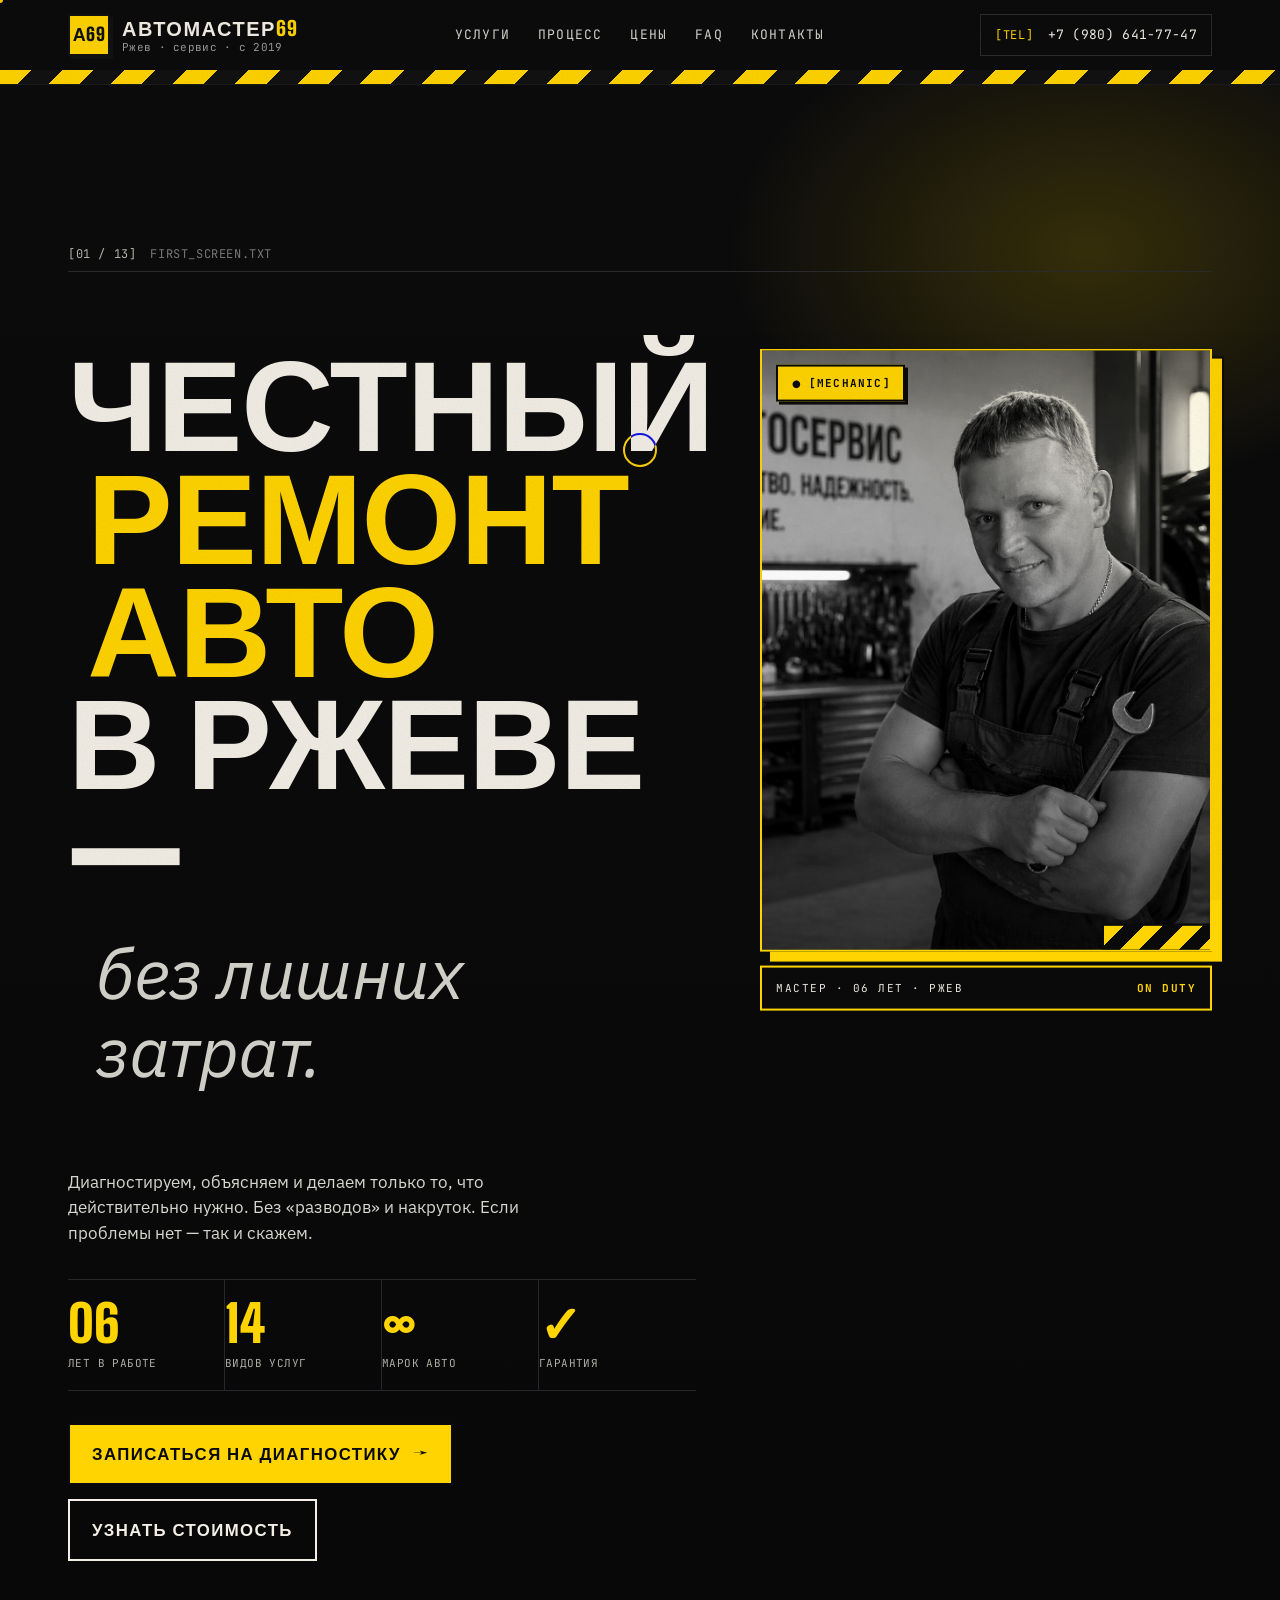
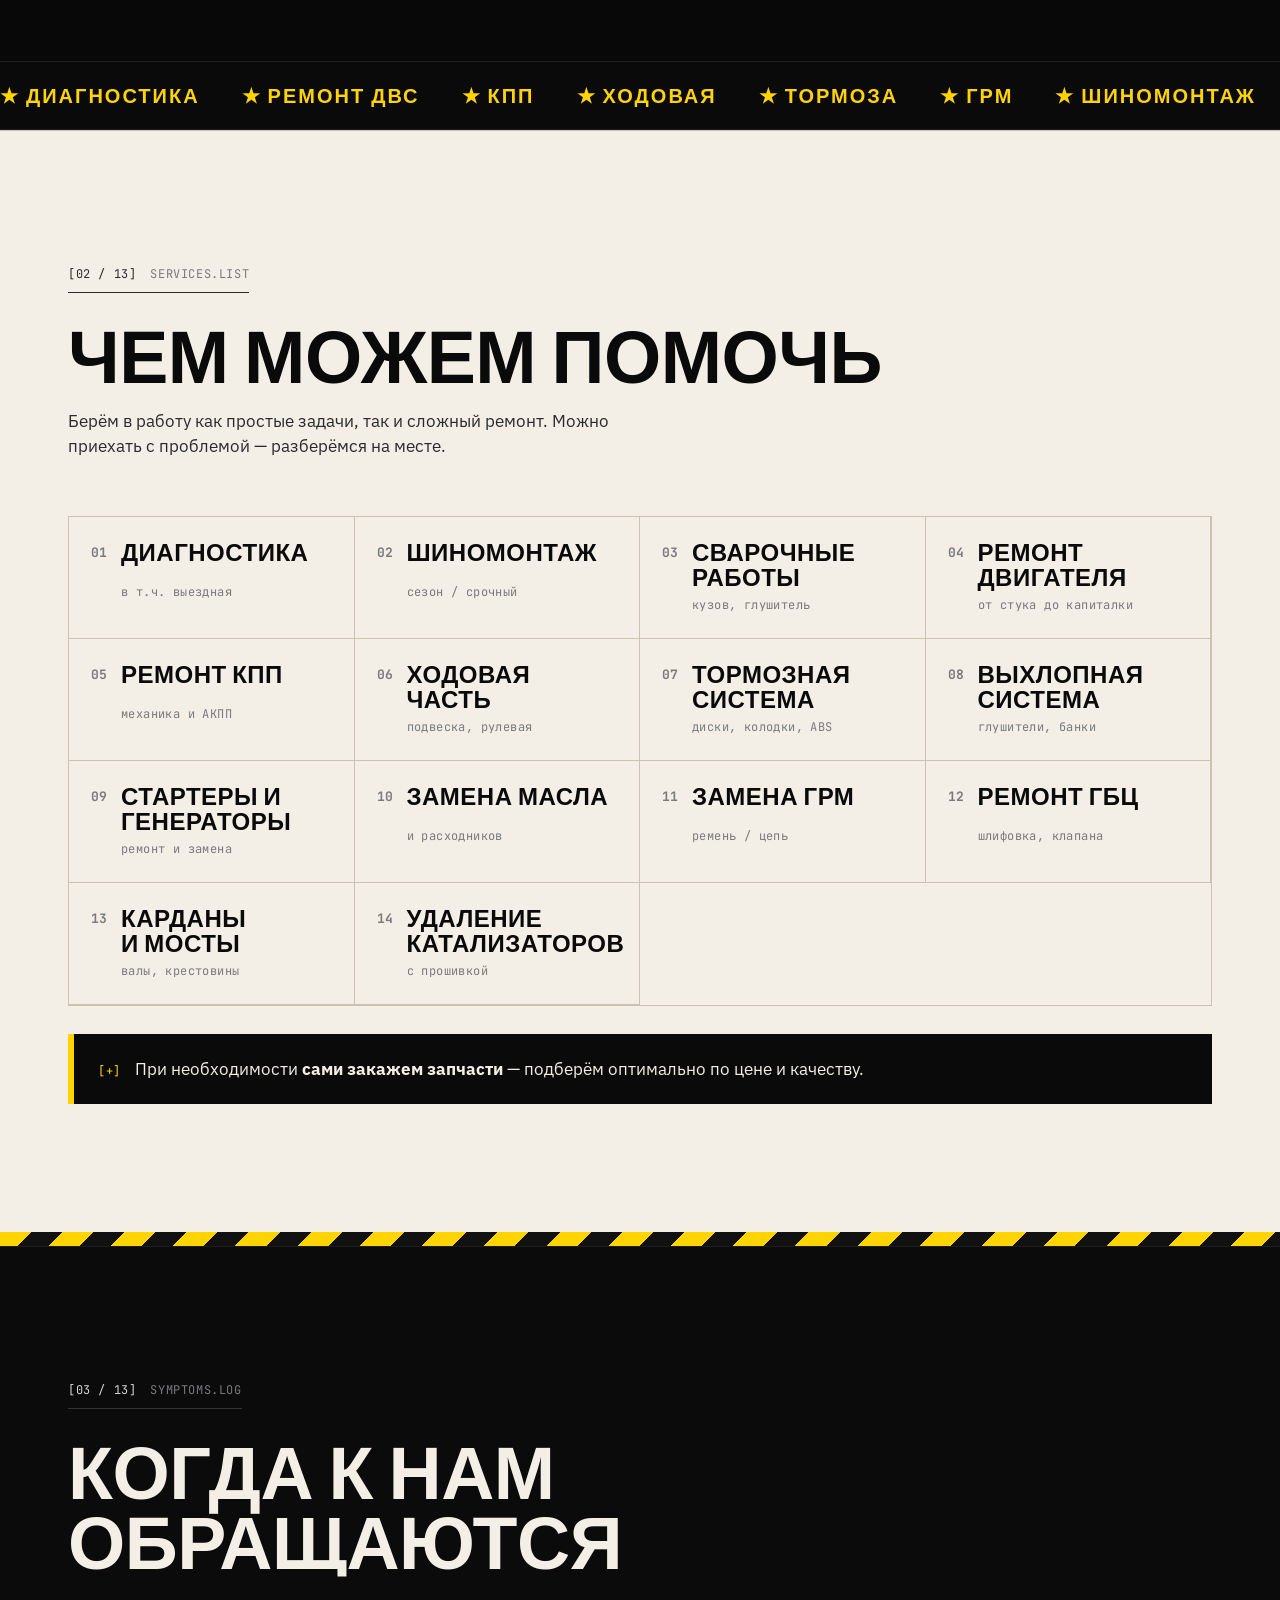
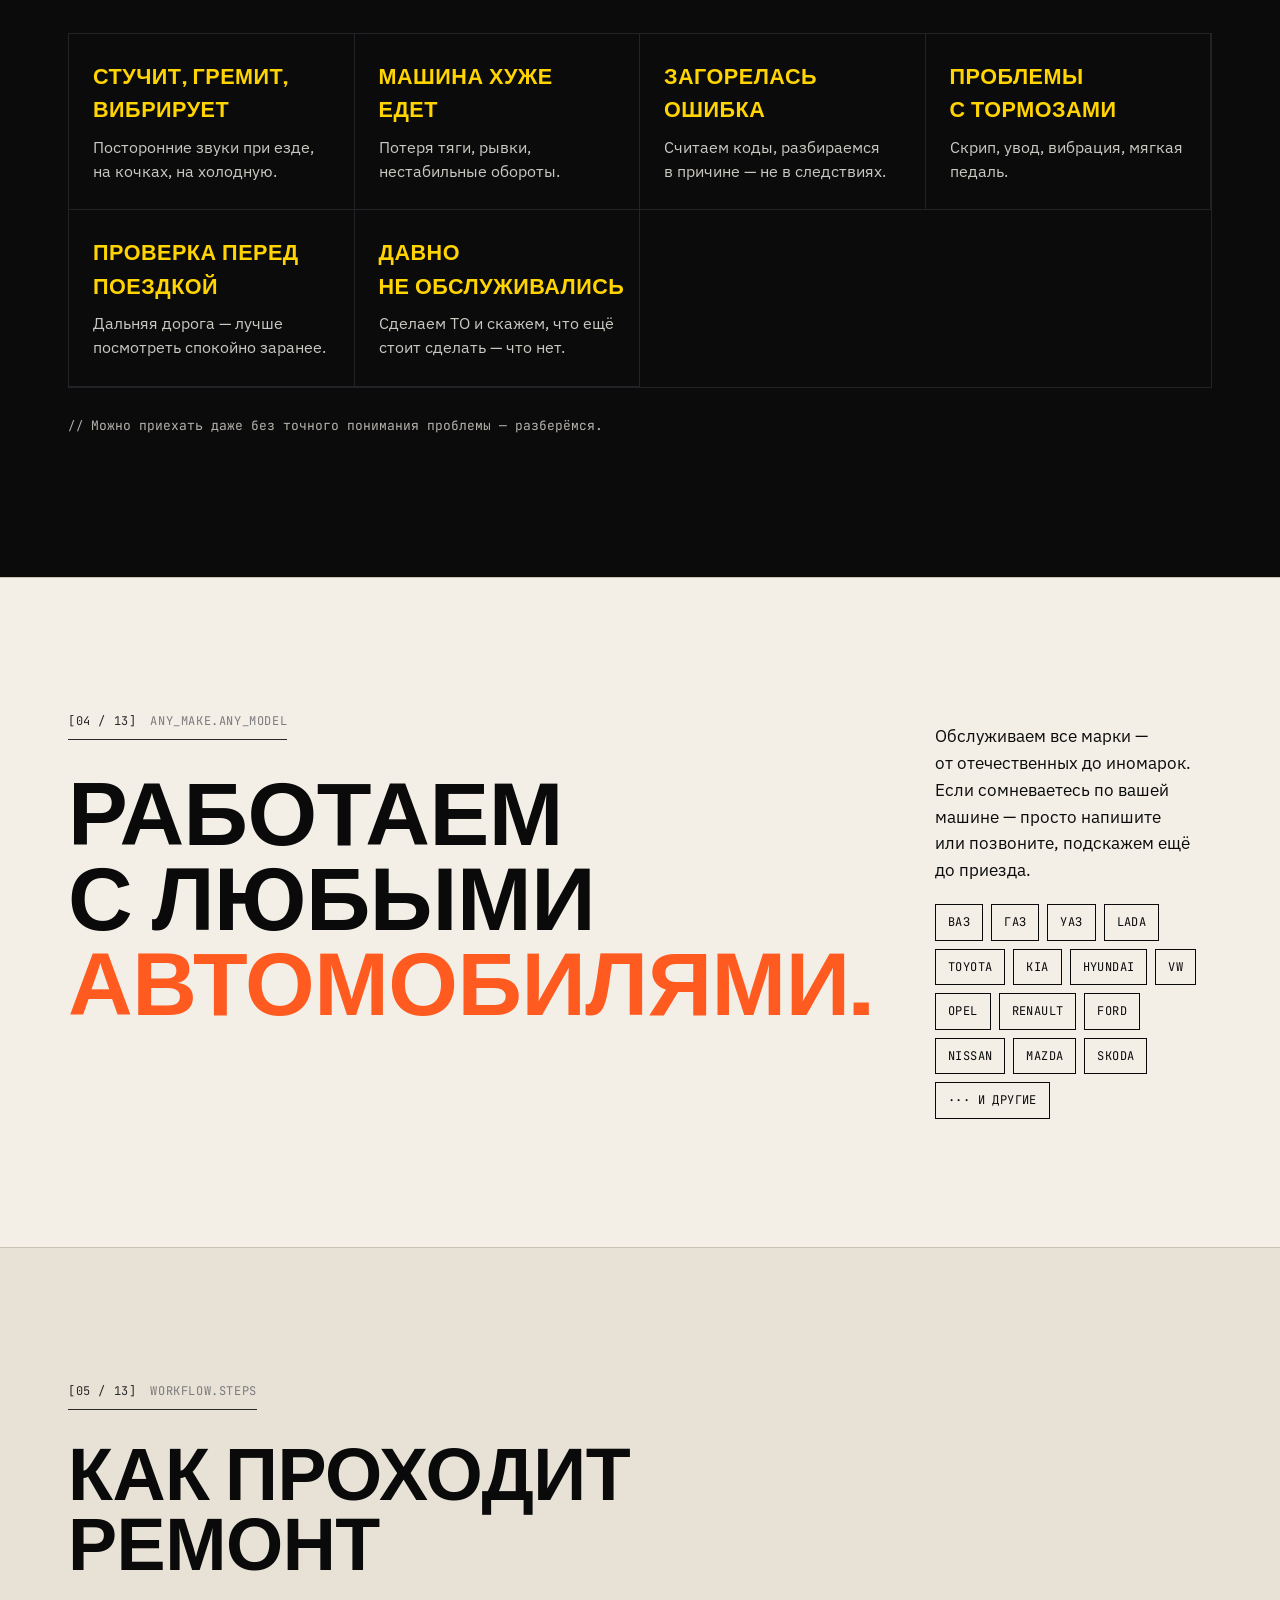
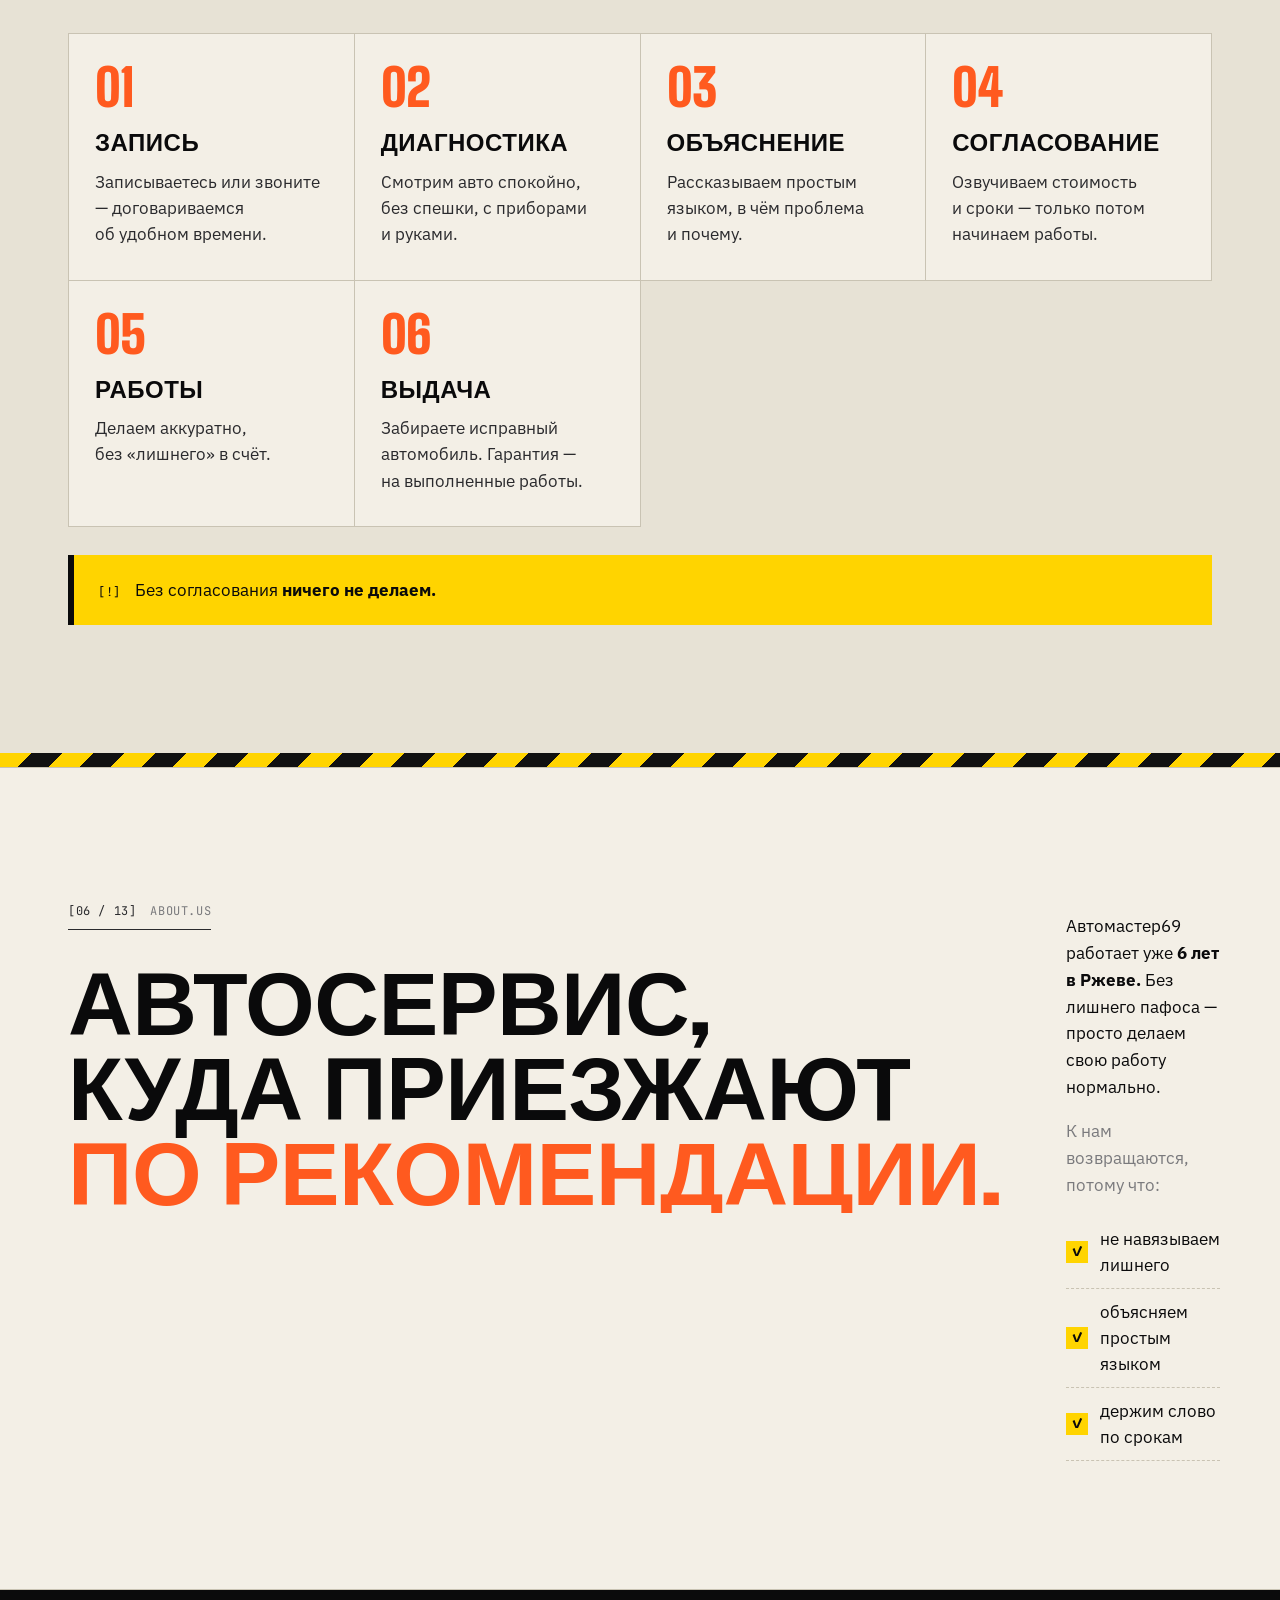
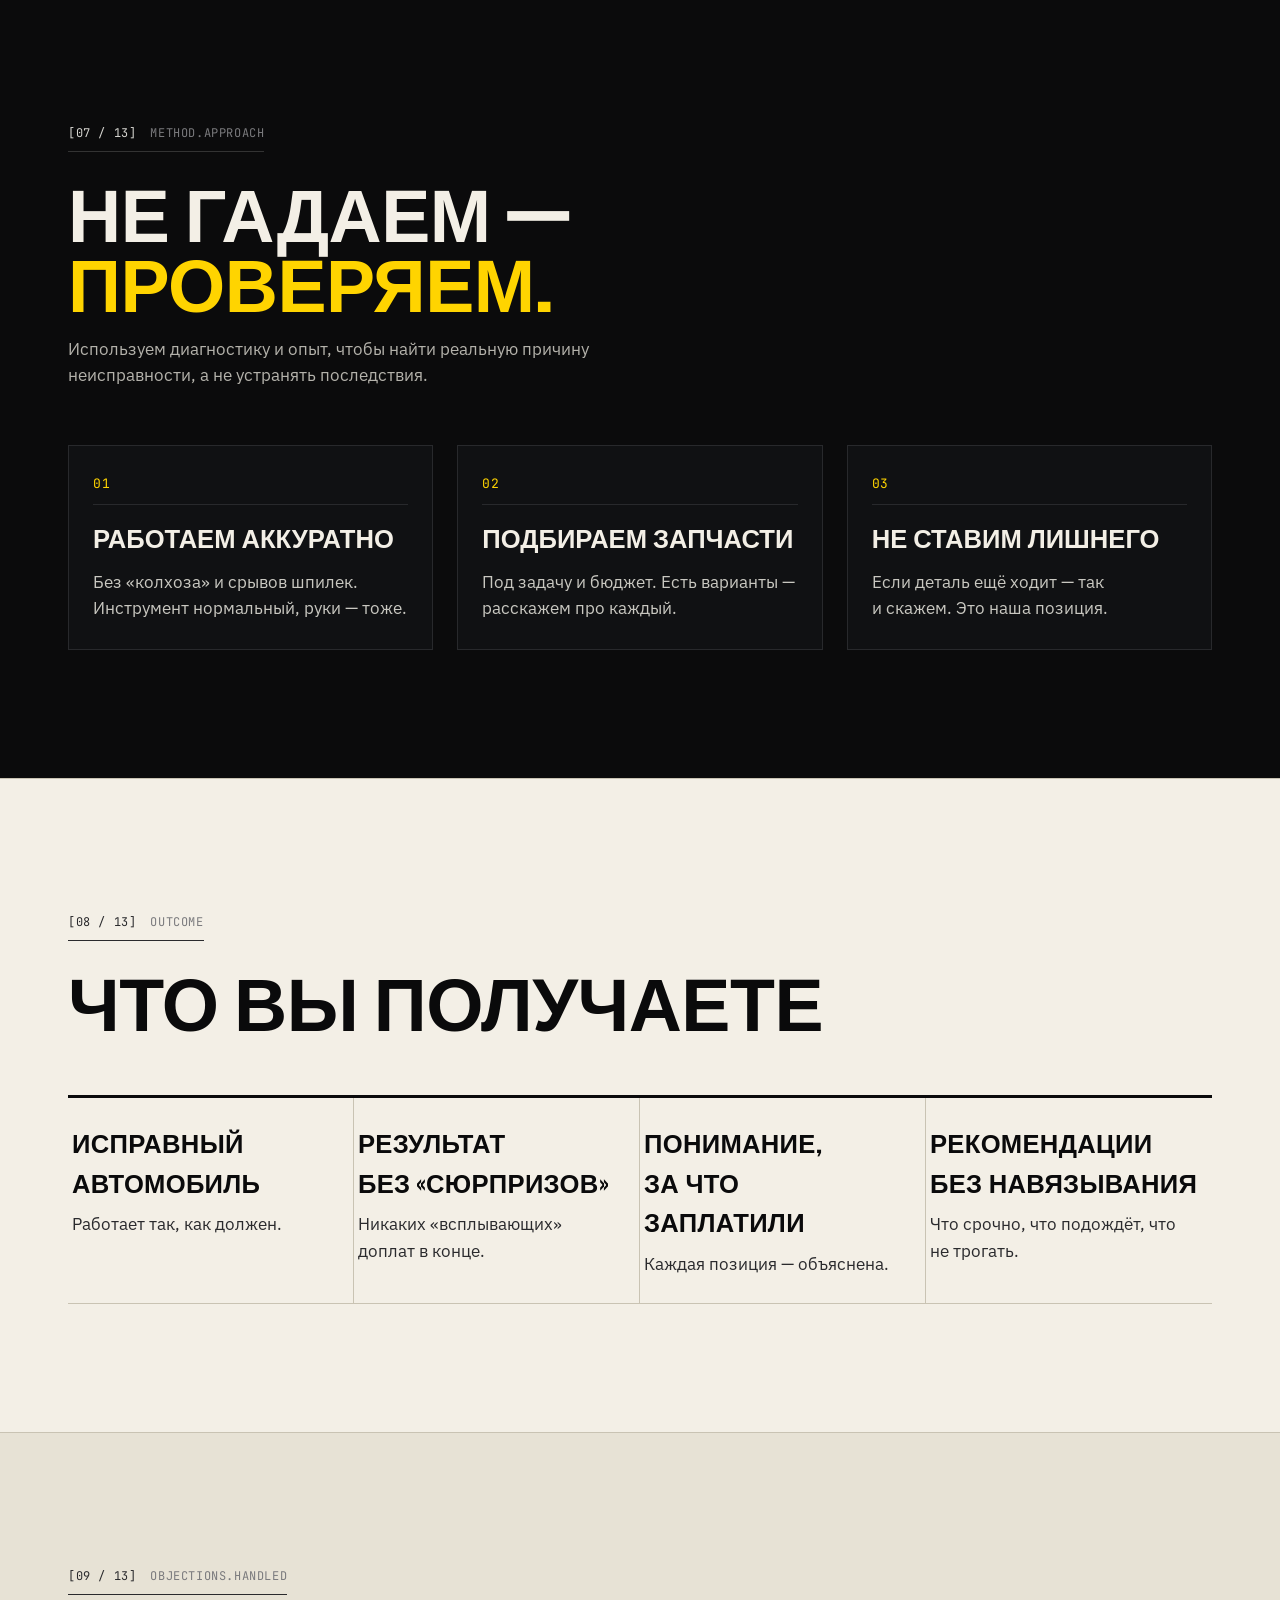
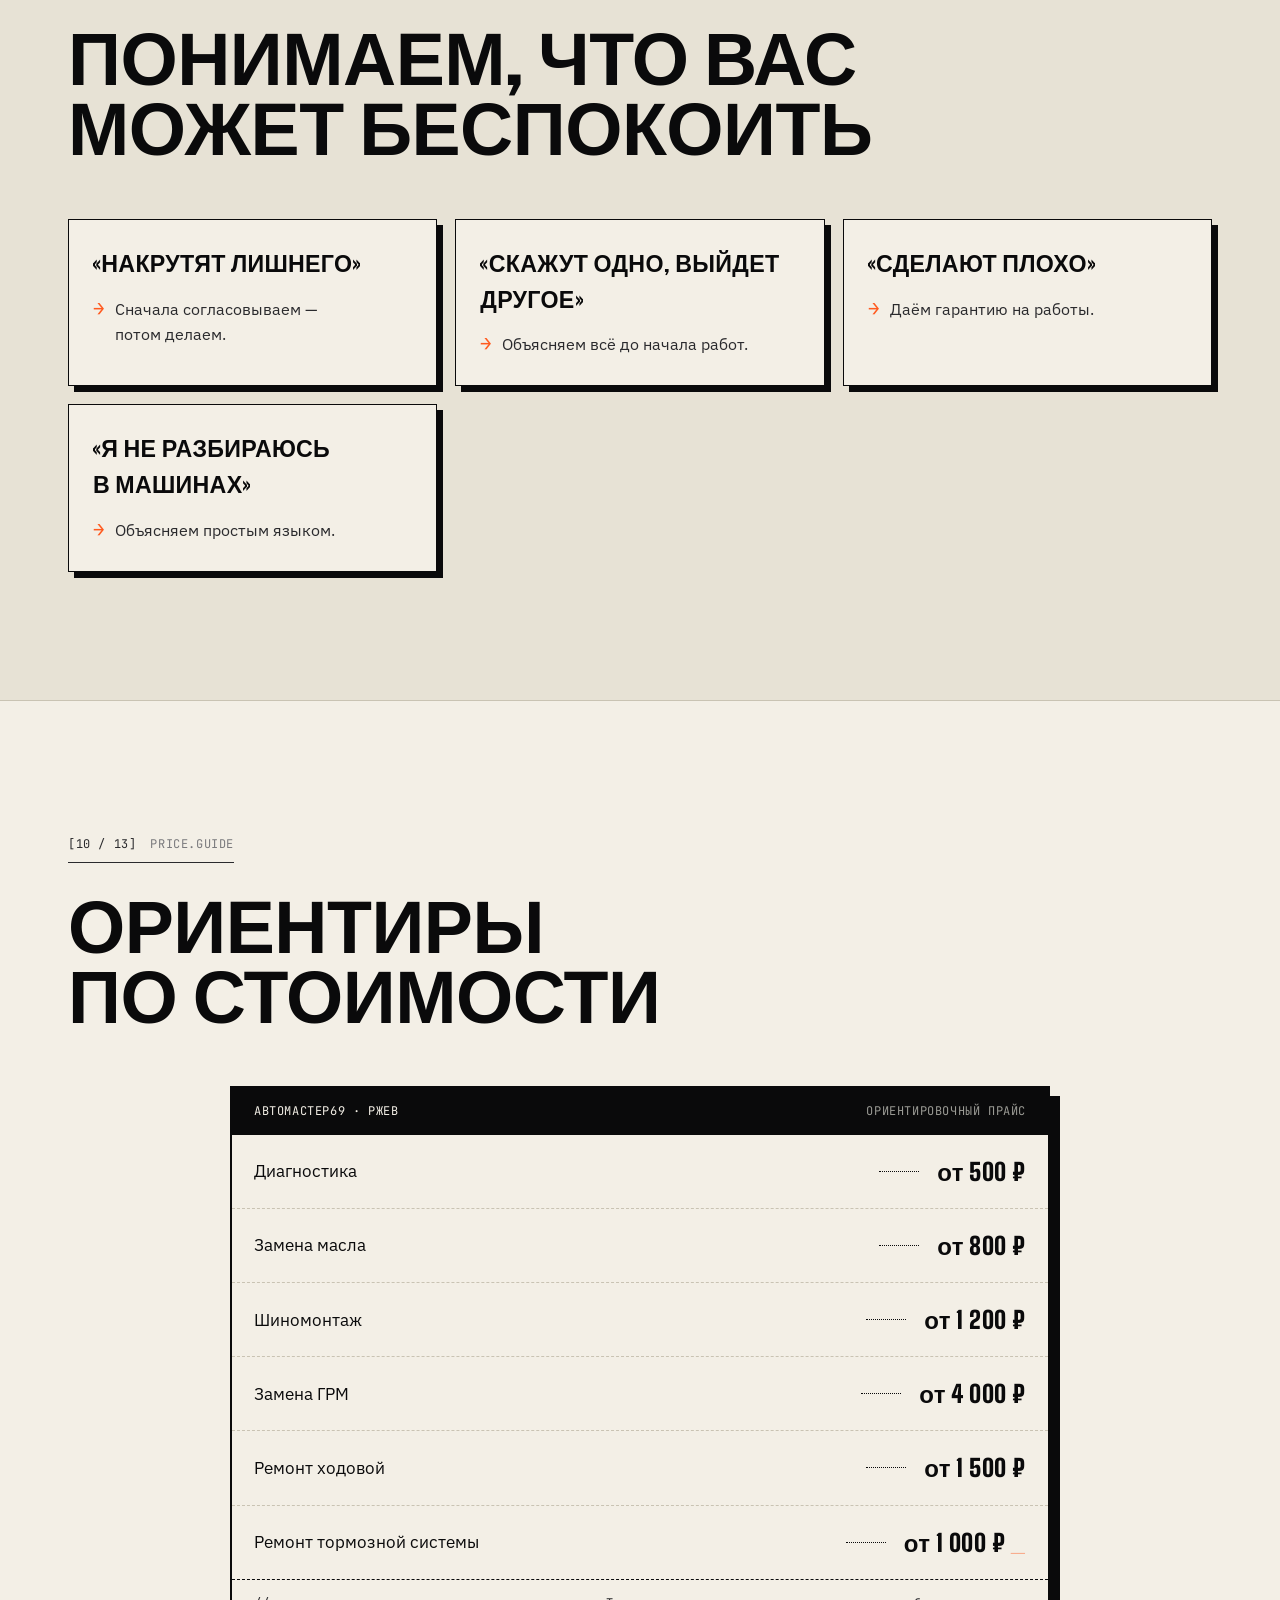
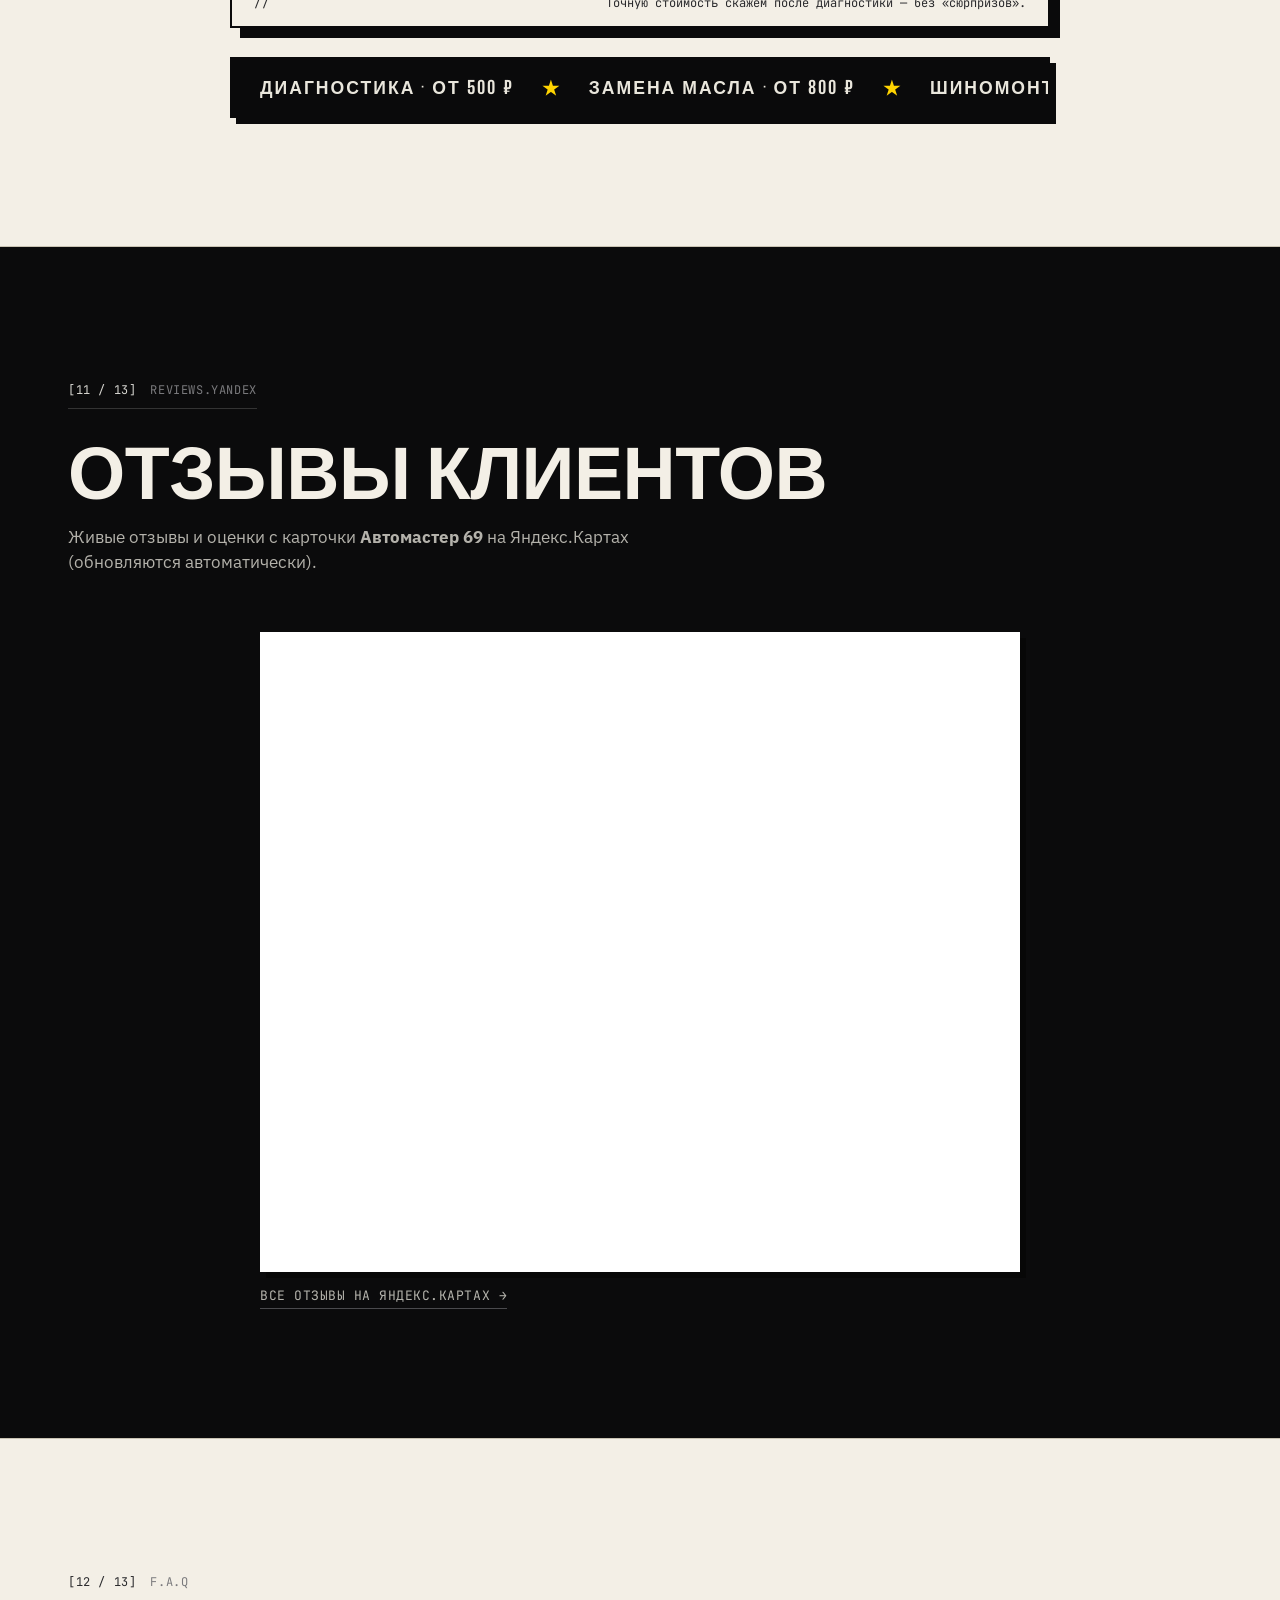
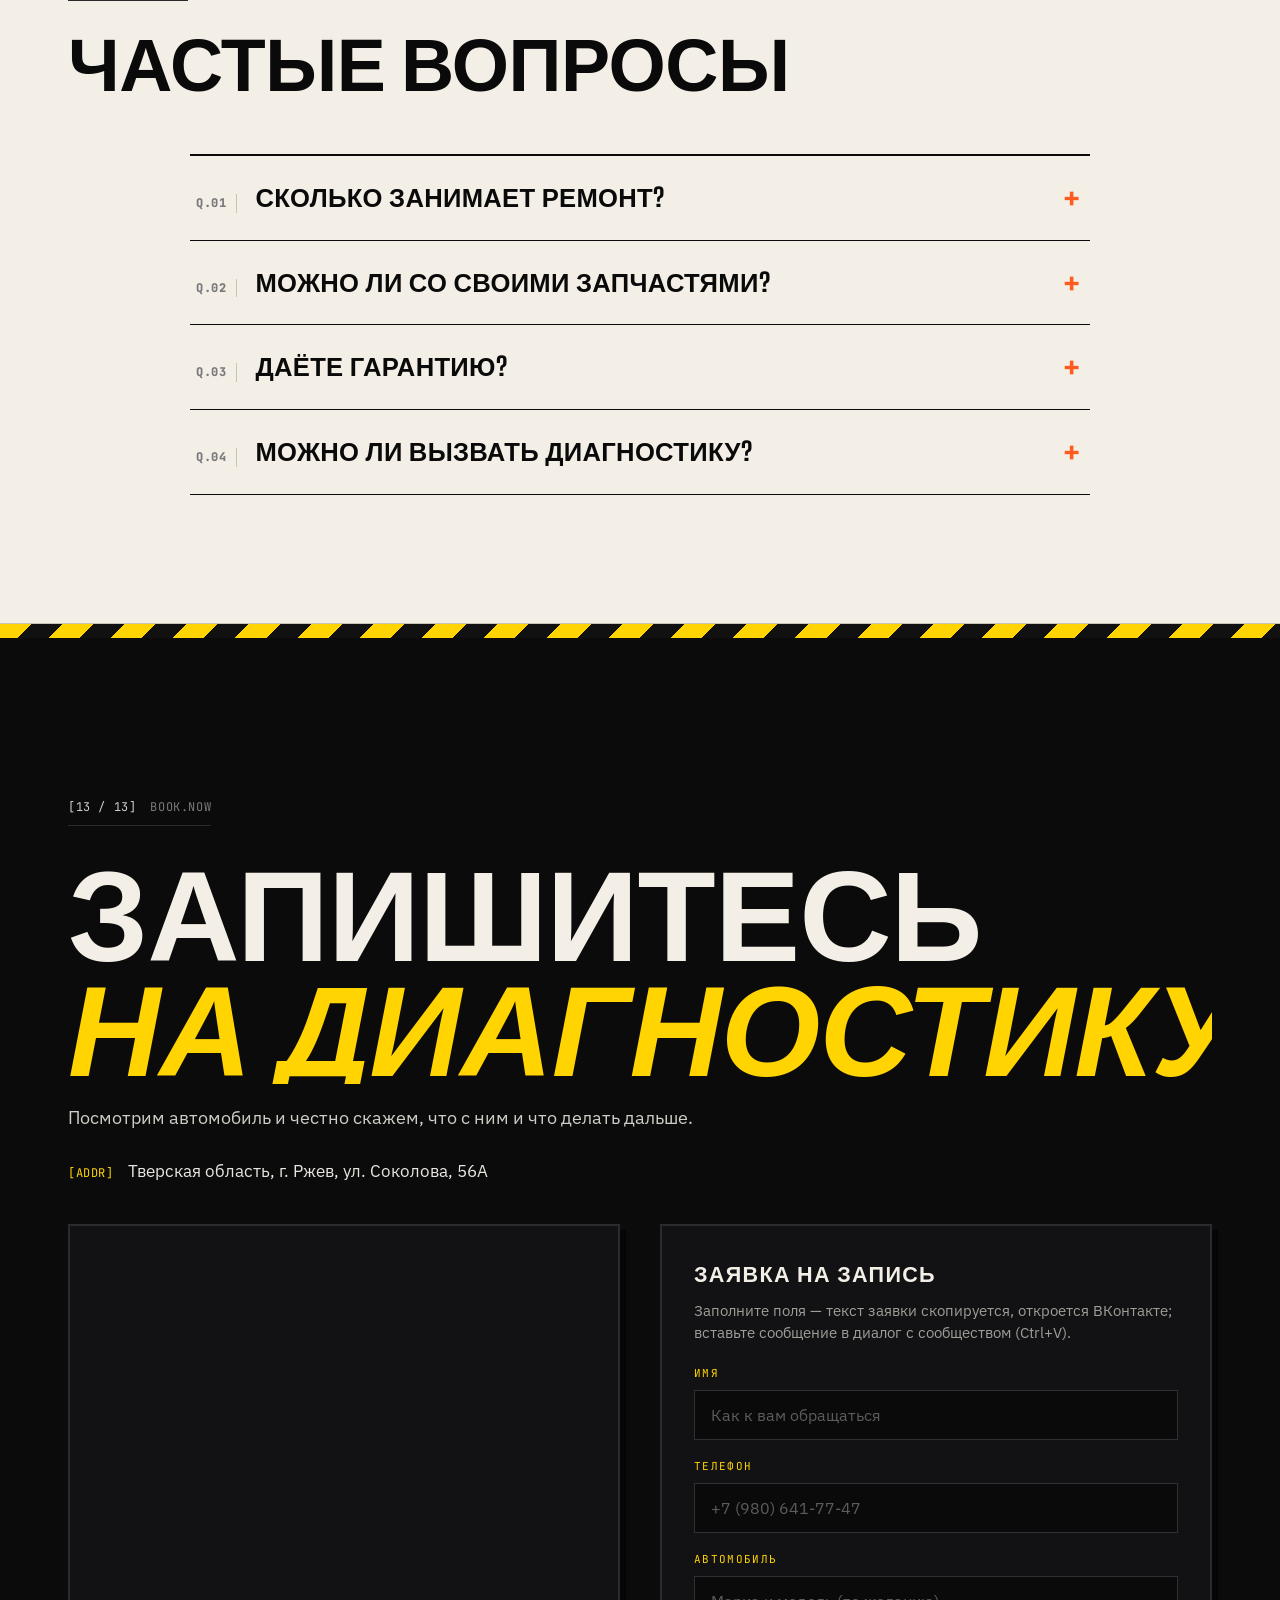
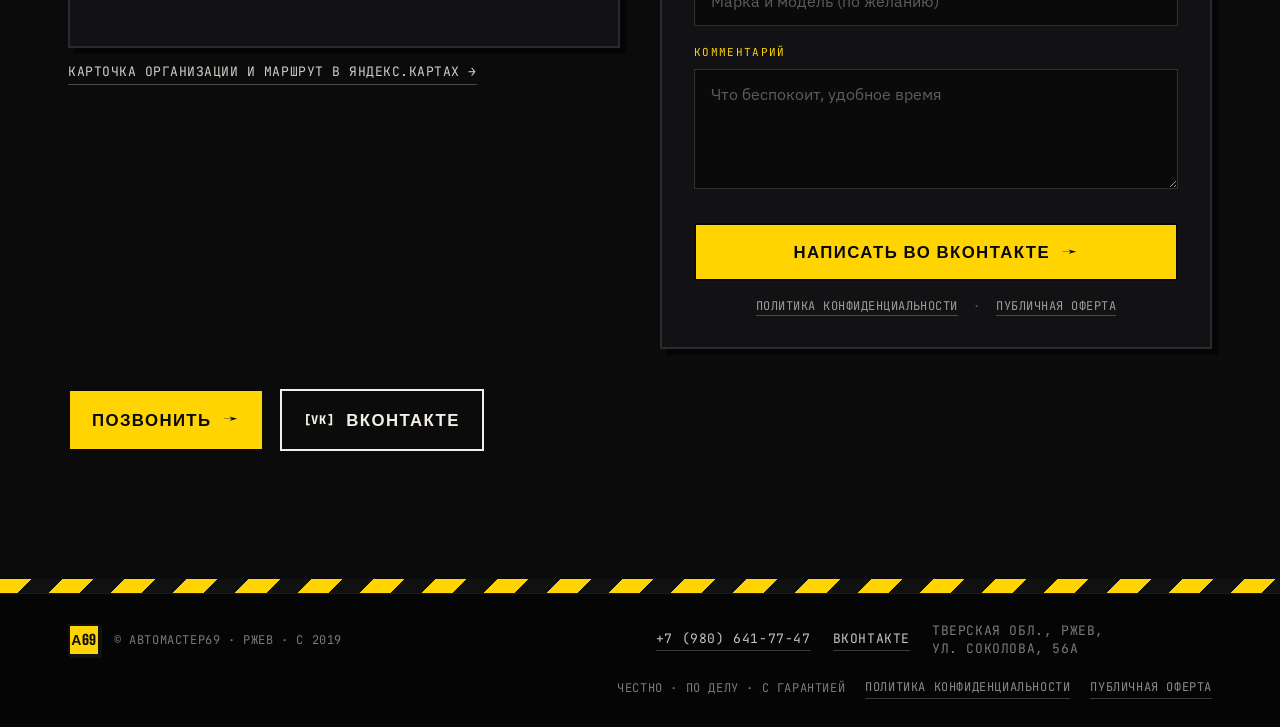
==== commit 642b6154: "добавление оферты" ====
--- a/index.html
+++ b/index.html
@@ -3,7 +3,7 @@
 <head>
   <meta charset="UTF-8">
   <meta name="viewport" content="width=device-width, initial-scale=1.0">
-  <meta name="description" content="Автомастер69 — автосервис в Ржеве. Честный ремонт, диагностика, гарантия на работы. 6 лет опыта.">
+  <meta name="description" content="Автомастер69 — автосервис в Ржеве, ул. Соколова, 56А. Тел. +7 (980) 641-77-47, ВКонтакте vk.ru/avtoserviss69. Честный ремонт, диагностика, гарантия. 6 лет опыта.">
   <title>Автомастер69 · Ржев — Честный ремонт авто</title>
 
   <link rel="preconnect" href="https://fonts.googleapis.com">
@@ -96,9 +96,10 @@
         <a href="#process">Процесс</a>
         <a href="#prices">Цены</a>
         <a href="#faq">FAQ</a>
+        <a href="#contact">Контакты</a>
       </nav>
-      <a class="topphone" href="tel:+79000000000">
-        <span class="mono">[TEL]</span> +7 (900) 000-00-00
+      <a class="topphone" href="tel:+79806417747">
+        <span class="mono">[TEL]</span> +7 (980) 641-77-47
       </a>
     </div>
     <div class="hazard" aria-hidden="true"></div>
@@ -450,29 +451,22 @@
             <span class="mono muted">REVIEWS.YANDEX</span>
           </div>
           <h2 class="section-title">Отзывы клиентов</h2>
-        </div>
-
-        <div class="reviews" data-reveal-group>
-          <article>
-            <div class="reviews__stars" aria-label="5 из 5">★★★★★</div>
-            <p>«Приехал с&nbsp;посторонним звуком, думал — подвеска. Оказалось — защита. Ничего не&nbsp;навязывали, сказали как&nbsp;есть.»</p>
-            <footer><span class="mono">— Алексей, Lada Vesta</span></footer>
-          </article>
-          <article>
-            <div class="reviews__stars" aria-label="5 из 5">★★★★★</div>
-            <p>«Делали ГРМ. Цену назвали сразу, по&nbsp;итогу ничего не&nbsp;изменилось. Машина ездит — жалоб нет.»</p>
-            <footer><span class="mono">— Сергей, Hyundai Solaris</span></footer>
-          </article>
-          <article>
-            <div class="reviews__stars" aria-label="5 из 5">★★★★★</div>
-            <p>«Нормальные ребята, объяснили всё по-человечески. В&nbsp;Ржеве таких сервисов мало.»</p>
-            <footer><span class="mono">— Мария, Kia Rio</span></footer>
-          </article>
-        </div>
-
-        <p class="note">
-          <span class="mono">//</span> Актуальные отзывы с&nbsp;Яндекс.Карт — можно вставить скриншотами вместо этого блока.
-        </p>
+          <p class="section-sub">
+            Живые отзывы и оценки с&nbsp;карточки <strong>Автомастер&nbsp;69</strong> на Яндекс.Картах (обновляются автоматически).
+          </p>
+        </div>
+
+        <div class="yandex-reviews-wrap" data-reveal>
+          <iframe
+            class="yandex-reviews-frame"
+            src="https://yandex.ru/maps-reviews-widget/51187915704?comments"
+            width="560"
+            height="640"
+            style="border:0;"
+            loading="lazy"
+            title="Отзывы об Автомастер 69 на Яндекс.Картах"></iframe>
+          <a class="yandex-reviews-caption mono" href="https://yandex.ru/maps/org/avtomaster_69/51187915704/reviews" target="_blank" rel="noopener noreferrer">Все отзывы на Яндекс.Картах →</a>
+        </div>
       </div>
     </section>
 
@@ -525,15 +519,63 @@
           Посмотрим автомобиль и&nbsp;честно скажем, что&nbsp;с&nbsp;ним и&nbsp;что&nbsp;делать дальше.
         </p>
 
+        <address class="cta__address">
+          <span class="mono">[ADDR]</span>
+          Тверская область, г.&nbsp;Ржев, ул.&nbsp;Соколова, 56А
+        </address>
+
+        <div class="cta__grid" data-reveal-group>
+          <div class="cta__map">
+            <div class="cta__map-frame">
+              <iframe
+                src="https://yandex.ru/map-widget/v1/?oid=51187915704&amp;z=16&amp;lang=ru_RU"
+                width="560"
+                height="400"
+                style="border:0;"
+                allowfullscreen
+                loading="lazy"
+                referrerpolicy="no-referrer-when-downgrade"
+                title="Автомастер 69 — точка на Яндекс.Картах"></iframe>
+            </div>
+            <a class="cta__map-link mono" href="https://yandex.ru/maps/org/51187915704/" target="_blank" rel="noopener noreferrer">Карточка организации и маршрут в Яндекс.Картах →</a>
+          </div>
+
+          <form class="booking-form" id="booking-form" action="#" method="post">
+            <h3 class="booking-form__title">Заявка на запись</h3>
+            <p class="booking-form__hint muted">Заполните поля — текст заявки скопируется, откроется ВКонтакте; вставьте сообщение в диалог с сообществом (Ctrl+V).</p>
+            <label class="booking-form__field">
+              <span class="mono booking-form__lbl">Имя</span>
+              <input type="text" name="name" autocomplete="name" placeholder="Как к вам обращаться" required>
+            </label>
+            <label class="booking-form__field">
+              <span class="mono booking-form__lbl">Телефон</span>
+              <input type="tel" name="phone" autocomplete="tel" placeholder="+7 (980) 641-77-47" required>
+            </label>
+            <label class="booking-form__field">
+              <span class="mono booking-form__lbl">Автомобиль</span>
+              <input type="text" name="car" autocomplete="off" placeholder="Марка и модель (по желанию)">
+            </label>
+            <label class="booking-form__field">
+              <span class="mono booking-form__lbl">Комментарий</span>
+              <textarea name="message" rows="4" placeholder="Что беспокоит, удобное время"></textarea>
+            </label>
+            <button type="submit" class="btn btn--primary booking-form__submit">
+              <span>Написать во ВКонтакте</span><span class="btn__arr" aria-hidden="true">→</span>
+            </button>
+            <p class="booking-form__legal mono muted">
+              <a href="privacy.html">Политика конфиденциальности</a>
+              <span class="booking-form__legal-sep" aria-hidden="true">·</span>
+              <a href="offer.html">Публичная оферта</a>
+            </p>
+          </form>
+        </div>
+
         <div class="actions actions--lg">
-          <a class="btn btn--primary" href="tel:+79000000000">
-            <span>Записаться</span><span class="btn__arr" aria-hidden="true">→</span>
+          <a class="btn btn--primary" href="tel:+79806417747">
+            <span>Позвонить</span><span class="btn__arr" aria-hidden="true">→</span>
           </a>
-          <a class="btn btn--ghost-light" href="tel:+79000000000">
-            <span class="mono">[TEL]</span> Позвонить
-          </a>
-          <a class="btn btn--ghost-light" href="https://wa.me/79000000000">
-            <span class="mono">[WA]</span> Написать
+          <a class="btn btn--ghost-light" href="https://vk.ru/avtoserviss69" target="_blank" rel="noopener noreferrer">
+            <span class="mono">[VK]</span> ВКонтакте
           </a>
         </div>
       </div>
@@ -543,12 +585,19 @@
 
   <footer class="footer">
     <div class="container footer__inner">
-      <div>
+      <div class="footer__block">
         <span class="brand__mark brand__mark--sm">А69</span>
         <span class="mono muted">© АВТОМАСТЕР69 · РЖЕВ · С&nbsp;2019</span>
       </div>
+      <div class="footer__contacts mono">
+        <a href="tel:+79806417747">+7 (980) 641-77-47</a>
+        <a href="https://vk.ru/avtoserviss69" target="_blank" rel="noopener noreferrer">ВКонтакте</a>
+        <span class="footer__addr muted">Тверская обл., Ржев, ул.&nbsp;Соколова, 56А</span>
+      </div>
       <div class="footer__meta mono muted">
         <span>ЧЕСТНО · ПО&nbsp;ДЕЛУ · С&nbsp;ГАРАНТИЕЙ</span>
+        <a href="privacy.html" class="footer__legal">Политика конфиденциальности</a>
+        <a href="offer.html" class="footer__legal">Публичная оферта</a>
       </div>
     </div>
   </footer>
--- a/styles.css
+++ b/styles.css
@@ -812,6 +812,35 @@
 .reviews p { color: #dcdbd4; font-size: 1rem; margin: 0 0 14px; }
 .reviews footer { border-top: 1px solid #28292c; padding-top: 10px; }
 
+/* Виджет отзывов Яндекс.Карт (официальный iframe) */
+.yandex-reviews-wrap {
+  position: relative;
+  max-width: min(760px, 100%);
+  margin: 8px auto 0;
+}
+.yandex-reviews-frame {
+  display: block;
+  width: 100%;
+  height: min(640px, 85vh);
+  min-height: 500px;
+  background: #fff;
+  border: 2px solid #2a2b2e;
+  box-shadow: 6px 6px 0 rgba(0, 0, 0, 0.35);
+}
+.yandex-reviews-caption {
+  display: inline-block;
+  margin-top: 14px;
+  font-size: 13px;
+  color: #b4b3ac;
+  letter-spacing: 0.04em;
+  border-bottom: 1px solid #4a4a4d;
+  padding-bottom: 2px;
+}
+.yandex-reviews-caption:hover {
+  color: var(--accent);
+  border-color: var(--accent);
+}
+
 /* ============ FAQ ============ */
 .faq {
   max-width: 900px;
@@ -887,6 +916,204 @@
 .cta__em { color: var(--accent); font-style: italic; }
 .cta__lead { max-width: 60ch; color: #cfcec6; font-size: 1.1rem; }
 
+.cta__address {
+  margin: 28px 0 0;
+  font-style: normal;
+  font-size: 1.05rem;
+  color: #e8e6df;
+  display: flex; flex-wrap: wrap; align-items: baseline; gap: 10px 14px;
+  max-width: 52ch;
+  line-height: 1.45;
+}
+.cta__address .mono { color: var(--accent); flex-shrink: 0; }
+
+.cta__grid {
+  display: grid;
+  grid-template-columns: 1fr 1fr;
+  gap: clamp(24px, 4vw, 40px);
+  margin-top: 40px;
+  align-items: start;
+}
+@media (max-width: 900px) {
+  .cta__grid { grid-template-columns: 1fr; }
+}
+
+.cta__map-frame {
+  position: relative;
+  border: 2px solid #2a2b2e;
+  background: #121214;
+  overflow: hidden;
+  box-shadow: 6px 6px 0 #050506;
+}
+.cta__map-frame iframe {
+  display: block;
+  width: 100%;
+  height: min(420px, 55vw);
+  min-height: 280px;
+}
+.cta__map-link {
+  display: inline-block;
+  margin-top: 14px;
+  font-size: 13px;
+  color: #cfcec6;
+  letter-spacing: 0.04em;
+  border-bottom: 1px solid #4a4a4d;
+  padding-bottom: 2px;
+}
+.cta__map-link:hover { color: var(--accent); border-color: var(--accent); }
+
+.booking-form {
+  background: #121214;
+  border: 2px solid #2a2b2e;
+  padding: clamp(22px, 4vw, 32px);
+  box-shadow: 6px 6px 0 #050506;
+}
+.booking-form__title {
+  font-family: var(--f-disp);
+  font-weight: 800;
+  font-size: 1.35rem;
+  text-transform: uppercase;
+  letter-spacing: 0.06em;
+  margin: 0 0 8px;
+  color: var(--surface);
+}
+.booking-form__hint {
+  margin: 0 0 22px;
+  font-size: 0.95rem;
+  line-height: 1.45;
+  color: #9e9d98;
+}
+.booking-form__field {
+  display: block;
+  margin-bottom: 18px;
+}
+.booking-form__lbl {
+  display: block;
+  font-size: 11px;
+  letter-spacing: 0.12em;
+  color: var(--accent);
+  margin-bottom: 8px;
+}
+.booking-form input,
+.booking-form textarea {
+  width: 100%;
+  font-family: var(--f-body);
+  font-size: 1rem;
+  padding: 14px 16px;
+  color: var(--surface);
+  background: #0a0a0b;
+  border: 1px solid #2f3034;
+  border-radius: 0;
+  transition: border-color .2s ease, box-shadow .2s ease;
+}
+.booking-form input::placeholder,
+.booking-form textarea::placeholder { color: #5c5c5f; }
+.booking-form input:focus,
+.booking-form textarea:focus {
+  outline: none;
+  border-color: var(--accent);
+  box-shadow: 0 0 0 1px var(--accent);
+}
+.booking-form textarea { resize: vertical; min-height: 120px; }
+.booking-form__submit { width: 100%; justify-content: center; margin-top: 8px; }
+.booking-form__legal {
+  margin: 16px 0 0;
+  text-align: center;
+  font-size: 12px;
+  letter-spacing: 0.04em;
+}
+.booking-form__legal a {
+  color: #9e9d98;
+  border-bottom: 1px solid #4a4a4d;
+  padding-bottom: 1px;
+  transition: color .2s ease, border-color .2s ease;
+}
+.booking-form__legal a:hover { color: var(--accent); border-color: var(--accent); }
+.booking-form__legal-sep {
+  display: inline-block;
+  margin: 0 8px;
+  color: #5c5c5f;
+  user-select: none;
+}
+
+/* ============ LEGAL (privacy) ============ */
+.legal-body { background: var(--surface); }
+.legal-top {
+  background: var(--bg);
+  color: var(--surface);
+  border-bottom: 1px solid #1a1b1e;
+  padding: 18px 0;
+}
+.legal-top__inner {
+  display: flex;
+  flex-wrap: wrap;
+  align-items: center;
+  justify-content: space-between;
+  gap: 12px 20px;
+}
+.legal-back {
+  font-size: 13px;
+  color: var(--accent);
+  letter-spacing: 0.06em;
+  border-bottom: 1px solid rgba(255, 212, 0, 0.35);
+  padding-bottom: 2px;
+}
+.legal-back:hover { color: #ffe566; border-color: #ffe566; }
+.legal-top__brand { font-size: 12px; letter-spacing: 0.14em; }
+.legal-top__cross {
+  font-size: 12px;
+  letter-spacing: 0.06em;
+  color: #cfcec6;
+  border-bottom: 1px solid #3a3a3d;
+  padding-bottom: 2px;
+  transition: color .2s ease, border-color .2s ease;
+}
+.legal-top__cross:hover { color: var(--accent); border-color: var(--accent); }
+.legal-doc {
+  padding: clamp(40px, 8vw, 72px) var(--pad) clamp(56px, 10vw, 96px);
+  max-width: calc(72ch + var(--pad) * 2);
+}
+.legal-doc__meta { font-size: 12px; margin: 0 0 12px; }
+.legal-doc__title {
+  font-family: var(--f-disp);
+  font-weight: 900;
+  font-size: clamp(1.75rem, 5vw, 2.35rem);
+  text-transform: uppercase;
+  letter-spacing: -0.02em;
+  line-height: 1.1;
+  margin: 0 0 28px;
+  color: var(--ink);
+}
+.legal-doc h2 {
+  font-family: var(--f-disp);
+  font-weight: 800;
+  font-size: 1.05rem;
+  text-transform: uppercase;
+  letter-spacing: 0.08em;
+  margin: 32px 0 12px;
+  color: var(--ink);
+}
+.legal-doc p {
+  margin: 0 0 14px;
+  color: var(--ink-soft);
+  font-size: 1rem;
+  line-height: 1.6;
+}
+.legal-doc ul {
+  margin: 0 0 16px;
+  padding-left: 1.25em;
+  color: var(--ink-soft);
+  line-height: 1.55;
+}
+.legal-doc li { margin-bottom: 6px; }
+.legal-doc__fine { font-size: 0.95rem; line-height: 1.55; }
+.legal-doc a {
+  color: var(--ink);
+  border-bottom: 1px solid var(--rule-light);
+  transition: color .2s ease, border-color .2s ease;
+}
+.legal-doc a:hover { color: var(--accent-2); border-color: var(--accent-2); }
+
 /* ============ FOOTER ============ */
 .footer {
   background: #050506;
@@ -898,7 +1125,39 @@
   display: flex; justify-content: space-between; align-items: center;
   gap: 20px; flex-wrap: wrap;
 }
-.footer__inner > div { display: inline-flex; align-items: center; gap: 14px; }
+.footer__block { display: inline-flex; align-items: center; gap: 14px; }
+.footer__contacts {
+  display: flex; flex-wrap: wrap; align-items: center;
+  gap: 12px 22px;
+  font-size: 13px;
+}
+.footer__contacts a {
+  color: #c4c4c6;
+  border-bottom: 1px solid #3a3a3d;
+  padding-bottom: 1px;
+  transition: color .2s ease, border-color .2s ease;
+}
+.footer__contacts a:hover { color: var(--accent); border-color: var(--accent); }
+.footer__addr { line-height: 1.4; max-width: 280px; }
+.footer__meta {
+  margin-left: auto;
+  display: flex;
+  flex-wrap: wrap;
+  align-items: center;
+  gap: 12px 20px;
+}
+.footer__legal {
+  color: #8a8a8d;
+  border-bottom: 1px solid #3a3a3d;
+  padding-bottom: 1px;
+  font-size: 12px;
+  letter-spacing: 0.05em;
+  transition: color .2s ease, border-color .2s ease;
+}
+.footer__legal:hover { color: var(--accent); border-color: var(--accent); }
+@media (max-width: 640px) {
+  .footer__meta { margin-left: 0; flex: 1 1 100%; }
+}
 
 /* ============ MICRO-INTERACTIONS ============ */
 @media (prefers-reduced-motion: no-preference) {
